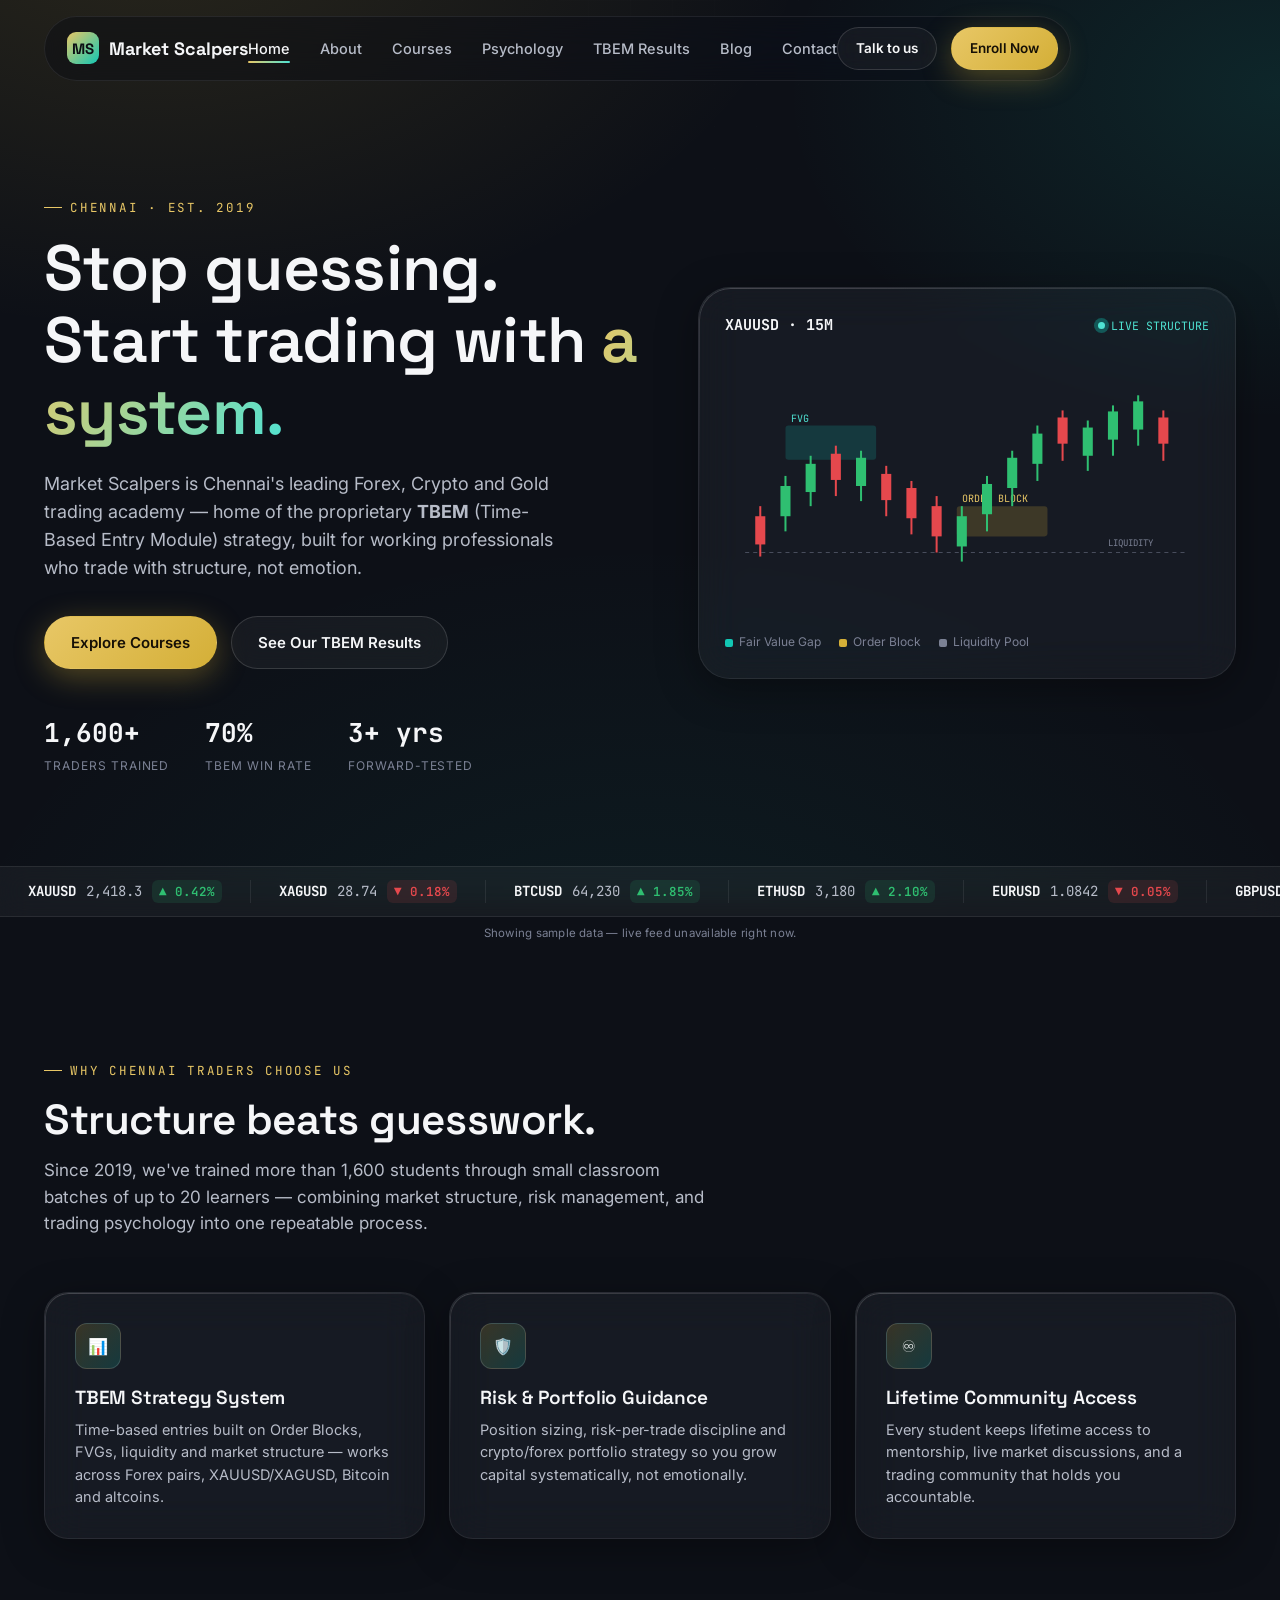
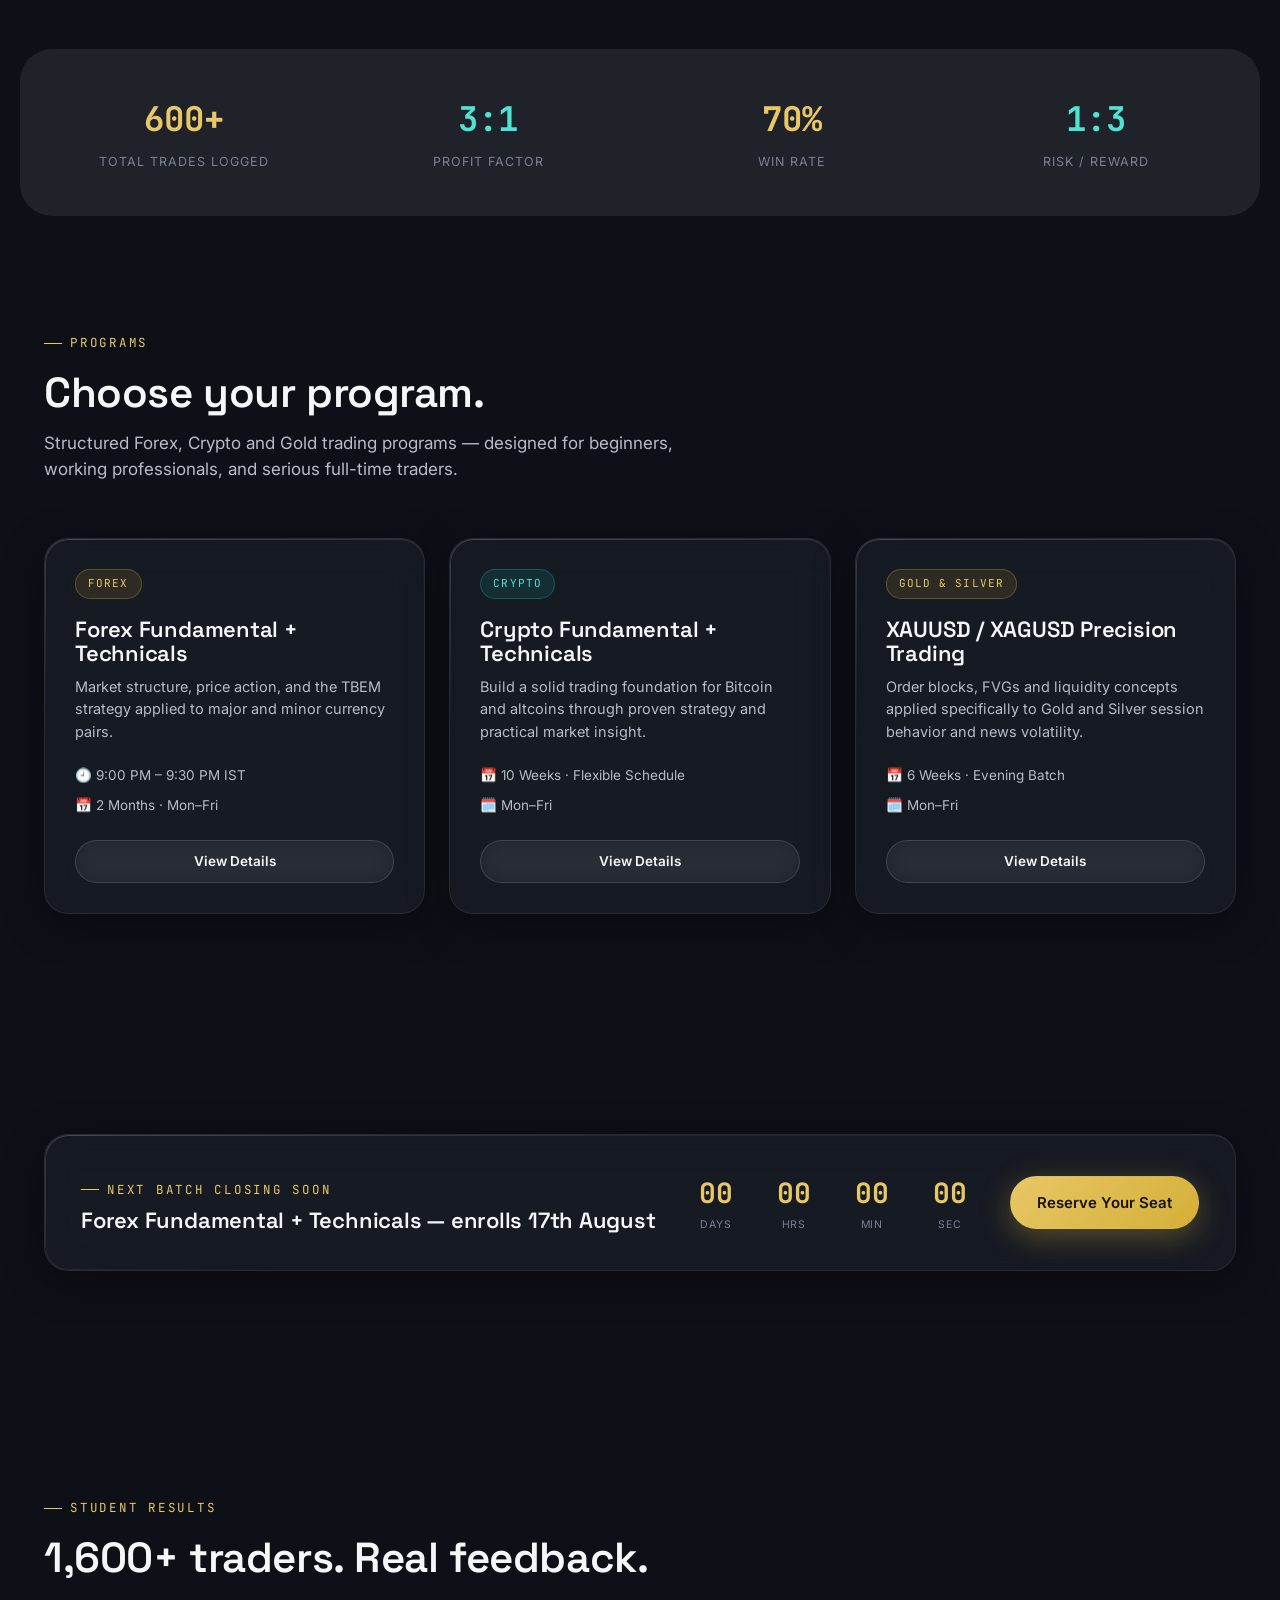
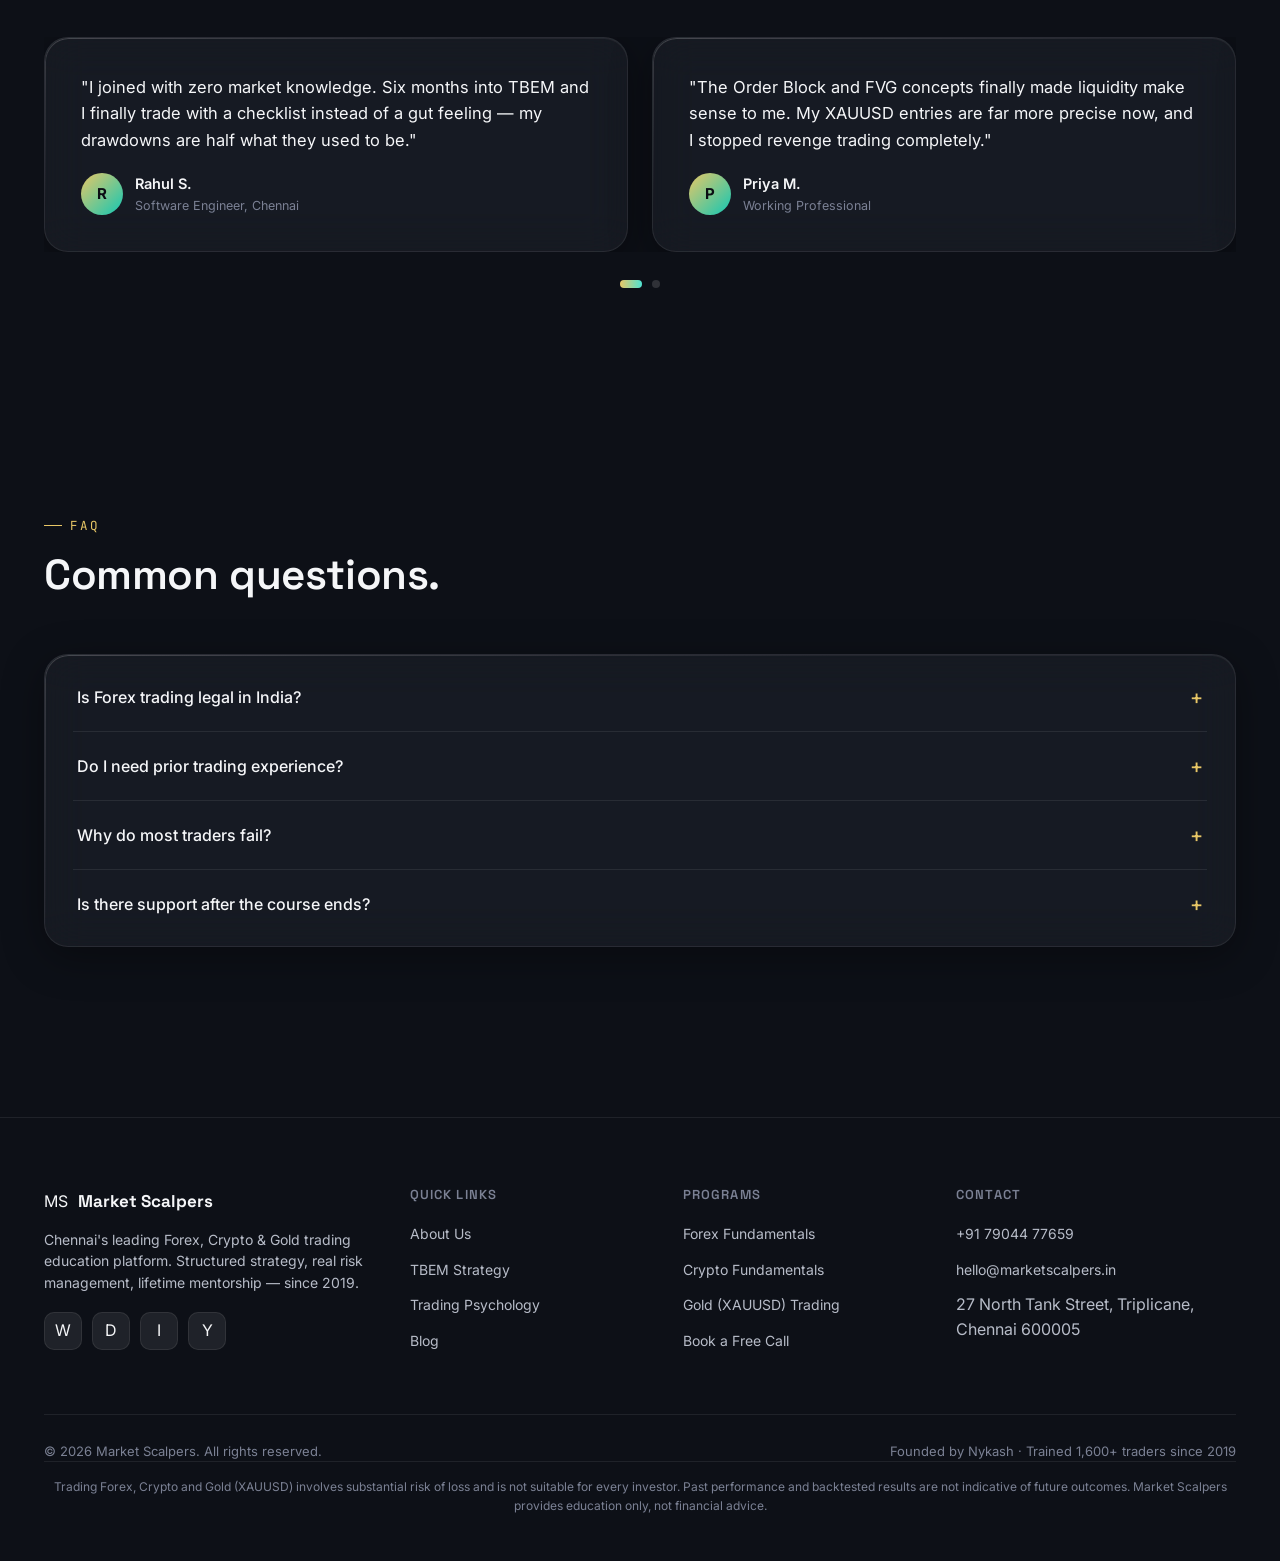
==== index.html @ cc059a49 "MS-WebApp-V1" ====
<!DOCTYPE html>
<html lang="en">
<head>
<meta charset="UTF-8">
<meta name="viewport" content="width=device-width, initial-scale=1.0">
<title>Market Scalpers — Learn Forex, Crypto &amp; Gold Trading | Chennai's #1 Trading Institute</title>
<meta name="description" content="Chennai's leading Forex, Crypto and Gold (XAUUSD) trading academy. Learn the proprietary TBEM strategy — 70% win rate across 600+ backtested trades. Structured courses for working professionals.">
<link rel="preconnect" href="https://fonts.googleapis.com">
<link rel="stylesheet" href="css/style.css">
</head>
<body data-page="home">

<div id="nav-mount"></div>

<!-- ============ HERO ============ -->
<header class="hero">
  <div class="container hero-grid">
    <div class="reveal in">
      <div class="eyebrow">Chennai · Est. 2019</div>
      <h1>Stop guessing.<br>Start trading with <span class="accent">a system.</span></h1>
      <p class="lead">Market Scalpers is Chennai's leading Forex, Crypto and Gold trading academy — home of the proprietary <strong>TBEM</strong> (Time-Based Entry Module) strategy, built for working professionals who trade with structure, not emotion.</p>
      <div class="hero-cta">
        <a href="courses.html" class="btn btn-primary">Explore Courses</a>
        <a href="results.html" class="btn btn-ghost">See Our TBEM Results</a>
      </div>
      <div class="hero-stats">
        <div><div class="stat-num">1,600+</div><div class="stat-label">Traders Trained</div></div>
        <div><div class="stat-num">70%</div><div class="stat-label">TBEM Win Rate</div></div>
        <div><div class="stat-num">3+ yrs</div><div class="stat-label">Forward-Tested</div></div>
      </div>
    </div>

    <!-- Signature element: annotated Order Block / FVG / Liquidity chart card -->
    <div class="chart-card glass reveal in" style="transition-delay:.1s">
      <div class="chart-head">
        <span class="pair">XAUUSD · 15M</span>
        <span class="live-dot">LIVE STRUCTURE</span>
      </div>
      <svg viewBox="0 0 480 260" xmlns="http://www.w3.org/2000/svg">
        <!-- FVG zone -->
        <rect x="60" y="70" width="90" height="34" fill="var(--teal-500)" opacity="0.18" rx="3"/>
        <text x="65" y="66" fill="var(--teal-400)" font-size="10" font-family="JetBrains Mono, monospace">FVG</text>
        <!-- Order block zone -->
        <rect x="230" y="150" width="90" height="30" fill="var(--gold-500)" opacity="0.20" rx="3"/>
        <text x="235" y="146" fill="var(--gold-400)" font-size="10" font-family="JetBrains Mono, monospace">ORDER BLOCK</text>
        <!-- liquidity line -->
        <line x1="20" y1="196" x2="460" y2="196" stroke="var(--ink-2)" stroke-width="1" stroke-dasharray="4 4" opacity="0.5"/>
        <text x="380" y="190" fill="var(--ink-2)" font-size="9" font-family="JetBrains Mono, monospace">LIQUIDITY</text>
        <!-- candles -->
        <g stroke-width="2">
          <g><line x1="35" y1="150" x2="35" y2="200" stroke="#E5484D"/><rect x="30" y="160" width="10" height="28" fill="#E5484D"/></g>
          <g><line x1="60" y1="120" x2="60" y2="175" stroke="#2FBF71"/><rect x="55" y="130" width="10" height="30" fill="#2FBF71"/></g>
          <g><line x1="85" y1="100" x2="85" y2="150" stroke="#2FBF71"/><rect x="80" y="108" width="10" height="28" fill="#2FBF71"/></g>
          <g><line x1="110" y1="90" x2="110" y2="140" stroke="#E5484D"/><rect x="105" y="98" width="10" height="26" fill="#E5484D"/></g>
          <g><line x1="135" y1="95" x2="135" y2="145" stroke="#2FBF71"/><rect x="130" y="102" width="10" height="28" fill="#2FBF71"/></g>
          <g><line x1="160" y1="110" x2="160" y2="160" stroke="#E5484D"/><rect x="155" y="118" width="10" height="26" fill="#E5484D"/></g>
          <g><line x1="185" y1="125" x2="185" y2="178" stroke="#E5484D"/><rect x="180" y="132" width="10" height="30" fill="#E5484D"/></g>
          <g><line x1="210" y1="140" x2="210" y2="196" stroke="#E5484D"/><rect x="205" y="150" width="10" height="30" fill="#E5484D"/></g>
          <g><line x1="235" y1="150" x2="235" y2="205" stroke="#2FBF71"/><rect x="230" y="160" width="10" height="30" fill="#2FBF71"/></g>
          <g><line x1="260" y1="120" x2="260" y2="175" stroke="#2FBF71"/><rect x="255" y="128" width="10" height="30" fill="#2FBF71"/></g>
          <g><line x1="285" y1="95" x2="285" y2="150" stroke="#2FBF71"/><rect x="280" y="102" width="10" height="30" fill="#2FBF71"/></g>
          <g><line x1="310" y1="70" x2="310" y2="125" stroke="#2FBF71"/><rect x="305" y="78" width="10" height="30" fill="#2FBF71"/></g>
          <g><line x1="335" y1="55" x2="335" y2="105" stroke="#E5484D"/><rect x="330" y="62" width="10" height="26" fill="#E5484D"/></g>
          <g><line x1="360" y1="65" x2="360" y2="115" stroke="#2FBF71"/><rect x="355" y="72" width="10" height="28" fill="#2FBF71"/></g>
          <g><line x1="385" y1="50" x2="385" y2="100" stroke="#2FBF71"/><rect x="380" y="56" width="10" height="28" fill="#2FBF71"/></g>
          <g><line x1="410" y1="40" x2="410" y2="90" stroke="#2FBF71"/><rect x="405" y="46" width="10" height="28" fill="#2FBF71"/></g>
          <g><line x1="435" y1="55" x2="435" y2="105" stroke="#E5484D"/><rect x="430" y="62" width="10" height="26" fill="#E5484D"/></g>
        </g>
      </svg>
      <div class="chart-legend">
        <span><i class="dot" style="background:var(--teal-500);"></i> Fair Value Gap</span>
        <span><i class="dot" style="background:var(--gold-500);"></i> Order Block</span>
        <span><i class="dot" style="background:var(--ink-2);"></i> Liquidity Pool</span>
      </div>
    </div>
  </div>
</header>

<!-- ============ TICKER ============ -->
<div class="ticker-bar">
  <div class="ticker-track" id="tickerTrack">
    <div class="ticker-item"><span class="sym">Loading market data…</span></div>
  </div>
</div>
<p class="ticker-note" id="tickerNote">Prices refresh every 60 seconds · for educational reference only, not execution-grade data.</p>

<!-- ============ WHY US ============ -->
<section>
  <div class="container">
    <div class="section-head reveal">
      <div class="eyebrow">Why Chennai Traders Choose Us</div>
      <h2>Structure beats guesswork.</h2>
      <p>Since 2019, we've trained more than 1,600 students through small classroom batches of up to 20 learners — combining market structure, risk management, and trading psychology into one repeatable process.</p>
    </div>
    <div class="grid grid-3">
      <div class="feature-card glass reveal">
        <div class="icon">📊</div>
        <h3>TBEM Strategy System</h3>
        <p>Time-based entries built on Order Blocks, FVGs, liquidity and market structure — works across Forex pairs, XAUUSD/XAGUSD, Bitcoin and altcoins.</p>
      </div>
      <div class="feature-card glass reveal" style="transition-delay:.08s">
        <div class="icon">🛡️</div>
        <h3>Risk &amp; Portfolio Guidance</h3>
        <p>Position sizing, risk-per-trade discipline and crypto/forex portfolio strategy so you grow capital systematically, not emotionally.</p>
      </div>
      <div class="feature-card glass reveal" style="transition-delay:.16s">
        <div class="icon">♾️</div>
        <h3>Lifetime Community Access</h3>
        <p>Every student keeps lifetime access to mentorship, live market discussions, and a trading community that holds you accountable.</p>
      </div>
    </div>
  </div>
</section>

<!-- ============ STATS ============ -->
<section class="stats-strip glass-strong" style="margin:0 24px; border-radius:32px; max-width:1240px; margin-inline:auto;">
  <div class="container">
    <div class="grid grid-4">
      <div class="reveal"><div class="stat-num gold">600+</div><div class="stat-label">Total Trades Logged</div></div>
      <div class="reveal" style="transition-delay:.05s"><div class="stat-num teal">3:1</div><div class="stat-label">Profit Factor</div></div>
      <div class="reveal" style="transition-delay:.1s"><div class="stat-num gold">70%</div><div class="stat-label">Win Rate</div></div>
      <div class="reveal" style="transition-delay:.15s"><div class="stat-num teal">1:3</div><div class="stat-label">Risk / Reward</div></div>
    </div>
  </div>
</section>

<!-- ============ COURSES PREVIEW ============ -->
<section>
  <div class="container">
    <div class="section-head reveal">
      <div class="eyebrow">Programs</div>
      <h2>Choose your program.</h2>
      <p>Structured Forex, Crypto and Gold trading programs — designed for beginners, working professionals, and serious full-time traders.</p>
    </div>
    <div class="grid grid-3">
      <div class="course-card glass reveal">
        <span class="tag gold-tag">Forex</span>
        <h3>Forex Fundamental + Technicals</h3>
        <p class="desc">Market structure, price action, and the TBEM strategy applied to major and minor currency pairs.</p>
        <div class="course-meta">
          <div class="row">🕘 9:00 PM – 9:30 PM IST</div>
          <div class="row">📅 2 Months · Mon–Fri</div>
        </div>
        <a href="courses.html" class="btn btn-ghost btn-sm">View Details</a>
      </div>
      <div class="course-card glass reveal" style="transition-delay:.08s">
        <span class="tag teal-tag">Crypto</span>
        <h3>Crypto Fundamental + Technicals</h3>
        <p class="desc">Build a solid trading foundation for Bitcoin and altcoins through proven strategy and practical market insight.</p>
        <div class="course-meta">
          <div class="row">📅 10 Weeks · Flexible Schedule</div>
          <div class="row">🗓️ Mon–Fri</div>
        </div>
        <a href="courses.html" class="btn btn-ghost btn-sm">View Details</a>
      </div>
      <div class="course-card glass reveal" style="transition-delay:.16s">
        <span class="tag gold-tag">Gold &amp; Silver</span>
        <h3>XAUUSD / XAGUSD Precision Trading</h3>
        <p class="desc">Order blocks, FVGs and liquidity concepts applied specifically to Gold and Silver session behavior and news volatility.</p>
        <div class="course-meta">
          <div class="row">📅 6 Weeks · Evening Batch</div>
          <div class="row">🗓️ Mon–Fri</div>
        </div>
        <a href="courses.html" class="btn btn-ghost btn-sm">View Details</a>
      </div>
    </div>
  </div>
</section>

<!-- ============ ENROLLMENT COUNTDOWN ============ -->
<section>
  <div class="container">
    <div class="countdown-card glass reveal">
      <div>
        <div class="eyebrow" style="margin-bottom:8px;">Next Batch Closing Soon</div>
        <h3 style="font-size:22px;">Forex Fundamental + Technicals — enrolls 17th August</h3>
      </div>
      <div class="countdown-units" id="countdown" data-target="2026-08-17T21:00:00">
        <div class="unit"><div class="n" data-u="d">00</div><div class="l">Days</div></div>
        <div class="unit"><div class="n" data-u="h">00</div><div class="l">Hrs</div></div>
        <div class="unit"><div class="n" data-u="m">00</div><div class="l">Min</div></div>
        <div class="unit"><div class="n" data-u="s">00</div><div class="l">Sec</div></div>
      </div>
      <a href="contact.html" class="btn btn-primary">Reserve Your Seat</a>
    </div>
  </div>
</section>

<!-- ============ TESTIMONIALS ============ -->
<section>
  <div class="container">
    <div class="section-head reveal">
      <div class="eyebrow">Student Results</div>
      <h2>1,600+ traders. Real feedback.</h2>
    </div>
    <div class="testi-wrap">
      <div class="testi-track">
        <div class="testi-card glass">
          <p class="quote">"I joined with zero market knowledge. Six months into TBEM and I finally trade with a checklist instead of a gut feeling — my drawdowns are half what they used to be."</p>
          <div class="testi-who"><div class="avatar">R</div><div><div class="name">Rahul S.</div><div class="role">Software Engineer, Chennai</div></div></div>
        </div>
        <div class="testi-card glass">
          <p class="quote">"The Order Block and FVG concepts finally made liquidity make sense to me. My XAUUSD entries are far more precise now, and I stopped revenge trading completely."</p>
          <div class="testi-who"><div class="avatar">P</div><div><div class="name">Priya M.</div><div class="role">Working Professional</div></div></div>
        </div>
        <div class="testi-card glass">
          <p class="quote">"Small batch size meant Nykash actually reviewed my trades personally. That mentorship, more than the strategy itself, is what changed my consistency."</p>
          <div class="testi-who"><div class="avatar">A</div><div><div class="name">Arun K.</div><div class="role">Crypto Trader</div></div></div>
        </div>
        <div class="testi-card glass">
          <p class="quote">"I was overleveraging on every trade out of greed. The risk management module alone was worth the entire course fee."</p>
          <div class="testi-who"><div class="avatar">S</div><div><div class="name">Sanjay V.</div><div class="role">Full-time Trader</div></div></div>
        </div>
      </div>
    </div>
    <div class="testi-nav"></div>
  </div>
</section>

<!-- ============ FAQ ============ -->
<section>
  <div class="container">
    <div class="section-head reveal">
      <div class="eyebrow">FAQ</div>
      <h2>Common questions.</h2>
    </div>
    <div class="faq-list glass reveal" style="padding:8px 28px;">
      <div class="faq-item">
        <button class="faq-q">Is Forex trading legal in India? <span class="plus">+</span></button>
        <div class="faq-a"><p>Yes. Indian residents can legally trade currency pairs involving the Indian Rupee — such as USD/INR, EUR/INR, and GBP/INR — on regulated exchanges like NSE and BSE under SEBI and RBI guidelines. We teach both legal Indian forex instruments and international strategy concepts with guidance on regulatory compliance.</p></div>
      </div>
      <div class="faq-item">
        <button class="faq-q">Do I need prior trading experience? <span class="plus">+</span></button>
        <div class="faq-a"><p>No. Both the Forex and Crypto programs start from the basics — market fundamentals, chart reading, platform setup, price action, and the TBEM strategy — in a structured step-by-step sequence.</p></div>
      </div>
      <div class="faq-item">
        <button class="faq-q">Why do most traders fail? <span class="plus">+</span></button>
        <div class="faq-a"><p>Mostly FOMO-driven impulsive entries, revenge trading after a loss, and overleveraging from greed. Our psychology module and rules-based TBEM strategy are built specifically to remove emotional decision-making from execution.</p></div>
      </div>
      <div class="faq-item">
        <button class="faq-q">Is there support after the course ends? <span class="plus">+</span></button>
        <div class="faq-a"><p>Yes — lifetime access to our community, market discussions, and mentorship to help you keep practicing and improving.</p></div>
      </div>
    </div>
  </div>
</section>

<div id="footer-mount"></div>

<script src="js/main.js"></script>
<script src="js/ticker.js"></script>
</body>
</html>
---- css/style.css ----
/* ==========================================================================
   MARKET SCALPERS — Design System
   Palette: charcoal-navy base, warm gold (XAU) + electric teal (digital) accent
   Type: Space Grotesk (display) / Inter (body) / JetBrains Mono (data)
   ========================================================================== */

@import url('https://fonts.googleapis.com/css2?family=Space+Grotesk:wght@500;600;700&family=Inter:wght@400;500;600;700&family=JetBrains+Mono:wght@400;500;700&display=swap');

:root{
  /* Core palette */
  --bg-0:#080A10;          /* deepest background */
  --bg-1:#0D1017;          /* base background */
  --bg-2:#12151E;          /* raised background */
  --ink-0:#F5F6F8;         /* primary text */
  --ink-1:#B7BCC8;         /* secondary text */
  --ink-2:#7B8194;         /* muted text */

  --gold-500:#D4AF37;
  --gold-400:#E8C766;
  --gold-glow: rgba(212,175,55,.35);

  --teal-500:#12C7B4;
  --teal-400:#4FE3D3;
  --teal-glow: rgba(18,199,180,.35);

  --red-500:#E5484D;
  --green-500:#2FBF71;

  --line-0: rgba(255,255,255,.08);
  --line-1: rgba(255,255,255,.14);
  --glass-fill: rgba(255,255,255,.045);
  --glass-fill-strong: rgba(255,255,255,.08);

  --radius-s: 10px;
  --radius-m: 16px;
  --radius-l: 24px;
  --radius-xl: 32px;

  --shadow-soft: 0 10px 40px rgba(0,0,0,.35);
  --shadow-deep: 0 25px 70px rgba(0,0,0,.5);

  --ease: cubic-bezier(.16,.8,.28,1);
}

*{box-sizing:border-box; margin:0; padding:0;}
html{scroll-behavior:smooth;}
html,body{height:100%;}

body{
  background: var(--bg-1);
  color: var(--ink-0);
  font-family:'Inter', system-ui, sans-serif;
  font-size:16px;
  line-height:1.55;
  -webkit-font-smoothing:antialiased;
  overflow-x:hidden;
  position:relative;
}

/* Ambient background: layered radial glows + faint grid, gives glass panels something to refract */
body::before{
  content:"";
  position:fixed; inset:0; z-index:-2;
  background:
    radial-gradient(1100px 700px at 12% -10%, rgba(212,175,55,.14), transparent 60%),
    radial-gradient(900px 600px at 100% 10%, rgba(18,199,180,.12), transparent 55%),
    radial-gradient(1200px 900px at 50% 120%, rgba(18,199,180,.08), transparent 60%),
    var(--bg-1);
}
body::after{
  content:"";
  position:fixed; inset:0; z-index:-1; opacity:.35; pointer-events:none;
  background-image:
    linear-gradient(rgba(255,255,255,.025) 1px, transparent 1px),
    linear-gradient(90deg, rgba(255,255,255,.025) 1px, transparent 1px);
  background-size: 42px 42px;
  mask-image: radial-gradient(ellipse 100% 80% at 50% 0%, black, transparent 75%);
}

h1,h2,h3,h4{
  font-family:'Space Grotesk', sans-serif;
  font-weight:600;
  letter-spacing:-.01em;
  line-height:1.12;
  color:var(--ink-0);
}
.mono, .price, .ticker, .stat-num, code{ font-family:'JetBrains Mono', monospace; }

a{ color:inherit; text-decoration:none; }
ul{ list-style:none; }
img{ max-width:100%; display:block; }
button{ font-family:inherit; cursor:pointer; }

.container{
  width:100%;
  max-width:1240px;
  margin:0 auto;
  padding:0 24px;
}
section{ position:relative; padding:110px 0; }
@media (max-width:900px){ section{ padding:76px 0; } }
@media (max-width:560px){ section{ padding:56px 0; } .container{ padding:0 18px; } }

.eyebrow{
  display:inline-flex; align-items:center; gap:8px;
  font-family:'JetBrains Mono', monospace;
  font-size:12.5px; letter-spacing:.14em; text-transform:uppercase;
  color:var(--gold-400);
  margin-bottom:16px;
}
.eyebrow::before{ content:""; width:18px; height:1px; background:var(--gold-400); display:inline-block; }

.section-head{ max-width:680px; margin-bottom:56px; }
.section-head h2{ font-size:clamp(28px,4vw,42px); margin-bottom:14px; }
.section-head p{ color:var(--ink-1); font-size:17px; }

/* ---------- Glassmorphism core ---------- */
.glass{
  background: var(--glass-fill);
  border:1px solid var(--line-0);
  border-radius: var(--radius-l);
  backdrop-filter: blur(20px) saturate(140%);
  -webkit-backdrop-filter: blur(20px) saturate(140%);
  box-shadow: var(--shadow-soft), inset 0 1px 0 rgba(255,255,255,.06);
  position:relative;
}
.glass::before{
  content:"";
  position:absolute; inset:0; border-radius:inherit;
  padding:1px;
  background:linear-gradient(160deg, rgba(255,255,255,.16), rgba(255,255,255,0) 40%);
  -webkit-mask: linear-gradient(#000 0 0) content-box, linear-gradient(#000 0 0);
  -webkit-mask-composite: xor; mask-composite: exclude;
  pointer-events:none;
}
.glass-strong{ background:var(--glass-fill-strong); }

/* ---------- Buttons ---------- */
.btn{
  display:inline-flex; align-items:center; justify-content:center; gap:8px;
  padding:14px 26px; border-radius:999px;
  font-weight:600; font-size:15px;
  border:1px solid transparent;
  transition:transform .25s var(--ease), box-shadow .25s var(--ease), background .25s var(--ease), border-color .25s var(--ease);
  white-space:nowrap;
}
.btn-primary{
  background:linear-gradient(135deg, var(--gold-400), var(--gold-500));
  color:#161006;
  box-shadow:0 8px 30px var(--gold-glow);
}
.btn-primary:hover{ transform:translateY(-2px); box-shadow:0 12px 36px var(--gold-glow); }
.btn-ghost{
  background:var(--glass-fill);
  border-color:var(--line-1);
  color:var(--ink-0);
  backdrop-filter:blur(12px);
}
.btn-ghost:hover{ border-color:var(--teal-500); color:var(--teal-400); transform:translateY(-2px); }
.btn-sm{ padding:10px 18px; font-size:13.5px; }

/* ---------- Nav ---------- */
.site-nav{
  position:fixed; top:0; left:0; right:0; z-index:100;
  padding:16px 0;
}
.nav-inner{
  max-width:1240px; margin:0 auto; padding:0 24px;
  display:flex; align-items:center; justify-content:space-between;
}
.nav-glass{
  background:rgba(13,16,23,.55);
  border:1px solid var(--line-0);
  backdrop-filter:blur(18px) saturate(160%);
  -webkit-backdrop-filter:blur(18px) saturate(160%);
  border-radius:999px;
  padding:10px 12px 10px 22px;
  display:flex; align-items:center; justify-content:space-between;
  transition:background .3s var(--ease), box-shadow .3s var(--ease);
}
.site-nav.scrolled .nav-glass{ box-shadow:var(--shadow-soft); background:rgba(13,16,23,.78); }
.brand{ display:flex; align-items:center; gap:10px; font-family:'Space Grotesk',sans-serif; font-weight:700; font-size:18px; }
.brand .mark{
  width:32px; height:32px; border-radius:9px;
  background:linear-gradient(135deg, var(--gold-400), var(--teal-500));
  display:flex; align-items:center; justify-content:center;
  color:#0B0E14; font-size:15px; font-weight:800;
}
.nav-links{ display:flex; align-items:center; gap:30px; }
.nav-links a{ font-size:14.5px; font-weight:500; color:var(--ink-1); transition:color .2s; position:relative; }
.nav-links a:hover, .nav-links a.active{ color:var(--ink-0); }
.nav-links a.active::after{
  content:""; position:absolute; left:0; right:0; bottom:-6px; height:2px;
  background:linear-gradient(90deg, var(--gold-400), var(--teal-400)); border-radius:2px;
}
.nav-cta{ display:flex; align-items:center; gap:14px; }
.nav-toggle{ display:none; background:none; border:none; color:var(--ink-0); font-size:22px; }

@media (max-width:900px){
  .nav-links{
    position:fixed; top:78px; left:20px; right:20px;
    flex-direction:column; align-items:flex-start; gap:0;
    background:rgba(13,16,23,.92); backdrop-filter:blur(20px);
    border:1px solid var(--line-0); border-radius:20px; padding:10px;
    transform:translateY(-12px) scale(.98); opacity:0; pointer-events:none;
    transition:all .3s var(--ease);
  }
  .nav-links.open{ transform:translateY(0) scale(1); opacity:1; pointer-events:auto; }
  .nav-links a{ width:100%; padding:13px 14px; border-radius:12px; }
  .nav-links a:hover{ background:var(--glass-fill); }
  .nav-toggle{ display:block; }
  .nav-cta .btn-ghost{ display:none; }
}

/* ---------- Ticker strip ---------- */
.ticker-bar{
  position:relative;
  border-top:1px solid var(--line-0); border-bottom:1px solid var(--line-0);
  background:var(--glass-fill);
  backdrop-filter:blur(14px);
  overflow:hidden;
  padding:13px 0;
}
.ticker-track{
  display:flex; gap:0; width:max-content;
  animation:ticker-scroll 38s linear infinite;
}
.ticker-bar:hover .ticker-track{ animation-play-state:paused; }
@keyframes ticker-scroll{ from{ transform:translateX(0);} to{ transform:translateX(-50%);} }
.ticker-item{
  display:flex; align-items:center; gap:10px;
  padding:0 28px; border-right:1px solid var(--line-0);
  font-size:14px; white-space:nowrap;
}
.ticker-item .sym{ font-weight:700; color:var(--ink-0); font-family:'JetBrains Mono',monospace; }
.ticker-item .px{ font-family:'JetBrains Mono',monospace; color:var(--ink-1); }
.ticker-item .chg{ font-family:'JetBrains Mono',monospace; font-weight:600; padding:2px 7px; border-radius:6px; font-size:12.5px; }
.chg.up{ color:var(--green-500); background:rgba(47,191,113,.12); }
.chg.down{ color:var(--red-500); background:rgba(229,72,77,.12); }
.ticker-note{ text-align:center; font-size:11.5px; color:var(--ink-2); padding-top:8px; letter-spacing:.02em; }

/* ---------- Hero ---------- */
.hero{ padding:190px 0 90px; position:relative; }
.hero-grid{ display:grid; grid-template-columns:1.05fr .95fr; gap:60px; align-items:center; }
@media (max-width:980px){ .hero-grid{ grid-template-columns:1fr; } .hero{ padding:150px 0 60px; } }

.hero h1{
  font-size:clamp(38px,5.4vw,64px);
  margin-bottom:22px;
}
.hero h1 .accent{
  background:linear-gradient(120deg, var(--gold-400), var(--teal-400));
  -webkit-background-clip:text; background-clip:text; color:transparent;
}
.hero p.lead{ font-size:18px; color:var(--ink-1); max-width:520px; margin-bottom:34px; }
.hero-cta{ display:flex; gap:14px; flex-wrap:wrap; margin-bottom:44px; }
.hero-stats{ display:flex; gap:36px; flex-wrap:wrap; }
.hero-stats .stat-num{ font-size:26px; font-weight:700; color:var(--ink-0); }
.hero-stats .stat-label{ font-size:12px; color:var(--ink-2); text-transform:uppercase; letter-spacing:.08em; margin-top:4px; }

/* Signature element: annotated chart card */
.chart-card{
  padding:26px; border-radius:var(--radius-xl);
}
.chart-card .chart-head{ display:flex; justify-content:space-between; align-items:center; margin-bottom:18px; }
.chart-card .chart-head .pair{ font-family:'JetBrains Mono',monospace; font-weight:700; font-size:15px; }
.chart-card .chart-head .live-dot{ display:inline-flex; align-items:center; gap:6px; font-size:11.5px; color:var(--teal-400); font-family:'JetBrains Mono',monospace; }
.chart-card .chart-head .live-dot::before{ content:""; width:7px; height:7px; border-radius:50%; background:var(--teal-400); box-shadow:0 0 0 4px var(--teal-glow); animation:pulse 1.8s infinite; }
@keyframes pulse{ 50%{ opacity:.4; } }
.chart-card svg{ width:100%; height:auto; display:block; }
.chart-legend{ display:flex; gap:18px; margin-top:16px; flex-wrap:wrap; }
.chart-legend span{ font-size:12px; color:var(--ink-2); display:flex; align-items:center; gap:6px; }
.chart-legend .dot{ width:8px; height:8px; border-radius:2px; display:inline-block; }

/* ---------- Cards / grids ---------- */
.grid{ display:grid; gap:24px; }
.grid-3{ grid-template-columns:repeat(3,1fr); }
.grid-2{ grid-template-columns:repeat(2,1fr); }
.grid-4{ grid-template-columns:repeat(4,1fr); }
@media (max-width:980px){ .grid-3,.grid-4{ grid-template-columns:repeat(2,1fr);} }
@media (max-width:640px){ .grid-3,.grid-4,.grid-2{ grid-template-columns:1fr;} }

.feature-card{ padding:30px; transition:transform .3s var(--ease), border-color .3s; }
.feature-card:hover{ transform:translateY(-6px); border-color:var(--line-1); }
.feature-card .icon{
  width:46px; height:46px; border-radius:12px; margin-bottom:18px;
  display:flex; align-items:center; justify-content:center;
  background:linear-gradient(135deg, rgba(212,175,55,.18), rgba(18,199,180,.18));
  border:1px solid var(--line-1);
}
.feature-card h3{ font-size:19px; margin-bottom:10px; }
.feature-card p{ color:var(--ink-1); font-size:14.5px; }

/* Stats strip */
.stats-strip{ padding:44px 0; }
.stats-strip .grid{ text-align:center; }
.stats-strip .stat-num{ font-size:34px; font-weight:700; }
.stats-strip .stat-num.gold{ color:var(--gold-400); }
.stats-strip .stat-num.teal{ color:var(--teal-400); }
.stats-strip .stat-label{ color:var(--ink-2); font-size:12.5px; text-transform:uppercase; letter-spacing:.08em; margin-top:6px; }

/* Course cards */
.course-card{ padding:30px; display:flex; flex-direction:column; height:100%; }
.course-card .tag{ align-self:flex-start; font-family:'JetBrains Mono',monospace; font-size:11px; letter-spacing:.1em; text-transform:uppercase; padding:5px 12px; border-radius:999px; margin-bottom:18px; }
.tag.gold-tag{ color:var(--gold-400); background:rgba(212,175,55,.12); border:1px solid rgba(212,175,55,.3); }
.tag.teal-tag{ color:var(--teal-400); background:rgba(18,199,180,.12); border:1px solid rgba(18,199,180,.3); }
.course-card h3{ font-size:22px; margin-bottom:10px; }
.course-card p.desc{ color:var(--ink-1); font-size:14.5px; margin-bottom:22px; flex-grow:1; }
.course-meta{ display:flex; flex-direction:column; gap:9px; margin-bottom:24px; font-size:13.5px; color:var(--ink-1); }
.course-meta .row{ display:flex; align-items:center; gap:9px; }
.course-meta .row svg{ width:15px; height:15px; color:var(--gold-400); flex-shrink:0; }

/* Countdown */
.countdown-card{ padding:36px; display:flex; align-items:center; justify-content:space-between; gap:24px; flex-wrap:wrap; }
.countdown-units{ display:flex; gap:14px; }
.countdown-units .unit{ text-align:center; min-width:64px; }
.countdown-units .unit .n{ font-family:'JetBrains Mono',monospace; font-size:28px; font-weight:700; color:var(--gold-400); }
.countdown-units .unit .l{ font-size:10.5px; color:var(--ink-2); text-transform:uppercase; letter-spacing:.08em; margin-top:3px; }

/* Testimonials carousel */
.testi-wrap{ position:relative; overflow:hidden; }
.testi-track{ display:flex; gap:24px; transition:transform .5s var(--ease); }
.testi-card{ min-width:100%; padding:36px; }
@media (min-width:760px){ .testi-card{ min-width:calc(50% - 12px); } }
.testi-card p.quote{ font-size:16.5px; color:var(--ink-0); margin-bottom:20px; line-height:1.6; }
.testi-who{ display:flex; align-items:center; gap:12px; }
.testi-who .avatar{ width:42px; height:42px; border-radius:50%; background:linear-gradient(135deg,var(--gold-400),var(--teal-500)); display:flex; align-items:center; justify-content:center; font-weight:700; color:#0B0E14; font-size:15px; }
.testi-who .name{ font-weight:600; font-size:14.5px; }
.testi-who .role{ font-size:12.5px; color:var(--ink-2); }
.testi-nav{ display:flex; gap:10px; justify-content:center; margin-top:28px; }
.testi-dot{ width:8px; height:8px; border-radius:50%; background:var(--line-1); border:none; transition:all .25s; }
.testi-dot.active{ width:22px; border-radius:5px; background:linear-gradient(90deg,var(--gold-400),var(--teal-400)); }

/* Blog */
.blog-card{ overflow:hidden; padding:0; display:flex; flex-direction:column; }
.blog-card .thumb{ height:170px; background:linear-gradient(135deg, rgba(212,175,55,.18), rgba(18,199,180,.15)); position:relative; }
.blog-card .thumb .cat{ position:absolute; bottom:12px; left:16px; font-size:11px; font-family:'JetBrains Mono',monospace; text-transform:uppercase; letter-spacing:.08em; color:var(--gold-400); }
.blog-card .body{ padding:24px; }
.blog-card h3{ font-size:18px; margin-bottom:10px; }
.blog-card p{ color:var(--ink-1); font-size:14px; margin-bottom:14px; }
.blog-card .meta{ font-size:12px; color:var(--ink-2); }

/* FAQ accordion */
.faq-item{ border-bottom:1px solid var(--line-0); }
.faq-item:last-child{ border-bottom:none; }
.faq-q{ width:100%; display:flex; justify-content:space-between; align-items:center; padding:22px 4px; background:none; border:none; color:var(--ink-0); font-size:16px; font-weight:500; text-align:left; }
.faq-q .plus{ transition:transform .3s var(--ease); color:var(--gold-400); font-size:20px; flex-shrink:0; margin-left:16px; }
.faq-item.open .faq-q .plus{ transform:rotate(45deg); }
.faq-a{ max-height:0; overflow:hidden; transition:max-height .35s var(--ease); }
.faq-a p{ padding:0 4px 22px; color:var(--ink-1); font-size:14.5px; }

/* Forms */
.form-glass{ padding:36px; }
.field{ margin-bottom:18px; }
.field label{ display:block; font-size:13px; color:var(--ink-1); margin-bottom:8px; }
.field input, .field select, .field textarea{
  width:100%; padding:13px 16px; border-radius:12px;
  background:rgba(255,255,255,.04); border:1px solid var(--line-0);
  color:var(--ink-0); font-family:inherit; font-size:14.5px;
  transition:border-color .25s;
}
.field input:focus, .field select:focus, .field textarea:focus{
  outline:none; border-color:var(--teal-500);
}
.field textarea{ resize:vertical; min-height:110px; }
.form-note{ font-size:12.5px; color:var(--ink-2); margin-top:16px; }

/* Contact page layout */
.contact-grid{ display:grid; grid-template-columns:1fr 1fr; gap:32px; }
@media (max-width:860px){ .contact-grid{ grid-template-columns:1fr; } }
.contact-info-card{ padding:32px; display:flex; flex-direction:column; gap:22px; }
.contact-info-card .row{ display:flex; gap:14px; align-items:flex-start; }
.contact-info-card .row .ic{ width:38px; height:38px; border-radius:10px; background:var(--glass-fill-strong); display:flex; align-items:center; justify-content:center; flex-shrink:0; color:var(--gold-400); }
.contact-info-card .row h4{ font-size:14.5px; margin-bottom:3px; }
.contact-info-card .row p, .contact-info-card .row a{ font-size:14px; color:var(--ink-1); }
.social-row{ display:flex; gap:10px; margin-top:6px; }
.social-row a{ width:38px; height:38px; border-radius:10px; background:var(--glass-fill-strong); display:flex; align-items:center; justify-content:center; border:1px solid var(--line-0); transition:all .25s; }
.social-row a:hover{ border-color:var(--teal-500); color:var(--teal-400); transform:translateY(-2px); }

/* Page hero (inner pages) */
.page-hero{ padding:170px 0 60px; text-align:center; }
.page-hero .eyebrow{ justify-content:center; }
.page-hero h1{ font-size:clamp(32px,5vw,52px); }
.page-hero p{ color:var(--ink-1); max-width:600px; margin:16px auto 0; font-size:16.5px; }

/* Footer */
.site-footer{ border-top:1px solid var(--line-0); padding:70px 0 30px; margin-top:60px; }
.footer-grid{ display:grid; grid-template-columns:1.4fr 1fr 1fr 1.2fr; gap:40px; margin-bottom:50px; }
@media (max-width:860px){ .footer-grid{ grid-template-columns:1fr 1fr; } }
@media (max-width:560px){ .footer-grid{ grid-template-columns:1fr; } }
.footer-grid h4{ font-size:13px; text-transform:uppercase; letter-spacing:.08em; color:var(--ink-2); margin-bottom:18px; }
.footer-grid p{ color:var(--ink-1); font-size:14px; }
.footer-grid ul li{ margin-bottom:11px; }
.footer-grid ul a{ color:var(--ink-1); font-size:14px; transition:color .2s; }
.footer-grid ul a:hover{ color:var(--gold-400); }
.footer-bottom{ display:flex; justify-content:space-between; align-items:center; flex-wrap:wrap; gap:14px; padding-top:26px; border-top:1px solid var(--line-0); font-size:13px; color:var(--ink-2); }
.footer-brand{ display:flex; align-items:center; gap:10px; margin-bottom:14px; }

/* Reveal on scroll */
.reveal{ opacity:0; transform:translateY(24px); transition:opacity .7s var(--ease), transform .7s var(--ease); }
.reveal.in{ opacity:1; transform:translateY(0); }

/* Risk disclosure banner */
.disclosure{ font-size:12px; color:var(--ink-2); text-align:center; padding:16px 0; border-top:1px solid var(--line-0); }

@media (prefers-reduced-motion: reduce){
  *{ animation-duration:0.001ms !important; animation-iteration-count:1 !important; transition-duration:0.001ms !important; scroll-behavior:auto !important; }
}

:focus-visible{ outline:2px solid var(--teal-400); outline-offset:3px; }
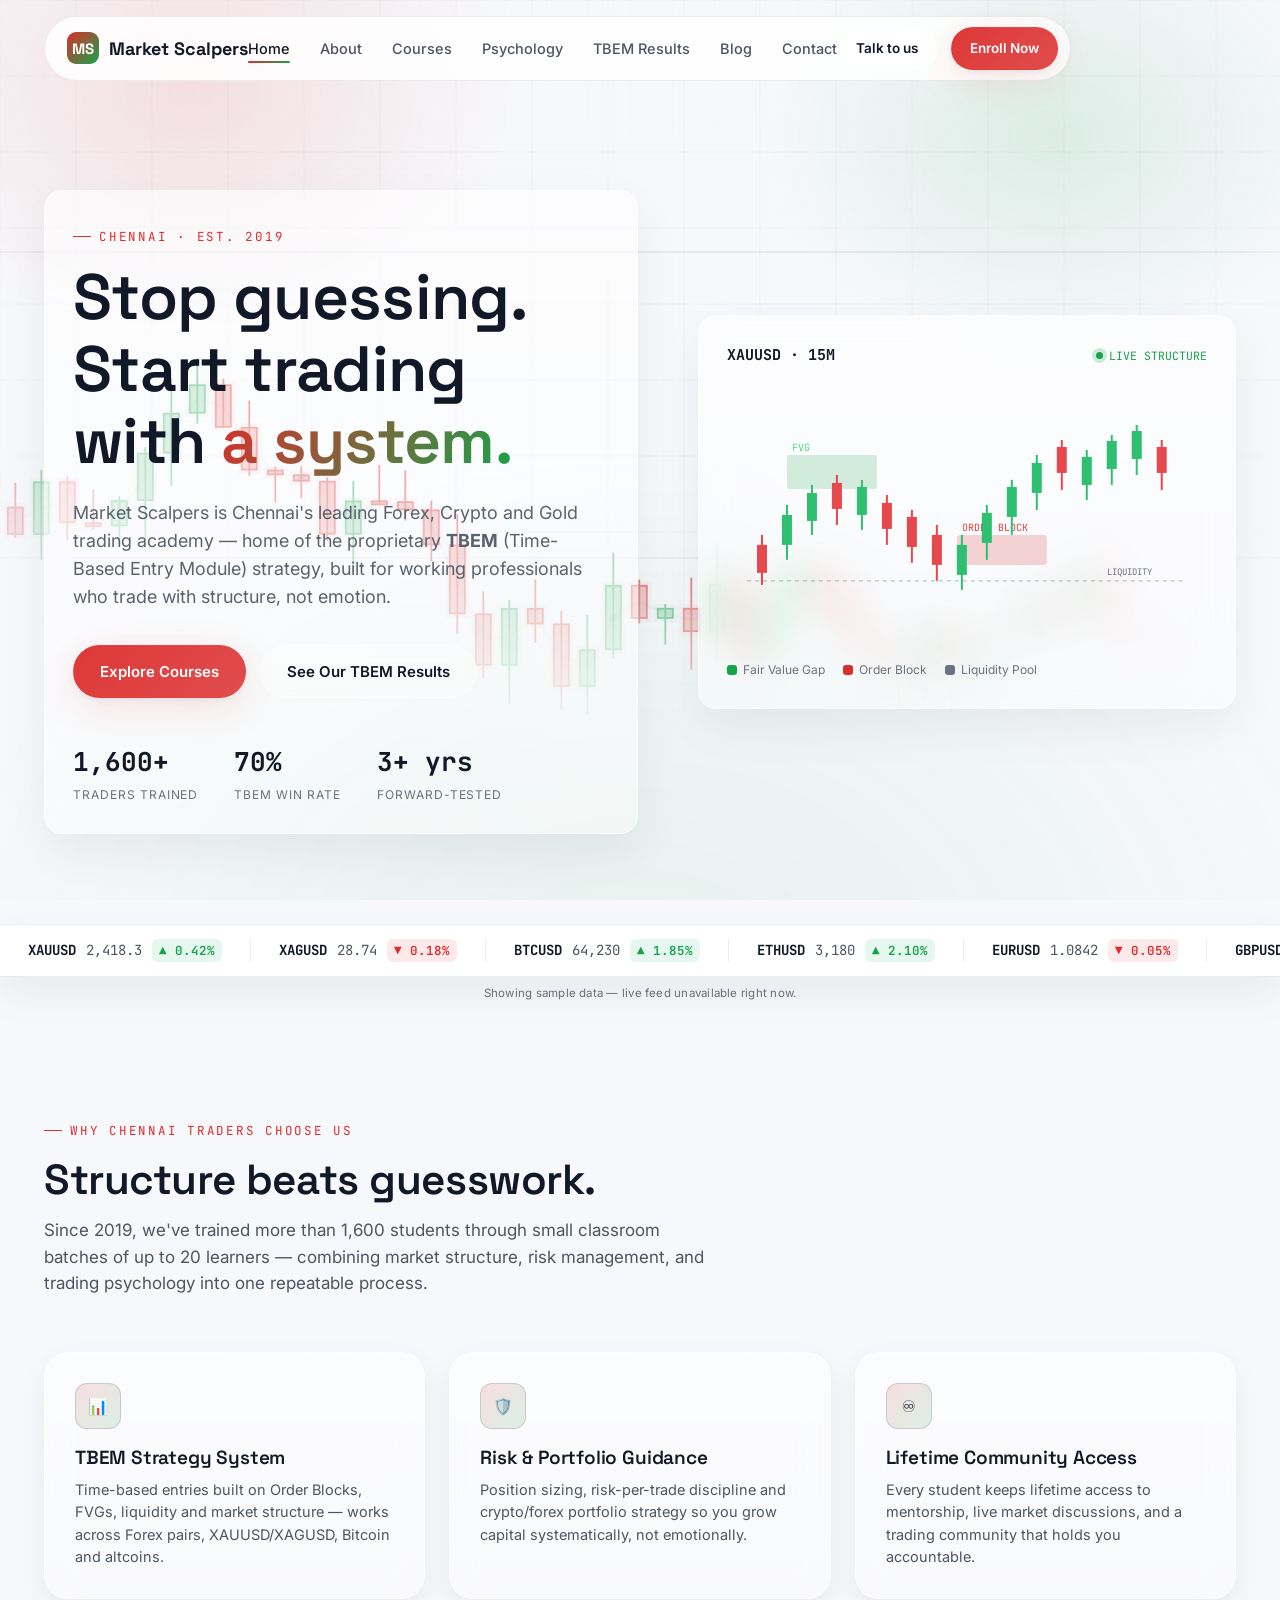
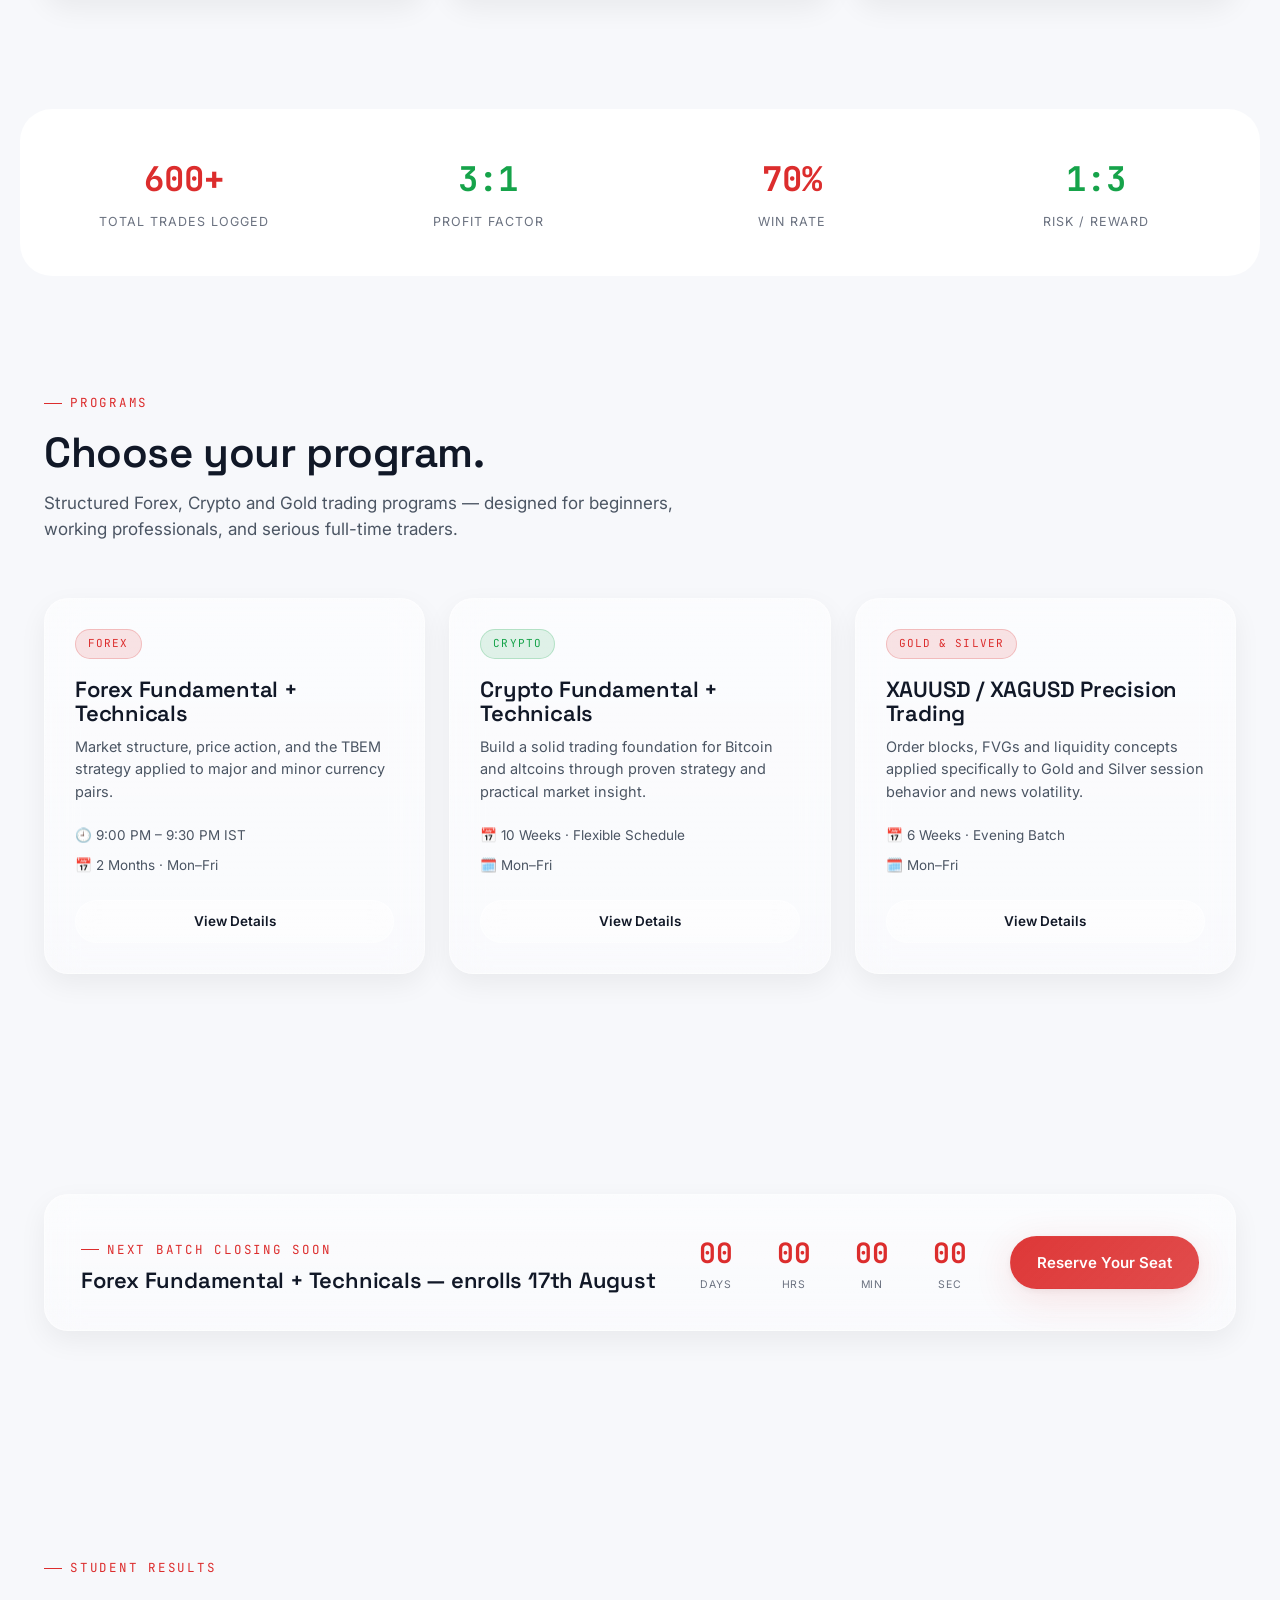
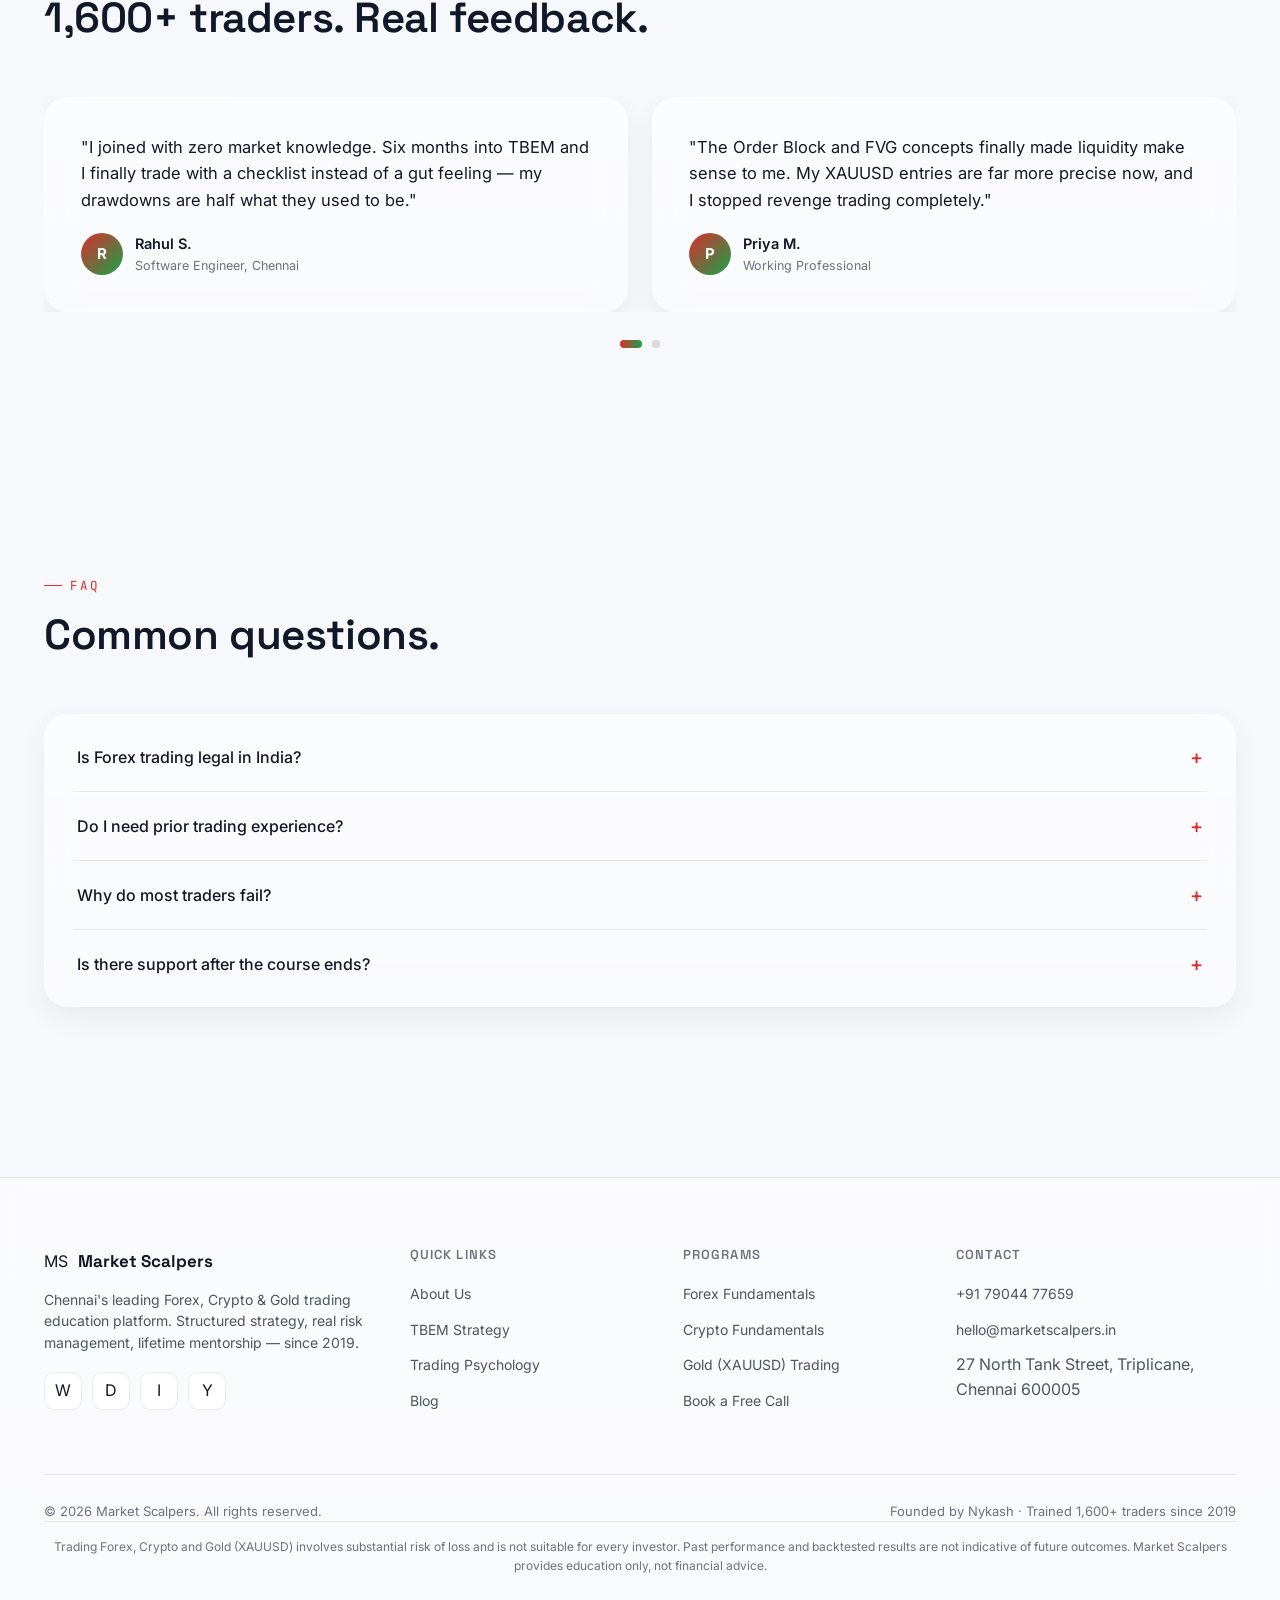
==== commit 56169195: "Turned into white" ====
--- a/index.html
+++ b/index.html
@@ -1,253 +1,401 @@
 <!DOCTYPE html>
 <html lang="en">
+
 <head>
-<meta charset="UTF-8">
-<meta name="viewport" content="width=device-width, initial-scale=1.0">
-<title>Market Scalpers — Learn Forex, Crypto &amp; Gold Trading | Chennai's #1 Trading Institute</title>
-<meta name="description" content="Chennai's leading Forex, Crypto and Gold (XAUUSD) trading academy. Learn the proprietary TBEM strategy — 70% win rate across 600+ backtested trades. Structured courses for working professionals.">
-<link rel="preconnect" href="https://fonts.googleapis.com">
-<link rel="stylesheet" href="css/style.css">
+  <meta charset="UTF-8">
+  <meta name="viewport" content="width=device-width, initial-scale=1.0">
+  <title>Market Scalpers — Learn Forex, Crypto &amp; Gold Trading | Chennai's #1 Trading Institute</title>
+  <meta name="description"
+    content="Chennai's leading Forex, Crypto and Gold (XAUUSD) trading academy. Learn the proprietary TBEM strategy — 70% win rate across 600+ backtested trades. Structured courses for working professionals.">
+  <link rel="preconnect" href="https://fonts.googleapis.com">
+  <link rel="stylesheet" href="css/style.css">
 </head>
+
 <body data-page="home">
-
-<div id="nav-mount"></div>
-
-<!-- ============ HERO ============ -->
-<header class="hero">
-  <div class="container hero-grid">
-    <div class="reveal in">
-      <div class="eyebrow">Chennai · Est. 2019</div>
-      <h1>Stop guessing.<br>Start trading with <span class="accent">a system.</span></h1>
-      <p class="lead">Market Scalpers is Chennai's leading Forex, Crypto and Gold trading academy — home of the proprietary <strong>TBEM</strong> (Time-Based Entry Module) strategy, built for working professionals who trade with structure, not emotion.</p>
-      <div class="hero-cta">
-        <a href="courses.html" class="btn btn-primary">Explore Courses</a>
-        <a href="results.html" class="btn btn-ghost">See Our TBEM Results</a>
-      </div>
-      <div class="hero-stats">
-        <div><div class="stat-num">1,600+</div><div class="stat-label">Traders Trained</div></div>
-        <div><div class="stat-num">70%</div><div class="stat-label">TBEM Win Rate</div></div>
-        <div><div class="stat-num">3+ yrs</div><div class="stat-label">Forward-Tested</div></div>
-      </div>
-    </div>
-
-    <!-- Signature element: annotated Order Block / FVG / Liquidity chart card -->
-    <div class="chart-card glass reveal in" style="transition-delay:.1s">
-      <div class="chart-head">
-        <span class="pair">XAUUSD · 15M</span>
-        <span class="live-dot">LIVE STRUCTURE</span>
-      </div>
-      <svg viewBox="0 0 480 260" xmlns="http://www.w3.org/2000/svg">
-        <!-- FVG zone -->
-        <rect x="60" y="70" width="90" height="34" fill="var(--teal-500)" opacity="0.18" rx="3"/>
-        <text x="65" y="66" fill="var(--teal-400)" font-size="10" font-family="JetBrains Mono, monospace">FVG</text>
-        <!-- Order block zone -->
-        <rect x="230" y="150" width="90" height="30" fill="var(--gold-500)" opacity="0.20" rx="3"/>
-        <text x="235" y="146" fill="var(--gold-400)" font-size="10" font-family="JetBrains Mono, monospace">ORDER BLOCK</text>
-        <!-- liquidity line -->
-        <line x1="20" y1="196" x2="460" y2="196" stroke="var(--ink-2)" stroke-width="1" stroke-dasharray="4 4" opacity="0.5"/>
-        <text x="380" y="190" fill="var(--ink-2)" font-size="9" font-family="JetBrains Mono, monospace">LIQUIDITY</text>
-        <!-- candles -->
-        <g stroke-width="2">
-          <g><line x1="35" y1="150" x2="35" y2="200" stroke="#E5484D"/><rect x="30" y="160" width="10" height="28" fill="#E5484D"/></g>
-          <g><line x1="60" y1="120" x2="60" y2="175" stroke="#2FBF71"/><rect x="55" y="130" width="10" height="30" fill="#2FBF71"/></g>
-          <g><line x1="85" y1="100" x2="85" y2="150" stroke="#2FBF71"/><rect x="80" y="108" width="10" height="28" fill="#2FBF71"/></g>
-          <g><line x1="110" y1="90" x2="110" y2="140" stroke="#E5484D"/><rect x="105" y="98" width="10" height="26" fill="#E5484D"/></g>
-          <g><line x1="135" y1="95" x2="135" y2="145" stroke="#2FBF71"/><rect x="130" y="102" width="10" height="28" fill="#2FBF71"/></g>
-          <g><line x1="160" y1="110" x2="160" y2="160" stroke="#E5484D"/><rect x="155" y="118" width="10" height="26" fill="#E5484D"/></g>
-          <g><line x1="185" y1="125" x2="185" y2="178" stroke="#E5484D"/><rect x="180" y="132" width="10" height="30" fill="#E5484D"/></g>
-          <g><line x1="210" y1="140" x2="210" y2="196" stroke="#E5484D"/><rect x="205" y="150" width="10" height="30" fill="#E5484D"/></g>
-          <g><line x1="235" y1="150" x2="235" y2="205" stroke="#2FBF71"/><rect x="230" y="160" width="10" height="30" fill="#2FBF71"/></g>
-          <g><line x1="260" y1="120" x2="260" y2="175" stroke="#2FBF71"/><rect x="255" y="128" width="10" height="30" fill="#2FBF71"/></g>
-          <g><line x1="285" y1="95" x2="285" y2="150" stroke="#2FBF71"/><rect x="280" y="102" width="10" height="30" fill="#2FBF71"/></g>
-          <g><line x1="310" y1="70" x2="310" y2="125" stroke="#2FBF71"/><rect x="305" y="78" width="10" height="30" fill="#2FBF71"/></g>
-          <g><line x1="335" y1="55" x2="335" y2="105" stroke="#E5484D"/><rect x="330" y="62" width="10" height="26" fill="#E5484D"/></g>
-          <g><line x1="360" y1="65" x2="360" y2="115" stroke="#2FBF71"/><rect x="355" y="72" width="10" height="28" fill="#2FBF71"/></g>
-          <g><line x1="385" y1="50" x2="385" y2="100" stroke="#2FBF71"/><rect x="380" y="56" width="10" height="28" fill="#2FBF71"/></g>
-          <g><line x1="410" y1="40" x2="410" y2="90" stroke="#2FBF71"/><rect x="405" y="46" width="10" height="28" fill="#2FBF71"/></g>
-          <g><line x1="435" y1="55" x2="435" y2="105" stroke="#E5484D"/><rect x="430" y="62" width="10" height="26" fill="#E5484D"/></g>
-        </g>
-      </svg>
-      <div class="chart-legend">
-        <span><i class="dot" style="background:var(--teal-500);"></i> Fair Value Gap</span>
-        <span><i class="dot" style="background:var(--gold-500);"></i> Order Block</span>
-        <span><i class="dot" style="background:var(--ink-2);"></i> Liquidity Pool</span>
-      </div>
+  <canvas id="candlesBg"></canvas>
+
+  <div id="nav-mount"></div>
+
+  <!-- ============ HERO ============ -->
+  <header class="hero">
+    <div class="container hero-grid">
+      <div class="reveal in">
+        <div class="eyebrow">Chennai · Est. 2019</div>
+        <h1>Stop guessing.<br>Start trading with <span class="accent">a system.</span></h1>
+        <p class="lead">Market Scalpers is Chennai's leading Forex, Crypto and Gold trading academy — home of the
+          proprietary <strong>TBEM</strong> (Time-Based Entry Module) strategy, built for working professionals who
+          trade with structure, not emotion.</p>
+        <div class="hero-cta">
+          <a href="courses.html" class="btn btn-primary">Explore Courses</a>
+          <a href="results.html" class="btn btn-ghost">See Our TBEM Results</a>
+        </div>
+        <div class="hero-stats">
+          <div>
+            <div class="stat-num">1,600+</div>
+            <div class="stat-label">Traders Trained</div>
+          </div>
+          <div>
+            <div class="stat-num">70%</div>
+            <div class="stat-label">TBEM Win Rate</div>
+          </div>
+          <div>
+            <div class="stat-num">3+ yrs</div>
+            <div class="stat-label">Forward-Tested</div>
+          </div>
+        </div>
+      </div>
+
+      <!-- Signature element: annotated Order Block / FVG / Liquidity chart card -->
+      <div class="chart-card glass reveal in" style="transition-delay:.1s">
+        <div class="chart-head">
+          <span class="pair">XAUUSD · 15M</span>
+          <span class="live-dot">LIVE STRUCTURE</span>
+        </div>
+        <svg viewBox="0 0 480 260" xmlns="http://www.w3.org/2000/svg">
+          <!-- FVG zone -->
+          <rect x="60" y="70" width="90" height="34" fill="var(--green-500)" opacity="0.18" rx="3" />
+          <text x="65" y="66" fill="var(--green-400)" font-size="10" font-family="JetBrains Mono, monospace">FVG</text>
+          <!-- Order block zone -->
+          <rect x="230" y="150" width="90" height="30" fill="var(--red-500)" opacity="0.20" rx="3" />
+          <text x="235" y="146" fill="var(--red-400)" font-size="10" font-family="JetBrains Mono, monospace">ORDER
+            BLOCK</text>
+          <!-- liquidity line -->
+          <line x1="20" y1="196" x2="460" y2="196" stroke="var(--ink-2)" stroke-width="1" stroke-dasharray="4 4"
+            opacity="0.5" />
+          <text x="380" y="190" fill="var(--ink-2)" font-size="9"
+            font-family="JetBrains Mono, monospace">LIQUIDITY</text>
+          <!-- candles -->
+          <g stroke-width="2">
+            <g>
+              <line x1="35" y1="150" x2="35" y2="200" stroke="#E5484D" />
+              <rect x="30" y="160" width="10" height="28" fill="#E5484D" />
+            </g>
+            <g>
+              <line x1="60" y1="120" x2="60" y2="175" stroke="#2FBF71" />
+              <rect x="55" y="130" width="10" height="30" fill="#2FBF71" />
+            </g>
+            <g>
+              <line x1="85" y1="100" x2="85" y2="150" stroke="#2FBF71" />
+              <rect x="80" y="108" width="10" height="28" fill="#2FBF71" />
+            </g>
+            <g>
+              <line x1="110" y1="90" x2="110" y2="140" stroke="#E5484D" />
+              <rect x="105" y="98" width="10" height="26" fill="#E5484D" />
+            </g>
+            <g>
+              <line x1="135" y1="95" x2="135" y2="145" stroke="#2FBF71" />
+              <rect x="130" y="102" width="10" height="28" fill="#2FBF71" />
+            </g>
+            <g>
+              <line x1="160" y1="110" x2="160" y2="160" stroke="#E5484D" />
+              <rect x="155" y="118" width="10" height="26" fill="#E5484D" />
+            </g>
+            <g>
+              <line x1="185" y1="125" x2="185" y2="178" stroke="#E5484D" />
+              <rect x="180" y="132" width="10" height="30" fill="#E5484D" />
+            </g>
+            <g>
+              <line x1="210" y1="140" x2="210" y2="196" stroke="#E5484D" />
+              <rect x="205" y="150" width="10" height="30" fill="#E5484D" />
+            </g>
+            <g>
+              <line x1="235" y1="150" x2="235" y2="205" stroke="#2FBF71" />
+              <rect x="230" y="160" width="10" height="30" fill="#2FBF71" />
+            </g>
+            <g>
+              <line x1="260" y1="120" x2="260" y2="175" stroke="#2FBF71" />
+              <rect x="255" y="128" width="10" height="30" fill="#2FBF71" />
+            </g>
+            <g>
+              <line x1="285" y1="95" x2="285" y2="150" stroke="#2FBF71" />
+              <rect x="280" y="102" width="10" height="30" fill="#2FBF71" />
+            </g>
+            <g>
+              <line x1="310" y1="70" x2="310" y2="125" stroke="#2FBF71" />
+              <rect x="305" y="78" width="10" height="30" fill="#2FBF71" />
+            </g>
+            <g>
+              <line x1="335" y1="55" x2="335" y2="105" stroke="#E5484D" />
+              <rect x="330" y="62" width="10" height="26" fill="#E5484D" />
+            </g>
+            <g>
+              <line x1="360" y1="65" x2="360" y2="115" stroke="#2FBF71" />
+              <rect x="355" y="72" width="10" height="28" fill="#2FBF71" />
+            </g>
+            <g>
+              <line x1="385" y1="50" x2="385" y2="100" stroke="#2FBF71" />
+              <rect x="380" y="56" width="10" height="28" fill="#2FBF71" />
+            </g>
+            <g>
+              <line x1="410" y1="40" x2="410" y2="90" stroke="#2FBF71" />
+              <rect x="405" y="46" width="10" height="28" fill="#2FBF71" />
+            </g>
+            <g>
+              <line x1="435" y1="55" x2="435" y2="105" stroke="#E5484D" />
+              <rect x="430" y="62" width="10" height="26" fill="#E5484D" />
+            </g>
+          </g>
+        </svg>
+        <div class="chart-legend">
+          <span><i class="dot" style="background:var(--green-500);"></i> Fair Value Gap</span>
+          <span><i class="dot" style="background:var(--red-500);"></i> Order Block</span>
+          <span><i class="dot" style="background:var(--ink-2);"></i> Liquidity Pool</span>
+        </div>
+      </div>
+    </div>
+  </header>
+
+  <!-- ============ TICKER ============ -->
+  <div class="ticker-bar">
+    <div class="ticker-track" id="tickerTrack">
+      <div class="ticker-item"><span class="sym">Loading market data…</span></div>
     </div>
   </div>
-</header>
-
-<!-- ============ TICKER ============ -->
-<div class="ticker-bar">
-  <div class="ticker-track" id="tickerTrack">
-    <div class="ticker-item"><span class="sym">Loading market data…</span></div>
-  </div>
-</div>
-<p class="ticker-note" id="tickerNote">Prices refresh every 60 seconds · for educational reference only, not execution-grade data.</p>
-
-<!-- ============ WHY US ============ -->
-<section>
-  <div class="container">
-    <div class="section-head reveal">
-      <div class="eyebrow">Why Chennai Traders Choose Us</div>
-      <h2>Structure beats guesswork.</h2>
-      <p>Since 2019, we've trained more than 1,600 students through small classroom batches of up to 20 learners — combining market structure, risk management, and trading psychology into one repeatable process.</p>
-    </div>
-    <div class="grid grid-3">
-      <div class="feature-card glass reveal">
-        <div class="icon">📊</div>
-        <h3>TBEM Strategy System</h3>
-        <p>Time-based entries built on Order Blocks, FVGs, liquidity and market structure — works across Forex pairs, XAUUSD/XAGUSD, Bitcoin and altcoins.</p>
-      </div>
-      <div class="feature-card glass reveal" style="transition-delay:.08s">
-        <div class="icon">🛡️</div>
-        <h3>Risk &amp; Portfolio Guidance</h3>
-        <p>Position sizing, risk-per-trade discipline and crypto/forex portfolio strategy so you grow capital systematically, not emotionally.</p>
-      </div>
-      <div class="feature-card glass reveal" style="transition-delay:.16s">
-        <div class="icon">♾️</div>
-        <h3>Lifetime Community Access</h3>
-        <p>Every student keeps lifetime access to mentorship, live market discussions, and a trading community that holds you accountable.</p>
-      </div>
-    </div>
-  </div>
-</section>
-
-<!-- ============ STATS ============ -->
-<section class="stats-strip glass-strong" style="margin:0 24px; border-radius:32px; max-width:1240px; margin-inline:auto;">
-  <div class="container">
-    <div class="grid grid-4">
-      <div class="reveal"><div class="stat-num gold">600+</div><div class="stat-label">Total Trades Logged</div></div>
-      <div class="reveal" style="transition-delay:.05s"><div class="stat-num teal">3:1</div><div class="stat-label">Profit Factor</div></div>
-      <div class="reveal" style="transition-delay:.1s"><div class="stat-num gold">70%</div><div class="stat-label">Win Rate</div></div>
-      <div class="reveal" style="transition-delay:.15s"><div class="stat-num teal">1:3</div><div class="stat-label">Risk / Reward</div></div>
-    </div>
-  </div>
-</section>
-
-<!-- ============ COURSES PREVIEW ============ -->
-<section>
-  <div class="container">
-    <div class="section-head reveal">
-      <div class="eyebrow">Programs</div>
-      <h2>Choose your program.</h2>
-      <p>Structured Forex, Crypto and Gold trading programs — designed for beginners, working professionals, and serious full-time traders.</p>
-    </div>
-    <div class="grid grid-3">
-      <div class="course-card glass reveal">
-        <span class="tag gold-tag">Forex</span>
-        <h3>Forex Fundamental + Technicals</h3>
-        <p class="desc">Market structure, price action, and the TBEM strategy applied to major and minor currency pairs.</p>
-        <div class="course-meta">
-          <div class="row">🕘 9:00 PM – 9:30 PM IST</div>
-          <div class="row">📅 2 Months · Mon–Fri</div>
-        </div>
-        <a href="courses.html" class="btn btn-ghost btn-sm">View Details</a>
-      </div>
-      <div class="course-card glass reveal" style="transition-delay:.08s">
-        <span class="tag teal-tag">Crypto</span>
-        <h3>Crypto Fundamental + Technicals</h3>
-        <p class="desc">Build a solid trading foundation for Bitcoin and altcoins through proven strategy and practical market insight.</p>
-        <div class="course-meta">
-          <div class="row">📅 10 Weeks · Flexible Schedule</div>
-          <div class="row">🗓️ Mon–Fri</div>
-        </div>
-        <a href="courses.html" class="btn btn-ghost btn-sm">View Details</a>
-      </div>
-      <div class="course-card glass reveal" style="transition-delay:.16s">
-        <span class="tag gold-tag">Gold &amp; Silver</span>
-        <h3>XAUUSD / XAGUSD Precision Trading</h3>
-        <p class="desc">Order blocks, FVGs and liquidity concepts applied specifically to Gold and Silver session behavior and news volatility.</p>
-        <div class="course-meta">
-          <div class="row">📅 6 Weeks · Evening Batch</div>
-          <div class="row">🗓️ Mon–Fri</div>
-        </div>
-        <a href="courses.html" class="btn btn-ghost btn-sm">View Details</a>
-      </div>
-    </div>
-  </div>
-</section>
-
-<!-- ============ ENROLLMENT COUNTDOWN ============ -->
-<section>
-  <div class="container">
-    <div class="countdown-card glass reveal">
-      <div>
-        <div class="eyebrow" style="margin-bottom:8px;">Next Batch Closing Soon</div>
-        <h3 style="font-size:22px;">Forex Fundamental + Technicals — enrolls 17th August</h3>
-      </div>
-      <div class="countdown-units" id="countdown" data-target="2026-08-17T21:00:00">
-        <div class="unit"><div class="n" data-u="d">00</div><div class="l">Days</div></div>
-        <div class="unit"><div class="n" data-u="h">00</div><div class="l">Hrs</div></div>
-        <div class="unit"><div class="n" data-u="m">00</div><div class="l">Min</div></div>
-        <div class="unit"><div class="n" data-u="s">00</div><div class="l">Sec</div></div>
-      </div>
-      <a href="contact.html" class="btn btn-primary">Reserve Your Seat</a>
-    </div>
-  </div>
-</section>
-
-<!-- ============ TESTIMONIALS ============ -->
-<section>
-  <div class="container">
-    <div class="section-head reveal">
-      <div class="eyebrow">Student Results</div>
-      <h2>1,600+ traders. Real feedback.</h2>
-    </div>
-    <div class="testi-wrap">
-      <div class="testi-track">
-        <div class="testi-card glass">
-          <p class="quote">"I joined with zero market knowledge. Six months into TBEM and I finally trade with a checklist instead of a gut feeling — my drawdowns are half what they used to be."</p>
-          <div class="testi-who"><div class="avatar">R</div><div><div class="name">Rahul S.</div><div class="role">Software Engineer, Chennai</div></div></div>
-        </div>
-        <div class="testi-card glass">
-          <p class="quote">"The Order Block and FVG concepts finally made liquidity make sense to me. My XAUUSD entries are far more precise now, and I stopped revenge trading completely."</p>
-          <div class="testi-who"><div class="avatar">P</div><div><div class="name">Priya M.</div><div class="role">Working Professional</div></div></div>
-        </div>
-        <div class="testi-card glass">
-          <p class="quote">"Small batch size meant Nykash actually reviewed my trades personally. That mentorship, more than the strategy itself, is what changed my consistency."</p>
-          <div class="testi-who"><div class="avatar">A</div><div><div class="name">Arun K.</div><div class="role">Crypto Trader</div></div></div>
-        </div>
-        <div class="testi-card glass">
-          <p class="quote">"I was overleveraging on every trade out of greed. The risk management module alone was worth the entire course fee."</p>
-          <div class="testi-who"><div class="avatar">S</div><div><div class="name">Sanjay V.</div><div class="role">Full-time Trader</div></div></div>
-        </div>
-      </div>
-    </div>
-    <div class="testi-nav"></div>
-  </div>
-</section>
-
-<!-- ============ FAQ ============ -->
-<section>
-  <div class="container">
-    <div class="section-head reveal">
-      <div class="eyebrow">FAQ</div>
-      <h2>Common questions.</h2>
-    </div>
-    <div class="faq-list glass reveal" style="padding:8px 28px;">
-      <div class="faq-item">
-        <button class="faq-q">Is Forex trading legal in India? <span class="plus">+</span></button>
-        <div class="faq-a"><p>Yes. Indian residents can legally trade currency pairs involving the Indian Rupee — such as USD/INR, EUR/INR, and GBP/INR — on regulated exchanges like NSE and BSE under SEBI and RBI guidelines. We teach both legal Indian forex instruments and international strategy concepts with guidance on regulatory compliance.</p></div>
-      </div>
-      <div class="faq-item">
-        <button class="faq-q">Do I need prior trading experience? <span class="plus">+</span></button>
-        <div class="faq-a"><p>No. Both the Forex and Crypto programs start from the basics — market fundamentals, chart reading, platform setup, price action, and the TBEM strategy — in a structured step-by-step sequence.</p></div>
-      </div>
-      <div class="faq-item">
-        <button class="faq-q">Why do most traders fail? <span class="plus">+</span></button>
-        <div class="faq-a"><p>Mostly FOMO-driven impulsive entries, revenge trading after a loss, and overleveraging from greed. Our psychology module and rules-based TBEM strategy are built specifically to remove emotional decision-making from execution.</p></div>
-      </div>
-      <div class="faq-item">
-        <button class="faq-q">Is there support after the course ends? <span class="plus">+</span></button>
-        <div class="faq-a"><p>Yes — lifetime access to our community, market discussions, and mentorship to help you keep practicing and improving.</p></div>
-      </div>
-    </div>
-  </div>
-</section>
-
-<div id="footer-mount"></div>
-
-<script src="js/main.js"></script>
-<script src="js/ticker.js"></script>
+  <p class="ticker-note" id="tickerNote">Prices refresh every 60 seconds · for educational reference only, not
+    execution-grade data.</p>
+
+  <!-- ============ WHY US ============ -->
+  <section>
+    <div class="container">
+      <div class="section-head reveal">
+        <div class="eyebrow">Why Chennai Traders Choose Us</div>
+        <h2>Structure beats guesswork.</h2>
+        <p>Since 2019, we've trained more than 1,600 students through small classroom batches of up to 20 learners —
+          combining market structure, risk management, and trading psychology into one repeatable process.</p>
+      </div>
+      <div class="grid grid-3">
+        <div class="feature-card glass reveal">
+          <div class="icon">📊</div>
+          <h3>TBEM Strategy System</h3>
+          <p>Time-based entries built on Order Blocks, FVGs, liquidity and market structure — works across Forex pairs,
+            XAUUSD/XAGUSD, Bitcoin and altcoins.</p>
+        </div>
+        <div class="feature-card glass reveal" style="transition-delay:.08s">
+          <div class="icon">🛡️</div>
+          <h3>Risk &amp; Portfolio Guidance</h3>
+          <p>Position sizing, risk-per-trade discipline and crypto/forex portfolio strategy so you grow capital
+            systematically, not emotionally.</p>
+        </div>
+        <div class="feature-card glass reveal" style="transition-delay:.16s">
+          <div class="icon">♾️</div>
+          <h3>Lifetime Community Access</h3>
+          <p>Every student keeps lifetime access to mentorship, live market discussions, and a trading community that
+            holds you accountable.</p>
+        </div>
+      </div>
+    </div>
+  </section>
+
+  <!-- ============ STATS ============ -->
+  <section class="stats-strip glass-strong"
+    style="margin:0 24px; border-radius:32px; max-width:1240px; margin-inline:auto;">
+    <div class="container">
+      <div class="grid grid-4">
+        <div class="reveal">
+          <div class="stat-num red">600+</div>
+          <div class="stat-label">Total Trades Logged</div>
+        </div>
+        <div class="reveal" style="transition-delay:.05s">
+          <div class="stat-num green">3:1</div>
+          <div class="stat-label">Profit Factor</div>
+        </div>
+        <div class="reveal" style="transition-delay:.1s">
+          <div class="stat-num red">70%</div>
+          <div class="stat-label">Win Rate</div>
+        </div>
+        <div class="reveal" style="transition-delay:.15s">
+          <div class="stat-num green">1:3</div>
+          <div class="stat-label">Risk / Reward</div>
+        </div>
+      </div>
+    </div>
+  </section>
+
+  <!-- ============ COURSES PREVIEW ============ -->
+  <section>
+    <div class="container">
+      <div class="section-head reveal">
+        <div class="eyebrow">Programs</div>
+        <h2>Choose your program.</h2>
+        <p>Structured Forex, Crypto and Gold trading programs — designed for beginners, working professionals, and
+          serious full-time traders.</p>
+      </div>
+      <div class="grid grid-3">
+        <div class="course-card glass reveal">
+          <span class="tag red-tag">Forex</span>
+          <h3>Forex Fundamental + Technicals</h3>
+          <p class="desc">Market structure, price action, and the TBEM strategy applied to major and minor currency
+            pairs.</p>
+          <div class="course-meta">
+            <div class="row">🕘 9:00 PM – 9:30 PM IST</div>
+            <div class="row">📅 2 Months · Mon–Fri</div>
+          </div>
+          <a href="courses.html" class="btn btn-ghost btn-sm">View Details</a>
+        </div>
+        <div class="course-card glass reveal" style="transition-delay:.08s">
+          <span class="tag green-tag">Crypto</span>
+          <h3>Crypto Fundamental + Technicals</h3>
+          <p class="desc">Build a solid trading foundation for Bitcoin and altcoins through proven strategy and
+            practical market insight.</p>
+          <div class="course-meta">
+            <div class="row">📅 10 Weeks · Flexible Schedule</div>
+            <div class="row">🗓️ Mon–Fri</div>
+          </div>
+          <a href="courses.html" class="btn btn-ghost btn-sm">View Details</a>
+        </div>
+        <div class="course-card glass reveal" style="transition-delay:.16s">
+          <span class="tag red-tag">Gold &amp; Silver</span>
+          <h3>XAUUSD / XAGUSD Precision Trading</h3>
+          <p class="desc">Order blocks, FVGs and liquidity concepts applied specifically to Gold and Silver session
+            behavior and news volatility.</p>
+          <div class="course-meta">
+            <div class="row">📅 6 Weeks · Evening Batch</div>
+            <div class="row">🗓️ Mon–Fri</div>
+          </div>
+          <a href="courses.html" class="btn btn-ghost btn-sm">View Details</a>
+        </div>
+      </div>
+    </div>
+  </section>
+
+  <!-- ============ ENROLLMENT COUNTDOWN ============ -->
+  <section>
+    <div class="container">
+      <div class="countdown-card glass reveal">
+        <div>
+          <div class="eyebrow" style="margin-bottom:8px;">Next Batch Closing Soon</div>
+          <h3 style="font-size:22px;">Forex Fundamental + Technicals — enrolls 17th August</h3>
+        </div>
+        <div class="countdown-units" id="countdown" data-target="2026-08-17T21:00:00">
+          <div class="unit">
+            <div class="n" data-u="d">00</div>
+            <div class="l">Days</div>
+          </div>
+          <div class="unit">
+            <div class="n" data-u="h">00</div>
+            <div class="l">Hrs</div>
+          </div>
+          <div class="unit">
+            <div class="n" data-u="m">00</div>
+            <div class="l">Min</div>
+          </div>
+          <div class="unit">
+            <div class="n" data-u="s">00</div>
+            <div class="l">Sec</div>
+          </div>
+        </div>
+        <a href="contact.html" class="btn btn-primary">Reserve Your Seat</a>
+      </div>
+    </div>
+  </section>
+
+  <!-- ============ TESTIMONIALS ============ -->
+  <section>
+    <div class="container">
+      <div class="section-head reveal">
+        <div class="eyebrow">Student Results</div>
+        <h2>1,600+ traders. Real feedback.</h2>
+      </div>
+      <div class="testi-wrap">
+        <div class="testi-track">
+          <div class="testi-card glass">
+            <p class="quote">"I joined with zero market knowledge. Six months into TBEM and I finally trade with a
+              checklist instead of a gut feeling — my drawdowns are half what they used to be."</p>
+            <div class="testi-who">
+              <div class="avatar">R</div>
+              <div>
+                <div class="name">Rahul S.</div>
+                <div class="role">Software Engineer, Chennai</div>
+              </div>
+            </div>
+          </div>
+          <div class="testi-card glass">
+            <p class="quote">"The Order Block and FVG concepts finally made liquidity make sense to me. My XAUUSD
+              entries are far more precise now, and I stopped revenge trading completely."</p>
+            <div class="testi-who">
+              <div class="avatar">P</div>
+              <div>
+                <div class="name">Priya M.</div>
+                <div class="role">Working Professional</div>
+              </div>
+            </div>
+          </div>
+          <div class="testi-card glass">
+            <p class="quote">"Small batch size meant Nykash actually reviewed my trades personally. That mentorship,
+              more than the strategy itself, is what changed my consistency."</p>
+            <div class="testi-who">
+              <div class="avatar">A</div>
+              <div>
+                <div class="name">Arun K.</div>
+                <div class="role">Crypto Trader</div>
+              </div>
+            </div>
+          </div>
+          <div class="testi-card glass">
+            <p class="quote">"I was overleveraging on every trade out of greed. The risk management module alone was
+              worth the entire course fee."</p>
+            <div class="testi-who">
+              <div class="avatar">S</div>
+              <div>
+                <div class="name">Sanjay V.</div>
+                <div class="role">Full-time Trader</div>
+              </div>
+            </div>
+          </div>
+        </div>
+      </div>
+      <div class="testi-nav"></div>
+    </div>
+  </section>
+
+  <!-- ============ FAQ ============ -->
+  <section>
+    <div class="container">
+      <div class="section-head reveal">
+        <div class="eyebrow">FAQ</div>
+        <h2>Common questions.</h2>
+      </div>
+      <div class="faq-list glass reveal" style="padding:8px 28px;">
+        <div class="faq-item">
+          <button class="faq-q">Is Forex trading legal in India? <span class="plus">+</span></button>
+          <div class="faq-a">
+            <p>Yes. Indian residents can legally trade currency pairs involving the Indian Rupee — such as USD/INR,
+              EUR/INR, and GBP/INR — on regulated exchanges like NSE and BSE under SEBI and RBI guidelines. We teach
+              both legal Indian forex instruments and international strategy concepts with guidance on regulatory
+              compliance.</p>
+          </div>
+        </div>
+        <div class="faq-item">
+          <button class="faq-q">Do I need prior trading experience? <span class="plus">+</span></button>
+          <div class="faq-a">
+            <p>No. Both the Forex and Crypto programs start from the basics — market fundamentals, chart reading,
+              platform setup, price action, and the TBEM strategy — in a structured step-by-step sequence.</p>
+          </div>
+        </div>
+        <div class="faq-item">
+          <button class="faq-q">Why do most traders fail? <span class="plus">+</span></button>
+          <div class="faq-a">
+            <p>Mostly FOMO-driven impulsive entries, revenge trading after a loss, and overleveraging from greed. Our
+              psychology module and rules-based TBEM strategy are built specifically to remove emotional decision-making
+              from execution.</p>
+          </div>
+        </div>
+        <div class="faq-item">
+          <button class="faq-q">Is there support after the course ends? <span class="plus">+</span></button>
+          <div class="faq-a">
+            <p>Yes — lifetime access to our community, market discussions, and mentorship to help you keep practicing
+              and improving.</p>
+          </div>
+        </div>
+      </div>
+    </div>
+  </section>
+
+  <div id="footer-mount"></div>
+
+  <script src="js/main.js"></script>
+  <script src="js/ticker.js"></script>
+  <script src="js/candles-bg.js"></script>
 </body>
-</html>
+
+</html>
--- a/css/style.css
+++ b/css/style.css
@@ -1,410 +1,1391 @@
 /* ==========================================================================
    MARKET SCALPERS — Design System
-   Palette: charcoal-navy base, warm gold (XAU) + electric teal (digital) accent
+   Palette: white base with bold red/green market accents
    Type: Space Grotesk (display) / Inter (body) / JetBrains Mono (data)
    ========================================================================== */
 
 @import url('https://fonts.googleapis.com/css2?family=Space+Grotesk:wght@500;600;700&family=Inter:wght@400;500;600;700&family=JetBrains+Mono:wght@400;500;700&display=swap');
 
-:root{
+:root {
   /* Core palette */
-  --bg-0:#080A10;          /* deepest background */
-  --bg-1:#0D1017;          /* base background */
-  --bg-2:#12151E;          /* raised background */
-  --ink-0:#F5F6F8;         /* primary text */
-  --ink-1:#B7BCC8;         /* secondary text */
-  --ink-2:#7B8194;         /* muted text */
-
-  --gold-500:#D4AF37;
-  --gold-400:#E8C766;
-  --gold-glow: rgba(212,175,55,.35);
-
-  --teal-500:#12C7B4;
-  --teal-400:#4FE3D3;
-  --teal-glow: rgba(18,199,180,.35);
-
-  --red-500:#E5484D;
-  --green-500:#2FBF71;
-
-  --line-0: rgba(255,255,255,.08);
-  --line-1: rgba(255,255,255,.14);
-  --glass-fill: rgba(255,255,255,.045);
-  --glass-fill-strong: rgba(255,255,255,.08);
+  --bg-0: #FFFFFF;
+  /* deepest background */
+  --bg-1: #F7F8FB;
+  /* base background */
+  --bg-2: #E7EBF0;
+  /* raised background */
+  --ink-0: #111827;
+  /* primary text */
+  --ink-1: #4B5563;
+  /* secondary text */
+  --ink-2: #6B7280;
+  /* muted text */
+
+  --red-500: #DC2D2D;
+  --red-400: #E53E3E;
+  --red-glow: rgba(220, 45, 45, .22);
+  --gold-500: var(--red-500);
+  --gold-400: var(--red-400);
+  --gold-glow: var(--red-glow);
+
+  --green-500: #16A34A;
+  --green-400: #4ADE80;
+  --green-glow: rgba(22, 163, 74, .2);
+  --teal-500: var(--green-500);
+  --teal-400: var(--green-400);
+  --teal-glow: var(--green-glow);
+
+  /* Glassmorphism helpers */
+  --glass-fill: rgba(255,255,255,0.62);
+  --glass-fill-strong: rgba(255,255,255,0.86);
+  --glass-border: rgba(255,255,255,0.45);
+  --glass-edge: rgba(255,255,255,0.06);
+
+  --line-0: rgba(17, 24, 39, .08);
+  --line-1: rgba(17, 24, 39, .14);
+  --glass-fill: rgba(255, 255, 255, .78);
+  --glass-fill-strong: rgba(255, 255, 255, .92);
 
   --radius-s: 10px;
   --radius-m: 16px;
   --radius-l: 24px;
   --radius-xl: 32px;
 
-  --shadow-soft: 0 10px 40px rgba(0,0,0,.35);
-  --shadow-deep: 0 25px 70px rgba(0,0,0,.5);
-
-  --ease: cubic-bezier(.16,.8,.28,1);
-}
-
-*{box-sizing:border-box; margin:0; padding:0;}
-html{scroll-behavior:smooth;}
-html,body{height:100%;}
-
-body{
+  --shadow-soft: 0 10px 30px rgba(17, 24, 39, .08);
+  --shadow-deep: 0 25px 60px rgba(17, 24, 39, .12);
+
+  --ease: cubic-bezier(.16, .8, .28, 1);
+}
+
+#candlesBg {
+  position: fixed;
+  inset: 0;
+  z-index: -3;
+  width: 100%;
+  height: 100%;
+  pointer-events: none;
+  mask-image: radial-gradient(ellipse 90% 75% at 50% 20%, black 40%, transparent 85%);
+  -webkit-mask-image: radial-gradient(ellipse 90% 75% at 50% 20%, black 40%, transparent 85%);
+}
+
+* {
+  box-sizing: border-box;
+  margin: 0;
+  padding: 0;
+}
+
+html {
+  scroll-behavior: smooth;
+}
+
+html,
+body {
+  height: 100%;
+}
+
+body {
   background: var(--bg-1);
   color: var(--ink-0);
-  font-family:'Inter', system-ui, sans-serif;
-  font-size:16px;
-  line-height:1.55;
-  -webkit-font-smoothing:antialiased;
-  overflow-x:hidden;
-  position:relative;
-}
-
-/* Ambient background: layered radial glows + faint grid, gives glass panels something to refract */
-body::before{
-  content:"";
-  position:fixed; inset:0; z-index:-2;
+  font-family: 'Inter', system-ui, sans-serif;
+  font-size: 16px;
+  line-height: 1.55;
+  -webkit-font-smoothing: antialiased;
+  overflow-x: hidden;
+  position: relative;
+}
+
+/* Ambient background: soft market glow with red/green highlights */
+body::before {
+  content: "";
+  position: fixed;
+  inset: 0;
+  z-index: -2;
   background:
-    radial-gradient(1100px 700px at 12% -10%, rgba(212,175,55,.14), transparent 60%),
-    radial-gradient(900px 600px at 100% 10%, rgba(18,199,180,.12), transparent 55%),
-    radial-gradient(1200px 900px at 50% 120%, rgba(18,199,180,.08), transparent 60%),
-    var(--bg-1);
-}
-body::after{
-  content:"";
-  position:fixed; inset:0; z-index:-1; opacity:.35; pointer-events:none;
+    radial-gradient(700px 540px at 15% 10%, rgba(220, 45, 45, .12), transparent 46%),
+    radial-gradient(700px 520px at 82% 15%, rgba(22, 163, 74, .12), transparent 42%),
+    radial-gradient(1200px 900px at 50% 110%, rgba(22, 163, 74, .08), transparent 60%);
+}
+
+body::after {
+  content: "";
+  position: fixed;
+  inset: 0;
+  z-index: -1;
+  opacity: .28;
+  pointer-events: none;
   background-image:
-    linear-gradient(rgba(255,255,255,.025) 1px, transparent 1px),
-    linear-gradient(90deg, rgba(255,255,255,.025) 1px, transparent 1px);
+    linear-gradient(rgba(17, 24, 39, .04) 1px, transparent 1px),
+    linear-gradient(90deg, rgba(17, 24, 39, .04) 1px, transparent 1px);
   background-size: 42px 42px;
   mask-image: radial-gradient(ellipse 100% 80% at 50% 0%, black, transparent 75%);
 }
 
-h1,h2,h3,h4{
-  font-family:'Space Grotesk', sans-serif;
-  font-weight:600;
-  letter-spacing:-.01em;
-  line-height:1.12;
-  color:var(--ink-0);
-}
-.mono, .price, .ticker, .stat-num, code{ font-family:'JetBrains Mono', monospace; }
-
-a{ color:inherit; text-decoration:none; }
-ul{ list-style:none; }
-img{ max-width:100%; display:block; }
-button{ font-family:inherit; cursor:pointer; }
-
-.container{
-  width:100%;
-  max-width:1240px;
-  margin:0 auto;
-  padding:0 24px;
-}
-section{ position:relative; padding:110px 0; }
-@media (max-width:900px){ section{ padding:76px 0; } }
-@media (max-width:560px){ section{ padding:56px 0; } .container{ padding:0 18px; } }
-
-.eyebrow{
-  display:inline-flex; align-items:center; gap:8px;
-  font-family:'JetBrains Mono', monospace;
-  font-size:12.5px; letter-spacing:.14em; text-transform:uppercase;
-  color:var(--gold-400);
-  margin-bottom:16px;
-}
-.eyebrow::before{ content:""; width:18px; height:1px; background:var(--gold-400); display:inline-block; }
-
-.section-head{ max-width:680px; margin-bottom:56px; }
-.section-head h2{ font-size:clamp(28px,4vw,42px); margin-bottom:14px; }
-.section-head p{ color:var(--ink-1); font-size:17px; }
+h1,
+h2,
+h3,
+h4 {
+  font-family: 'Space Grotesk', sans-serif;
+  font-weight: 600;
+  letter-spacing: -.01em;
+  line-height: 1.12;
+  color: var(--ink-0);
+}
+
+.mono,
+.price,
+.ticker,
+.stat-num,
+code {
+  font-family: 'JetBrains Mono', monospace;
+}
+
+a {
+  color: inherit;
+  text-decoration: none;
+}
+
+ul {
+  list-style: none;
+}
+
+img {
+  max-width: 100%;
+  display: block;
+}
+
+button {
+  font-family: inherit;
+  cursor: pointer;
+}
+
+.container {
+  width: 100%;
+  max-width: 1240px;
+  margin: 0 auto;
+  padding: 0 24px;
+}
+
+section {
+  position: relative;
+  padding: 110px 0;
+}
+
+@media (max-width:900px) {
+  section {
+    padding: 76px 0;
+  }
+}
+
+@media (max-width:560px) {
+  section {
+    padding: 56px 0;
+  }
+
+  .container {
+    padding: 0 18px;
+  }
+}
+
+.eyebrow {
+  display: inline-flex;
+  align-items: center;
+  gap: 8px;
+  font-family: 'JetBrains Mono', monospace;
+  font-size: 12.5px;
+  letter-spacing: .14em;
+  text-transform: uppercase;
+  color: var(--red-500);
+  margin-bottom: 16px;
+}
+
+.eyebrow::before {
+  content: "";
+  width: 18px;
+  height: 1px;
+  background: var(--red-500);
+  display: inline-block;
+}
+
+.section-head {
+  max-width: 680px;
+  margin-bottom: 56px;
+}
+
+.section-head h2 {
+  font-size: clamp(28px, 4vw, 42px);
+  margin-bottom: 14px;
+}
+
+.section-head p {
+  color: var(--ink-1);
+  font-size: 17px;
+}
 
 /* ---------- Glassmorphism core ---------- */
-.glass{
-  background: var(--glass-fill);
-  border:1px solid var(--line-0);
+.glass {
+  background: linear-gradient(180deg, rgba(255,255,255,0.56), rgba(255,255,255,0.34));
+  border: 1px solid var(--glass-border);
   border-radius: var(--radius-l);
-  backdrop-filter: blur(20px) saturate(140%);
-  -webkit-backdrop-filter: blur(20px) saturate(140%);
-  box-shadow: var(--shadow-soft), inset 0 1px 0 rgba(255,255,255,.06);
-  position:relative;
-}
-.glass::before{
-  content:"";
-  position:absolute; inset:0; border-radius:inherit;
-  padding:1px;
-  background:linear-gradient(160deg, rgba(255,255,255,.16), rgba(255,255,255,0) 40%);
+  backdrop-filter: blur(18px) saturate(130%);
+  -webkit-backdrop-filter: blur(18px) saturate(130%);
+  box-shadow: 0 10px 28px rgba(2,6,23,0.06), inset 0 1px 0 var(--glass-edge);
+  position: relative;
+}
+
+.glass::before {
+  content: "";
+  position: absolute;
+  inset: 0;
+  border-radius: inherit;
+  padding: 1px;
+  background: linear-gradient(160deg, rgba(255, 255, 255, .16), rgba(255, 255, 255, 0) 40%);
   -webkit-mask: linear-gradient(#000 0 0) content-box, linear-gradient(#000 0 0);
-  -webkit-mask-composite: xor; mask-composite: exclude;
-  pointer-events:none;
-}
-.glass-strong{ background:var(--glass-fill-strong); }
+  -webkit-mask-composite: xor;
+  mask-composite: exclude;
+  pointer-events: none;
+}
+
+.glass-strong {
+  background: var(--glass-fill-strong);
+}
+
+/* ---------- Component-level glass refinements ---------- */
+.nav-glass {
+  display:flex;
+  align-items:center;
+  justify-content:space-between;
+  padding:10px 18px;
+  background: linear-gradient(180deg, rgba(255,255,255,0.38), rgba(255,255,255,0.18));
+  border: 1px solid rgba(255,255,255,0.32);
+  backdrop-filter: blur(12px) saturate(110%);
+  -webkit-backdrop-filter: blur(12px) saturate(110%);
+}
+
+.hero {
+  padding:56px 0 84px;
+}
+.hero .container .reveal {
+  background: linear-gradient(180deg, rgba(255,255,255,0.62), rgba(255,255,255,0.38));
+  border-radius: 18px;
+  padding: 28px;
+  border: 1px solid var(--glass-border);
+  box-shadow: 0 18px 48px rgba(2,6,23,0.06);
+}
+
+.site-footer {
+  background: linear-gradient(180deg, rgba(255,255,255,0.48), rgba(255,255,255,0.28));
+  border-top: 1px solid rgba(255,255,255,0.06);
+  backdrop-filter: blur(8px) saturate(105%);
+  padding:36px 0 28px;
+}
+
+.ticker-bar {
+  background: linear-gradient(90deg, rgba(255,255,255,0.06), rgba(255,255,255,0.02));
+  border-bottom: 1px solid rgba(255,255,255,0.04);
+}
+
+.chart-card {
+  background: linear-gradient(180deg, rgba(255,255,255,0.62), rgba(255,255,255,0.38));
+  border: 1px solid var(--glass-border);
+  box-shadow: 0 28px 80px rgba(2,6,23,0.06);
+}
 
 /* ---------- Buttons ---------- */
-.btn{
-  display:inline-flex; align-items:center; justify-content:center; gap:8px;
-  padding:14px 26px; border-radius:999px;
-  font-weight:600; font-size:15px;
-  border:1px solid transparent;
-  transition:transform .25s var(--ease), box-shadow .25s var(--ease), background .25s var(--ease), border-color .25s var(--ease);
-  white-space:nowrap;
-}
-.btn-primary{
-  background:linear-gradient(135deg, var(--gold-400), var(--gold-500));
-  color:#161006;
-  box-shadow:0 8px 30px var(--gold-glow);
-}
-.btn-primary:hover{ transform:translateY(-2px); box-shadow:0 12px 36px var(--gold-glow); }
-.btn-ghost{
-  background:var(--glass-fill);
-  border-color:var(--line-1);
-  color:var(--ink-0);
-  backdrop-filter:blur(12px);
-}
-.btn-ghost:hover{ border-color:var(--teal-500); color:var(--teal-400); transform:translateY(-2px); }
-.btn-sm{ padding:10px 18px; font-size:13.5px; }
+.btn {
+  display: inline-flex;
+  align-items: center;
+  justify-content: center;
+  gap: 8px;
+  padding: 14px 26px;
+  border-radius: 999px;
+  font-weight: 600;
+  font-size: 15px;
+  border: 1px solid transparent;
+  transition: transform .25s var(--ease), box-shadow .25s var(--ease), background .25s var(--ease), border-color .25s var(--ease);
+  white-space: nowrap;
+}
+
+.btn-primary {
+  background: linear-gradient(135deg, rgba(220,45,45,0.95), rgba(220,45,45,0.85));
+  color: #FFFFFF;
+  box-shadow: 0 10px 40px rgba(220,45,45,0.12), 0 2px 6px rgba(0,0,0,0.06);
+}
+
+.btn-primary:hover {
+  transform: translateY(-2px);
+  box-shadow: 0 12px 36px var(--red-glow);
+}
+
+.btn-ghost {
+  background: linear-gradient(180deg, rgba(255,255,255,0.42), rgba(255,255,255,0.28));
+  border: 1px solid var(--glass-border);
+  color: var(--ink-0);
+  backdrop-filter: blur(10px) saturate(120%);
+}
+
+.btn-ghost:hover {
+  border-color: rgba(22,163,74,0.9);
+  color: var(--green-500);
+  transform: translateY(-2px) scale(1.01);
+}
+
+.btn-sm {
+  padding: 10px 18px;
+  font-size: 13.5px;
+}
 
 /* ---------- Nav ---------- */
-.site-nav{
-  position:fixed; top:0; left:0; right:0; z-index:100;
-  padding:16px 0;
-}
-.nav-inner{
-  max-width:1240px; margin:0 auto; padding:0 24px;
-  display:flex; align-items:center; justify-content:space-between;
-}
-.nav-glass{
-  background:rgba(13,16,23,.55);
-  border:1px solid var(--line-0);
-  backdrop-filter:blur(18px) saturate(160%);
-  -webkit-backdrop-filter:blur(18px) saturate(160%);
-  border-radius:999px;
-  padding:10px 12px 10px 22px;
-  display:flex; align-items:center; justify-content:space-between;
-  transition:background .3s var(--ease), box-shadow .3s var(--ease);
-}
-.site-nav.scrolled .nav-glass{ box-shadow:var(--shadow-soft); background:rgba(13,16,23,.78); }
-.brand{ display:flex; align-items:center; gap:10px; font-family:'Space Grotesk',sans-serif; font-weight:700; font-size:18px; }
-.brand .mark{
-  width:32px; height:32px; border-radius:9px;
-  background:linear-gradient(135deg, var(--gold-400), var(--teal-500));
-  display:flex; align-items:center; justify-content:center;
-  color:#0B0E14; font-size:15px; font-weight:800;
-}
-.nav-links{ display:flex; align-items:center; gap:30px; }
-.nav-links a{ font-size:14.5px; font-weight:500; color:var(--ink-1); transition:color .2s; position:relative; }
-.nav-links a:hover, .nav-links a.active{ color:var(--ink-0); }
-.nav-links a.active::after{
-  content:""; position:absolute; left:0; right:0; bottom:-6px; height:2px;
-  background:linear-gradient(90deg, var(--gold-400), var(--teal-400)); border-radius:2px;
-}
-.nav-cta{ display:flex; align-items:center; gap:14px; }
-.nav-toggle{ display:none; background:none; border:none; color:var(--ink-0); font-size:22px; }
-
-@media (max-width:900px){
-  .nav-links{
-    position:fixed; top:78px; left:20px; right:20px;
-    flex-direction:column; align-items:flex-start; gap:0;
-    background:rgba(13,16,23,.92); backdrop-filter:blur(20px);
-    border:1px solid var(--line-0); border-radius:20px; padding:10px;
-    transform:translateY(-12px) scale(.98); opacity:0; pointer-events:none;
-    transition:all .3s var(--ease);
-  }
-  .nav-links.open{ transform:translateY(0) scale(1); opacity:1; pointer-events:auto; }
-  .nav-links a{ width:100%; padding:13px 14px; border-radius:12px; }
-  .nav-links a:hover{ background:var(--glass-fill); }
-  .nav-toggle{ display:block; }
-  .nav-cta .btn-ghost{ display:none; }
+.site-nav {
+  position: fixed;
+  top: 0;
+  left: 0;
+  right: 0;
+  z-index: 100;
+  padding: 16px 0;
+}
+
+.nav-inner {
+  max-width: 1240px;
+  margin: 0 auto;
+  padding: 0 24px;
+  display: flex;
+  align-items: center;
+  justify-content: space-between;
+}
+
+.nav-glass {
+  background: rgba(255, 255, 255, .86);
+  border: 1px solid var(--line-0);
+  backdrop-filter: blur(18px) saturate(160%);
+  -webkit-backdrop-filter: blur(18px) saturate(160%);
+  border-radius: 999px;
+  padding: 10px 12px 10px 22px;
+  display: flex;
+  align-items: center;
+  justify-content: space-between;
+  transition: background .3s var(--ease), box-shadow .3s var(--ease);
+}
+
+.site-nav.scrolled .nav-glass {
+  box-shadow: var(--shadow-soft);
+  background: rgba(255, 255, 255, .98);
+}
+
+.brand {
+  display: flex;
+  align-items: center;
+  gap: 10px;
+  font-family: 'Space Grotesk', sans-serif;
+  font-weight: 700;
+  font-size: 18px;
+}
+
+.brand .mark {
+  width: 32px;
+  height: 32px;
+  border-radius: 9px;
+  background: linear-gradient(135deg, var(--red-500), var(--green-500));
+  display: flex;
+  align-items: center;
+  justify-content: center;
+  color: #FFFFFF;
+  font-size: 15px;
+  font-weight: 800;
+}
+
+.nav-links {
+  display: flex;
+  align-items: center;
+  gap: 30px;
+}
+
+.nav-links a {
+  font-size: 14.5px;
+  font-weight: 500;
+  color: var(--ink-1);
+  transition: color .2s;
+  position: relative;
+}
+
+.nav-links a:hover {
+  color: var(--red-500);
+}
+
+.nav-links a:hover,
+.nav-links a.active {
+  color: var(--ink-0);
+}
+
+.nav-links a.active::after {
+  content: "";
+  position: absolute;
+  left: 0;
+  right: 0;
+  bottom: -6px;
+  height: 2px;
+  background: linear-gradient(90deg, var(--red-500), var(--green-500));
+  border-radius: 2px;
+}
+
+.nav-cta {
+  display: flex;
+  align-items: center;
+  gap: 14px;
+}
+
+.nav-toggle {
+  display: none;
+  background: none;
+  border: none;
+  color: var(--ink-0);
+  font-size: 22px;
+}
+
+@media (max-width:900px) {
+  .nav-links {
+    position: fixed;
+    top: 78px;
+    left: 20px;
+    right: 20px;
+    flex-direction: column;
+    align-items: flex-start;
+    gap: 0;
+    background: rgba(13, 16, 23, .92);
+    backdrop-filter: blur(20px);
+    border: 1px solid var(--line-0);
+    border-radius: 20px;
+    padding: 10px;
+    transform: translateY(-12px) scale(.98);
+    opacity: 0;
+    pointer-events: none;
+    transition: all .3s var(--ease);
+  }
+
+  .nav-links.open {
+    transform: translateY(0) scale(1);
+    opacity: 1;
+    pointer-events: auto;
+  }
+
+  .nav-links a {
+    width: 100%;
+    padding: 13px 14px;
+    border-radius: 12px;
+  }
+
+  .nav-links a:hover {
+    background: var(--glass-fill);
+  }
+
+  .nav-toggle {
+    display: block;
+  }
+
+  .nav-cta .btn-ghost {
+    display: none;
+  }
 }
 
 /* ---------- Ticker strip ---------- */
-.ticker-bar{
-  position:relative;
-  border-top:1px solid var(--line-0); border-bottom:1px solid var(--line-0);
-  background:var(--glass-fill);
-  backdrop-filter:blur(14px);
-  overflow:hidden;
-  padding:13px 0;
-}
-.ticker-track{
-  display:flex; gap:0; width:max-content;
-  animation:ticker-scroll 38s linear infinite;
-}
-.ticker-bar:hover .ticker-track{ animation-play-state:paused; }
-@keyframes ticker-scroll{ from{ transform:translateX(0);} to{ transform:translateX(-50%);} }
-.ticker-item{
-  display:flex; align-items:center; gap:10px;
-  padding:0 28px; border-right:1px solid var(--line-0);
-  font-size:14px; white-space:nowrap;
-}
-.ticker-item .sym{ font-weight:700; color:var(--ink-0); font-family:'JetBrains Mono',monospace; }
-.ticker-item .px{ font-family:'JetBrains Mono',monospace; color:var(--ink-1); }
-.ticker-item .chg{ font-family:'JetBrains Mono',monospace; font-weight:600; padding:2px 7px; border-radius:6px; font-size:12.5px; }
-.chg.up{ color:var(--green-500); background:rgba(47,191,113,.12); }
-.chg.down{ color:var(--red-500); background:rgba(229,72,77,.12); }
-.ticker-note{ text-align:center; font-size:11.5px; color:var(--ink-2); padding-top:8px; letter-spacing:.02em; }
+.ticker-bar {
+  position: relative;
+  border-top: 1px solid rgba(17, 24, 39, .08);
+  border-bottom: 1px solid rgba(17, 24, 39, .08);
+  background: rgba(255, 255, 255, .9);
+  backdrop-filter: blur(16px);
+  overflow: hidden;
+  padding: 14px 0;
+  box-shadow: 0 18px 40px rgba(17, 24, 39, .06);
+}
+
+.ticker-track {
+  display: flex;
+  gap: 0;
+  width: max-content;
+  animation: ticker-scroll 34s linear infinite;
+}
+
+.ticker-bar:hover .ticker-track {
+  animation-play-state: paused;
+}
+
+@keyframes ticker-scroll {
+  from {
+    transform: translateX(0);
+  }
+
+  to {
+    transform: translateX(-50%);
+  }
+}
+
+.ticker-item {
+  display: flex;
+  align-items: center;
+  gap: 10px;
+  padding: 0 28px;
+  border-right: 1px solid rgba(17, 24, 39, .08);
+  font-size: 14px;
+  white-space: nowrap;
+  transition: transform .2s ease, background .2s ease;
+}
+
+.ticker-item:hover {
+  background: rgba(255, 255, 255, .65);
+  transform: translateY(-1px);
+}
+
+.ticker-item .sym {
+  font-weight: 700;
+  color: var(--ink-0);
+  font-family: 'JetBrains Mono', monospace;
+}
+
+.ticker-item .px {
+  font-family: 'JetBrains Mono', monospace;
+  color: var(--ink-1);
+}
+
+.ticker-item .chg {
+  font-family: 'JetBrains Mono', monospace;
+  font-weight: 600;
+  padding: 2px 7px;
+  border-radius: 6px;
+  font-size: 12.5px;
+}
+
+.chg.up {
+  color: var(--green-500);
+  background: rgba(47, 191, 113, .12);
+}
+
+.chg.down {
+  color: var(--red-500);
+  background: rgba(229, 72, 77, .12);
+}
+
+.ticker-note {
+  text-align: center;
+  font-size: 11.5px;
+  color: var(--ink-2);
+  padding-top: 8px;
+  letter-spacing: .02em;
+}
 
 /* ---------- Hero ---------- */
-.hero{ padding:190px 0 90px; position:relative; }
-.hero-grid{ display:grid; grid-template-columns:1.05fr .95fr; gap:60px; align-items:center; }
-@media (max-width:980px){ .hero-grid{ grid-template-columns:1fr; } .hero{ padding:150px 0 60px; } }
-
-.hero h1{
-  font-size:clamp(38px,5.4vw,64px);
-  margin-bottom:22px;
-}
-.hero h1 .accent{
-  background:linear-gradient(120deg, var(--gold-400), var(--teal-400));
-  -webkit-background-clip:text; background-clip:text; color:transparent;
-}
-.hero p.lead{ font-size:18px; color:var(--ink-1); max-width:520px; margin-bottom:34px; }
-.hero-cta{ display:flex; gap:14px; flex-wrap:wrap; margin-bottom:44px; }
-.hero-stats{ display:flex; gap:36px; flex-wrap:wrap; }
-.hero-stats .stat-num{ font-size:26px; font-weight:700; color:var(--ink-0); }
-.hero-stats .stat-label{ font-size:12px; color:var(--ink-2); text-transform:uppercase; letter-spacing:.08em; margin-top:4px; }
+.hero {
+  padding: 190px 0 90px;
+  position: relative;
+}
+
+.hero-grid {
+  display: grid;
+  grid-template-columns: 1.05fr .95fr;
+  gap: 60px;
+  align-items: center;
+}
+
+@media (max-width:980px) {
+  .hero-grid {
+    grid-template-columns: 1fr;
+  }
+
+  .hero {
+    padding: 150px 0 60px;
+  }
+}
+
+.hero h1 {
+  font-size: clamp(38px, 5.4vw, 64px);
+  margin-bottom: 22px;
+}
+
+.hero h1 .accent {
+  background: linear-gradient(120deg, var(--red-500), var(--green-500));
+  -webkit-background-clip: text;
+  background-clip: text;
+  color: transparent;
+}
+
+.hero p.lead {
+  font-size: 18px;
+  color: var(--ink-1);
+  max-width: 520px;
+  margin-bottom: 34px;
+  opacity: .92;
+}
+
+.hero-cta {
+  display: flex;
+  gap: 14px;
+  flex-wrap: wrap;
+  margin-bottom: 44px;
+}
+
+.hero-cta .btn {
+  min-width: 170px;
+}
+
+.hero-stats {
+  display: flex;
+  gap: 36px;
+  flex-wrap: wrap;
+}
+
+.hero-stats .stat-num {
+  font-size: 26px;
+  font-weight: 700;
+  color: var(--ink-0);
+}
+
+.hero-stats .stat-label {
+  font-size: 12px;
+  color: var(--ink-2);
+  text-transform: uppercase;
+  letter-spacing: .08em;
+  margin-top: 4px;
+}
 
 /* Signature element: annotated chart card */
-.chart-card{
-  padding:26px; border-radius:var(--radius-xl);
-}
-.chart-card .chart-head{ display:flex; justify-content:space-between; align-items:center; margin-bottom:18px; }
-.chart-card .chart-head .pair{ font-family:'JetBrains Mono',monospace; font-weight:700; font-size:15px; }
-.chart-card .chart-head .live-dot{ display:inline-flex; align-items:center; gap:6px; font-size:11.5px; color:var(--teal-400); font-family:'JetBrains Mono',monospace; }
-.chart-card .chart-head .live-dot::before{ content:""; width:7px; height:7px; border-radius:50%; background:var(--teal-400); box-shadow:0 0 0 4px var(--teal-glow); animation:pulse 1.8s infinite; }
-@keyframes pulse{ 50%{ opacity:.4; } }
-.chart-card svg{ width:100%; height:auto; display:block; }
-.chart-legend{ display:flex; gap:18px; margin-top:16px; flex-wrap:wrap; }
-.chart-legend span{ font-size:12px; color:var(--ink-2); display:flex; align-items:center; gap:6px; }
-.chart-legend .dot{ width:8px; height:8px; border-radius:2px; display:inline-block; }
+.chart-card {
+  padding: 26px;
+  border-radius: var(--radius-xl);
+  background: rgba(255, 255, 255, .92);
+  border: 1px solid rgba(17, 24, 39, .08);
+  box-shadow: 0 28px 80px rgba(17, 24, 39, .08);
+}
+
+.chart-card .chart-head {
+  display: flex;
+  justify-content: space-between;
+  align-items: center;
+  margin-bottom: 18px;
+}
+
+.chart-card .chart-head .pair {
+  font-family: 'JetBrains Mono', monospace;
+  font-weight: 700;
+  font-size: 15px;
+}
+
+.chart-card .chart-head .live-dot {
+  display: inline-flex;
+  align-items: center;
+  gap: 6px;
+  font-size: 11.5px;
+  color: var(--green-500);
+  font-family: 'JetBrains Mono', monospace;
+}
+
+.chart-card .chart-head .live-dot::before {
+  content: "";
+  width: 7px;
+  height: 7px;
+  border-radius: 50%;
+  background: var(--green-500);
+  box-shadow: 0 0 0 4px var(--green-glow);
+  animation: pulse 1.8s infinite;
+}
+
+@keyframes pulse {
+  50% {
+    opacity: .4;
+  }
+}
+
+.chart-card svg {
+  width: 100%;
+  height: auto;
+  display: block;
+}
+
+.chart-legend {
+  display: flex;
+  gap: 18px;
+  margin-top: 16px;
+  flex-wrap: wrap;
+}
+
+.chart-legend span {
+  font-size: 12px;
+  color: var(--ink-2);
+  display: flex;
+  align-items: center;
+  gap: 6px;
+}
+
+.chart-legend .dot {
+  width: 10px;
+  height: 10px;
+  border-radius: 3px;
+  display: inline-block;
+  box-shadow: 0 0 0 6px rgba(255, 255, 255, .05);
+}
 
 /* ---------- Cards / grids ---------- */
-.grid{ display:grid; gap:24px; }
-.grid-3{ grid-template-columns:repeat(3,1fr); }
-.grid-2{ grid-template-columns:repeat(2,1fr); }
-.grid-4{ grid-template-columns:repeat(4,1fr); }
-@media (max-width:980px){ .grid-3,.grid-4{ grid-template-columns:repeat(2,1fr);} }
-@media (max-width:640px){ .grid-3,.grid-4,.grid-2{ grid-template-columns:1fr;} }
-
-.feature-card{ padding:30px; transition:transform .3s var(--ease), border-color .3s; }
-.feature-card:hover{ transform:translateY(-6px); border-color:var(--line-1); }
-.feature-card .icon{
-  width:46px; height:46px; border-radius:12px; margin-bottom:18px;
-  display:flex; align-items:center; justify-content:center;
-  background:linear-gradient(135deg, rgba(212,175,55,.18), rgba(18,199,180,.18));
-  border:1px solid var(--line-1);
-}
-.feature-card h3{ font-size:19px; margin-bottom:10px; }
-.feature-card p{ color:var(--ink-1); font-size:14.5px; }
+.grid {
+  display: grid;
+  gap: 24px;
+}
+
+.grid-3 {
+  grid-template-columns: repeat(3, 1fr);
+}
+
+.grid-2 {
+  grid-template-columns: repeat(2, 1fr);
+}
+
+.grid-4 {
+  grid-template-columns: repeat(4, 1fr);
+}
+
+@media (max-width:980px) {
+
+  .grid-3,
+  .grid-4 {
+    grid-template-columns: repeat(2, 1fr);
+  }
+}
+
+@media (max-width:640px) {
+
+  .grid-3,
+  .grid-4,
+  .grid-2 {
+    grid-template-columns: 1fr;
+  }
+}
+
+.feature-card {
+  padding: 30px;
+  transition: transform .3s var(--ease), border-color .3s;
+}
+
+.feature-card:hover {
+  transform: translateY(-6px);
+  border-color: var(--line-1);
+}
+
+.feature-card .icon {
+  width: 46px;
+  height: 46px;
+  border-radius: 12px;
+  margin-bottom: 18px;
+  display: flex;
+  align-items: center;
+  justify-content: center;
+  background: linear-gradient(135deg, rgba(220, 45, 45, .14), rgba(22, 163, 74, .14));
+  border: 1px solid var(--line-1);
+}
+
+.feature-card h3 {
+  font-size: 19px;
+  margin-bottom: 10px;
+}
+
+.feature-card p {
+  color: var(--ink-1);
+  font-size: 14.5px;
+}
 
 /* Stats strip */
-.stats-strip{ padding:44px 0; }
-.stats-strip .grid{ text-align:center; }
-.stats-strip .stat-num{ font-size:34px; font-weight:700; }
-.stats-strip .stat-num.gold{ color:var(--gold-400); }
-.stats-strip .stat-num.teal{ color:var(--teal-400); }
-.stats-strip .stat-label{ color:var(--ink-2); font-size:12.5px; text-transform:uppercase; letter-spacing:.08em; margin-top:6px; }
+.stats-strip {
+  padding: 44px 0;
+}
+
+.stats-strip .grid {
+  text-align: center;
+}
+
+.stats-strip .stat-num {
+  font-size: 34px;
+  font-weight: 700;
+}
+
+.stats-strip .stat-num.red {
+  color: var(--red-500);
+}
+
+.stats-strip .stat-num.green {
+  color: var(--green-500);
+}
+
+.stats-strip .stat-label {
+  color: var(--ink-2);
+  font-size: 12.5px;
+  text-transform: uppercase;
+  letter-spacing: .08em;
+  margin-top: 6px;
+}
 
 /* Course cards */
-.course-card{ padding:30px; display:flex; flex-direction:column; height:100%; }
-.course-card .tag{ align-self:flex-start; font-family:'JetBrains Mono',monospace; font-size:11px; letter-spacing:.1em; text-transform:uppercase; padding:5px 12px; border-radius:999px; margin-bottom:18px; }
-.tag.gold-tag{ color:var(--gold-400); background:rgba(212,175,55,.12); border:1px solid rgba(212,175,55,.3); }
-.tag.teal-tag{ color:var(--teal-400); background:rgba(18,199,180,.12); border:1px solid rgba(18,199,180,.3); }
-.course-card h3{ font-size:22px; margin-bottom:10px; }
-.course-card p.desc{ color:var(--ink-1); font-size:14.5px; margin-bottom:22px; flex-grow:1; }
-.course-meta{ display:flex; flex-direction:column; gap:9px; margin-bottom:24px; font-size:13.5px; color:var(--ink-1); }
-.course-meta .row{ display:flex; align-items:center; gap:9px; }
-.course-meta .row svg{ width:15px; height:15px; color:var(--gold-400); flex-shrink:0; }
+.course-card {
+  padding: 30px;
+  display: flex;
+  flex-direction: column;
+  height: 100%;
+}
+
+.course-card .tag {
+  align-self: flex-start;
+  font-family: 'JetBrains Mono', monospace;
+  font-size: 11px;
+  letter-spacing: .1em;
+  text-transform: uppercase;
+  padding: 5px 12px;
+  border-radius: 999px;
+  margin-bottom: 18px;
+}
+
+.tag.red-tag {
+  color: var(--red-500);
+  background: rgba(220, 45, 45, .12);
+  border: 1px solid rgba(220, 45, 45, .22);
+}
+
+.tag.green-tag {
+  color: var(--green-500);
+  background: rgba(22, 163, 74, .12);
+  border: 1px solid rgba(22, 163, 74, .22);
+}
+
+.course-card h3 {
+  font-size: 22px;
+  margin-bottom: 10px;
+}
+
+.course-card p.desc {
+  color: var(--ink-1);
+  font-size: 14.5px;
+  margin-bottom: 22px;
+  flex-grow: 1;
+}
+
+.course-meta {
+  display: flex;
+  flex-direction: column;
+  gap: 9px;
+  margin-bottom: 24px;
+  font-size: 13.5px;
+  color: var(--ink-1);
+}
+
+.course-meta .row {
+  display: flex;
+  align-items: center;
+  gap: 9px;
+}
+
+.course-meta .row svg {
+  width: 15px;
+  height: 15px;
+  color: var(--red-500);
+  flex-shrink: 0;
+}
 
 /* Countdown */
-.countdown-card{ padding:36px; display:flex; align-items:center; justify-content:space-between; gap:24px; flex-wrap:wrap; }
-.countdown-units{ display:flex; gap:14px; }
-.countdown-units .unit{ text-align:center; min-width:64px; }
-.countdown-units .unit .n{ font-family:'JetBrains Mono',monospace; font-size:28px; font-weight:700; color:var(--gold-400); }
-.countdown-units .unit .l{ font-size:10.5px; color:var(--ink-2); text-transform:uppercase; letter-spacing:.08em; margin-top:3px; }
+.countdown-card {
+  padding: 36px;
+  display: flex;
+  align-items: center;
+  justify-content: space-between;
+  gap: 24px;
+  flex-wrap: wrap;
+}
+
+.countdown-units {
+  display: flex;
+  gap: 14px;
+}
+
+.countdown-units .unit {
+  text-align: center;
+  min-width: 64px;
+}
+
+.countdown-units .unit .n {
+  font-family: 'JetBrains Mono', monospace;
+  font-size: 28px;
+  font-weight: 700;
+  color: var(--red-500);
+}
+
+.countdown-units .unit .l {
+  font-size: 10.5px;
+  color: var(--ink-2);
+  text-transform: uppercase;
+  letter-spacing: .08em;
+  margin-top: 3px;
+}
 
 /* Testimonials carousel */
-.testi-wrap{ position:relative; overflow:hidden; }
-.testi-track{ display:flex; gap:24px; transition:transform .5s var(--ease); }
-.testi-card{ min-width:100%; padding:36px; }
-@media (min-width:760px){ .testi-card{ min-width:calc(50% - 12px); } }
-.testi-card p.quote{ font-size:16.5px; color:var(--ink-0); margin-bottom:20px; line-height:1.6; }
-.testi-who{ display:flex; align-items:center; gap:12px; }
-.testi-who .avatar{ width:42px; height:42px; border-radius:50%; background:linear-gradient(135deg,var(--gold-400),var(--teal-500)); display:flex; align-items:center; justify-content:center; font-weight:700; color:#0B0E14; font-size:15px; }
-.testi-who .name{ font-weight:600; font-size:14.5px; }
-.testi-who .role{ font-size:12.5px; color:var(--ink-2); }
-.testi-nav{ display:flex; gap:10px; justify-content:center; margin-top:28px; }
-.testi-dot{ width:8px; height:8px; border-radius:50%; background:var(--line-1); border:none; transition:all .25s; }
-.testi-dot.active{ width:22px; border-radius:5px; background:linear-gradient(90deg,var(--gold-400),var(--teal-400)); }
+.testi-wrap {
+  position: relative;
+  overflow: hidden;
+}
+
+.testi-track {
+  display: flex;
+  gap: 24px;
+  transition: transform .5s var(--ease);
+}
+
+.testi-card {
+  min-width: 100%;
+  padding: 36px;
+}
+
+@media (min-width:760px) {
+  .testi-card {
+    min-width: calc(50% - 12px);
+  }
+}
+
+.testi-card p.quote {
+  font-size: 16.5px;
+  color: var(--ink-0);
+  margin-bottom: 20px;
+  line-height: 1.6;
+}
+
+.testi-who {
+  display: flex;
+  align-items: center;
+  gap: 12px;
+}
+
+.testi-who .avatar {
+  width: 42px;
+  height: 42px;
+  border-radius: 50%;
+  background: linear-gradient(135deg, var(--red-500), var(--green-500));
+  display: flex;
+  align-items: center;
+  justify-content: center;
+  font-weight: 700;
+  color: #FFFFFF;
+  font-size: 15px;
+}
+
+.testi-who .name {
+  font-weight: 600;
+  font-size: 14.5px;
+}
+
+.testi-who .role {
+  font-size: 12.5px;
+  color: var(--ink-2);
+}
+
+.testi-nav {
+  display: flex;
+  gap: 10px;
+  justify-content: center;
+  margin-top: 28px;
+}
+
+.testi-dot {
+  width: 8px;
+  height: 8px;
+  border-radius: 50%;
+  background: var(--line-1);
+  border: none;
+  transition: all .25s;
+}
+
+.testi-dot.active {
+  width: 22px;
+  border-radius: 5px;
+  background: linear-gradient(90deg, var(--red-500), var(--green-500));
+}
 
 /* Blog */
-.blog-card{ overflow:hidden; padding:0; display:flex; flex-direction:column; }
-.blog-card .thumb{ height:170px; background:linear-gradient(135deg, rgba(212,175,55,.18), rgba(18,199,180,.15)); position:relative; }
-.blog-card .thumb .cat{ position:absolute; bottom:12px; left:16px; font-size:11px; font-family:'JetBrains Mono',monospace; text-transform:uppercase; letter-spacing:.08em; color:var(--gold-400); }
-.blog-card .body{ padding:24px; }
-.blog-card h3{ font-size:18px; margin-bottom:10px; }
-.blog-card p{ color:var(--ink-1); font-size:14px; margin-bottom:14px; }
-.blog-card .meta{ font-size:12px; color:var(--ink-2); }
+.blog-card {
+  overflow: hidden;
+  padding: 0;
+  display: flex;
+  flex-direction: column;
+}
+
+.blog-card .thumb {
+  height: 170px;
+  background: linear-gradient(135deg, rgba(220, 45, 45, .18), rgba(22, 163, 74, .15));
+  position: relative;
+}
+
+.blog-card .thumb .cat {
+  position: absolute;
+  bottom: 12px;
+  left: 16px;
+  font-size: 11px;
+  font-family: 'JetBrains Mono', monospace;
+  text-transform: uppercase;
+  letter-spacing: .08em;
+  color: var(--red-500);
+}
+
+.blog-card .body {
+  padding: 24px;
+}
+
+.blog-card h3 {
+  font-size: 18px;
+  margin-bottom: 10px;
+}
+
+.blog-card p {
+  color: var(--ink-1);
+  font-size: 14px;
+  margin-bottom: 14px;
+}
+
+.blog-card .meta {
+  font-size: 12px;
+  color: var(--ink-2);
+}
 
 /* FAQ accordion */
-.faq-item{ border-bottom:1px solid var(--line-0); }
-.faq-item:last-child{ border-bottom:none; }
-.faq-q{ width:100%; display:flex; justify-content:space-between; align-items:center; padding:22px 4px; background:none; border:none; color:var(--ink-0); font-size:16px; font-weight:500; text-align:left; }
-.faq-q .plus{ transition:transform .3s var(--ease); color:var(--gold-400); font-size:20px; flex-shrink:0; margin-left:16px; }
-.faq-item.open .faq-q .plus{ transform:rotate(45deg); }
-.faq-a{ max-height:0; overflow:hidden; transition:max-height .35s var(--ease); }
-.faq-a p{ padding:0 4px 22px; color:var(--ink-1); font-size:14.5px; }
+.faq-item {
+  border-bottom: 1px solid var(--line-0);
+}
+
+.faq-item:last-child {
+  border-bottom: none;
+}
+
+.faq-q {
+  width: 100%;
+  display: flex;
+  justify-content: space-between;
+  align-items: center;
+  padding: 22px 4px;
+  background: none;
+  border: none;
+  color: var(--ink-0);
+  font-size: 16px;
+  font-weight: 500;
+  text-align: left;
+}
+
+.faq-q .plus {
+  transition: transform .3s var(--ease);
+  color: var(--red-500);
+  font-size: 20px;
+  flex-shrink: 0;
+  margin-left: 16px;
+}
+
+.faq-item.open .faq-q .plus {
+  transform: rotate(45deg);
+}
+
+.faq-a {
+  max-height: 0;
+  overflow: hidden;
+  transition: max-height .35s var(--ease);
+}
+
+.faq-a p {
+  padding: 0 4px 22px;
+  color: var(--ink-1);
+  font-size: 14.5px;
+}
 
 /* Forms */
-.form-glass{ padding:36px; }
-.field{ margin-bottom:18px; }
-.field label{ display:block; font-size:13px; color:var(--ink-1); margin-bottom:8px; }
-.field input, .field select, .field textarea{
-  width:100%; padding:13px 16px; border-radius:12px;
-  background:rgba(255,255,255,.04); border:1px solid var(--line-0);
-  color:var(--ink-0); font-family:inherit; font-size:14.5px;
-  transition:border-color .25s;
-}
-.field input:focus, .field select:focus, .field textarea:focus{
-  outline:none; border-color:var(--teal-500);
-}
-.field textarea{ resize:vertical; min-height:110px; }
-.form-note{ font-size:12.5px; color:var(--ink-2); margin-top:16px; }
+.form-glass {
+  padding: 36px;
+}
+
+.field {
+  margin-bottom: 18px;
+}
+
+.field label {
+  display: block;
+  font-size: 13px;
+  color: var(--ink-1);
+  margin-bottom: 8px;
+}
+
+.field input,
+.field select,
+.field textarea {
+  width: 100%;
+  padding: 13px 16px;
+  border-radius: 12px;
+  background: rgba(255, 255, 255, .04);
+  border: 1px solid var(--line-0);
+  color: var(--ink-0);
+  font-family: inherit;
+  font-size: 14.5px;
+  transition: border-color .25s;
+}
+
+.field input:focus,
+.field select:focus,
+.field textarea:focus {
+  outline: none;
+  border-color: var(--green-500);
+}
+
+.field textarea {
+  resize: vertical;
+  min-height: 110px;
+}
+
+.form-note {
+  font-size: 12.5px;
+  color: var(--ink-2);
+  margin-top: 16px;
+}
 
 /* Contact page layout */
-.contact-grid{ display:grid; grid-template-columns:1fr 1fr; gap:32px; }
-@media (max-width:860px){ .contact-grid{ grid-template-columns:1fr; } }
-.contact-info-card{ padding:32px; display:flex; flex-direction:column; gap:22px; }
-.contact-info-card .row{ display:flex; gap:14px; align-items:flex-start; }
-.contact-info-card .row .ic{ width:38px; height:38px; border-radius:10px; background:var(--glass-fill-strong); display:flex; align-items:center; justify-content:center; flex-shrink:0; color:var(--gold-400); }
-.contact-info-card .row h4{ font-size:14.5px; margin-bottom:3px; }
-.contact-info-card .row p, .contact-info-card .row a{ font-size:14px; color:var(--ink-1); }
-.social-row{ display:flex; gap:10px; margin-top:6px; }
-.social-row a{ width:38px; height:38px; border-radius:10px; background:var(--glass-fill-strong); display:flex; align-items:center; justify-content:center; border:1px solid var(--line-0); transition:all .25s; }
-.social-row a:hover{ border-color:var(--teal-500); color:var(--teal-400); transform:translateY(-2px); }
+.contact-grid {
+  display: grid;
+  grid-template-columns: 1fr 1fr;
+  gap: 32px;
+}
+
+@media (max-width:860px) {
+  .contact-grid {
+    grid-template-columns: 1fr;
+  }
+}
+
+.contact-info-card {
+  padding: 32px;
+  display: flex;
+  flex-direction: column;
+  gap: 22px;
+}
+
+.contact-info-card .row {
+  display: flex;
+  gap: 14px;
+  align-items: flex-start;
+}
+
+.contact-info-card .row .ic {
+  width: 38px;
+  height: 38px;
+  border-radius: 10px;
+  background: var(--glass-fill-strong);
+  display: flex;
+  align-items: center;
+  justify-content: center;
+  flex-shrink: 0;
+  color: var(--red-500);
+}
+
+.contact-info-card .row h4 {
+  font-size: 14.5px;
+  margin-bottom: 3px;
+}
+
+.contact-info-card .row p,
+.contact-info-card .row a {
+  font-size: 14px;
+  color: var(--ink-1);
+}
+
+.social-row {
+  display: flex;
+  gap: 10px;
+  margin-top: 6px;
+}
+
+.social-row a {
+  width: 38px;
+  height: 38px;
+  border-radius: 10px;
+  background: var(--glass-fill-strong);
+  display: flex;
+  align-items: center;
+  justify-content: center;
+  border: 1px solid var(--line-0);
+  transition: all .25s;
+}
+
+.social-row a:hover {
+  border-color: var(--green-500);
+  color: var(--green-500);
+  transform: translateY(-2px);
+}
 
 /* Page hero (inner pages) */
-.page-hero{ padding:170px 0 60px; text-align:center; }
-.page-hero .eyebrow{ justify-content:center; }
-.page-hero h1{ font-size:clamp(32px,5vw,52px); }
-.page-hero p{ color:var(--ink-1); max-width:600px; margin:16px auto 0; font-size:16.5px; }
+.page-hero {
+  padding: 170px 0 60px;
+  text-align: center;
+}
+
+.page-hero .eyebrow {
+  justify-content: center;
+}
+
+.page-hero h1 {
+  font-size: clamp(32px, 5vw, 52px);
+}
+
+.page-hero p {
+  color: var(--ink-1);
+  max-width: 600px;
+  margin: 16px auto 0;
+  font-size: 16.5px;
+}
 
 /* Footer */
-.site-footer{ border-top:1px solid var(--line-0); padding:70px 0 30px; margin-top:60px; }
-.footer-grid{ display:grid; grid-template-columns:1.4fr 1fr 1fr 1.2fr; gap:40px; margin-bottom:50px; }
-@media (max-width:860px){ .footer-grid{ grid-template-columns:1fr 1fr; } }
-@media (max-width:560px){ .footer-grid{ grid-template-columns:1fr; } }
-.footer-grid h4{ font-size:13px; text-transform:uppercase; letter-spacing:.08em; color:var(--ink-2); margin-bottom:18px; }
-.footer-grid p{ color:var(--ink-1); font-size:14px; }
-.footer-grid ul li{ margin-bottom:11px; }
-.footer-grid ul a{ color:var(--ink-1); font-size:14px; transition:color .2s; }
-.footer-grid ul a:hover{ color:var(--gold-400); }
-.footer-bottom{ display:flex; justify-content:space-between; align-items:center; flex-wrap:wrap; gap:14px; padding-top:26px; border-top:1px solid var(--line-0); font-size:13px; color:var(--ink-2); }
-.footer-brand{ display:flex; align-items:center; gap:10px; margin-bottom:14px; }
+.site-footer {
+  border-top: 1px solid var(--line-0);
+  padding: 70px 0 30px;
+  margin-top: 60px;
+}
+
+.footer-grid {
+  display: grid;
+  grid-template-columns: 1.4fr 1fr 1fr 1.2fr;
+  gap: 40px;
+  margin-bottom: 50px;
+}
+
+@media (max-width:860px) {
+  .footer-grid {
+    grid-template-columns: 1fr 1fr;
+  }
+}
+
+@media (max-width:560px) {
+  .footer-grid {
+    grid-template-columns: 1fr;
+  }
+}
+
+.footer-grid h4 {
+  font-size: 13px;
+  text-transform: uppercase;
+  letter-spacing: .08em;
+  color: var(--ink-2);
+  margin-bottom: 18px;
+}
+
+.footer-grid p {
+  color: var(--ink-1);
+  font-size: 14px;
+}
+
+.footer-grid ul li {
+  margin-bottom: 11px;
+}
+
+.footer-grid ul a {
+  color: var(--ink-1);
+  font-size: 14px;
+  transition: color .2s;
+}
+
+.footer-grid ul a:hover {
+  color: var(--red-500);
+}
+
+.footer-bottom {
+  display: flex;
+  justify-content: space-between;
+  align-items: center;
+  flex-wrap: wrap;
+  gap: 14px;
+  padding-top: 26px;
+  border-top: 1px solid var(--line-0);
+  font-size: 13px;
+  color: var(--ink-2);
+}
+
+.footer-brand {
+  display: flex;
+  align-items: center;
+  gap: 10px;
+  margin-bottom: 14px;
+}
 
 /* Reveal on scroll */
-.reveal{ opacity:0; transform:translateY(24px); transition:opacity .7s var(--ease), transform .7s var(--ease); }
-.reveal.in{ opacity:1; transform:translateY(0); }
+.reveal {
+  opacity: 0;
+  transform: translateY(24px);
+  transition: opacity .7s var(--ease), transform .7s var(--ease);
+}
+
+.reveal.in {
+  opacity: 1;
+  transform: translateY(0);
+}
 
 /* Risk disclosure banner */
-.disclosure{ font-size:12px; color:var(--ink-2); text-align:center; padding:16px 0; border-top:1px solid var(--line-0); }
-
-@media (prefers-reduced-motion: reduce){
-  *{ animation-duration:0.001ms !important; animation-iteration-count:1 !important; transition-duration:0.001ms !important; scroll-behavior:auto !important; }
-}
-
-:focus-visible{ outline:2px solid var(--teal-400); outline-offset:3px; }
+.disclosure {
+  font-size: 12px;
+  color: var(--ink-2);
+  text-align: center;
+  padding: 16px 0;
+  border-top: 1px solid var(--line-0);
+}
+
+@media (prefers-reduced-motion: reduce) {
+  * {
+    animation-duration: 0.001ms !important;
+    animation-iteration-count: 1 !important;
+    transition-duration: 0.001ms !important;
+    scroll-behavior: auto !important;
+  }
+}
+
+/* ---------- Mobile refinements (phones) ---------- */
+@media (max-width:480px) {
+  html, body { font-size: 15px; }
+
+  .nav-inner { padding: 0 14px; }
+  .nav-glass { padding: 8px 12px; border-radius: 14px; }
+  .brand { font-size: 16px; }
+  .brand .mark { width: 28px; height: 28px; font-size:13px }
+
+  /* Ensure nav toggle and mobile menu are usable */
+  .nav-links { top: 70px; left: 12px; right: 12px; }
+  .nav-links a { padding: 12px; font-size:15px; }
+
+  /* Hero spacing and type scale */
+  .hero { padding: 100px 0 40px; }
+  .hero h1 { font-size: clamp(28px, 8vw, 40px); }
+  .hero p.lead { font-size: 15px; max-width: 100%; }
+  .hero .container .reveal { padding: 18px; }
+
+  /* Stack hero CTA buttons and reduce sizes */
+  .hero-cta { flex-direction: column; gap: 10px; }
+  .hero-cta .btn { min-width: auto; width: 100%; }
+
+  /* Chart-card: full width under hero */
+  .chart-card { margin-top: 20px; padding: 18px; border-radius: 16px; }
+  .chart-card svg { height: 180px; }
+
+  /* Ticker and small text adjustments */
+  .ticker-bar { padding: 10px 0; }
+  .ticker-note { font-size: 11px; padding-top:6px; }
+
+  /* Grid responsiveness already defined; tighten gaps */
+  .grid { gap: 16px; }
+
+  /* Course cards and feature card padding reduction */
+  .feature-card, .course-card { padding: 18px; }
+
+  /* Hide heavy canvas on small devices for performance */
+  #candlesBg { display: none; }
+}
+
+/* ---------- Small tablet tweaks ---------- */
+@media (min-width:481px) and (max-width:860px) {
+  .hero { padding: 140px 0 48px; }
+  .hero h1 { font-size: clamp(30px, 6.4vw, 48px); }
+  .nav-inner { padding: 0 18px; }
+  .chart-card svg { height: 220px; }
+}
+
+:focus-visible {
+  outline: 2px solid var(--green-500);
+  outline-offset: 3px;
+}
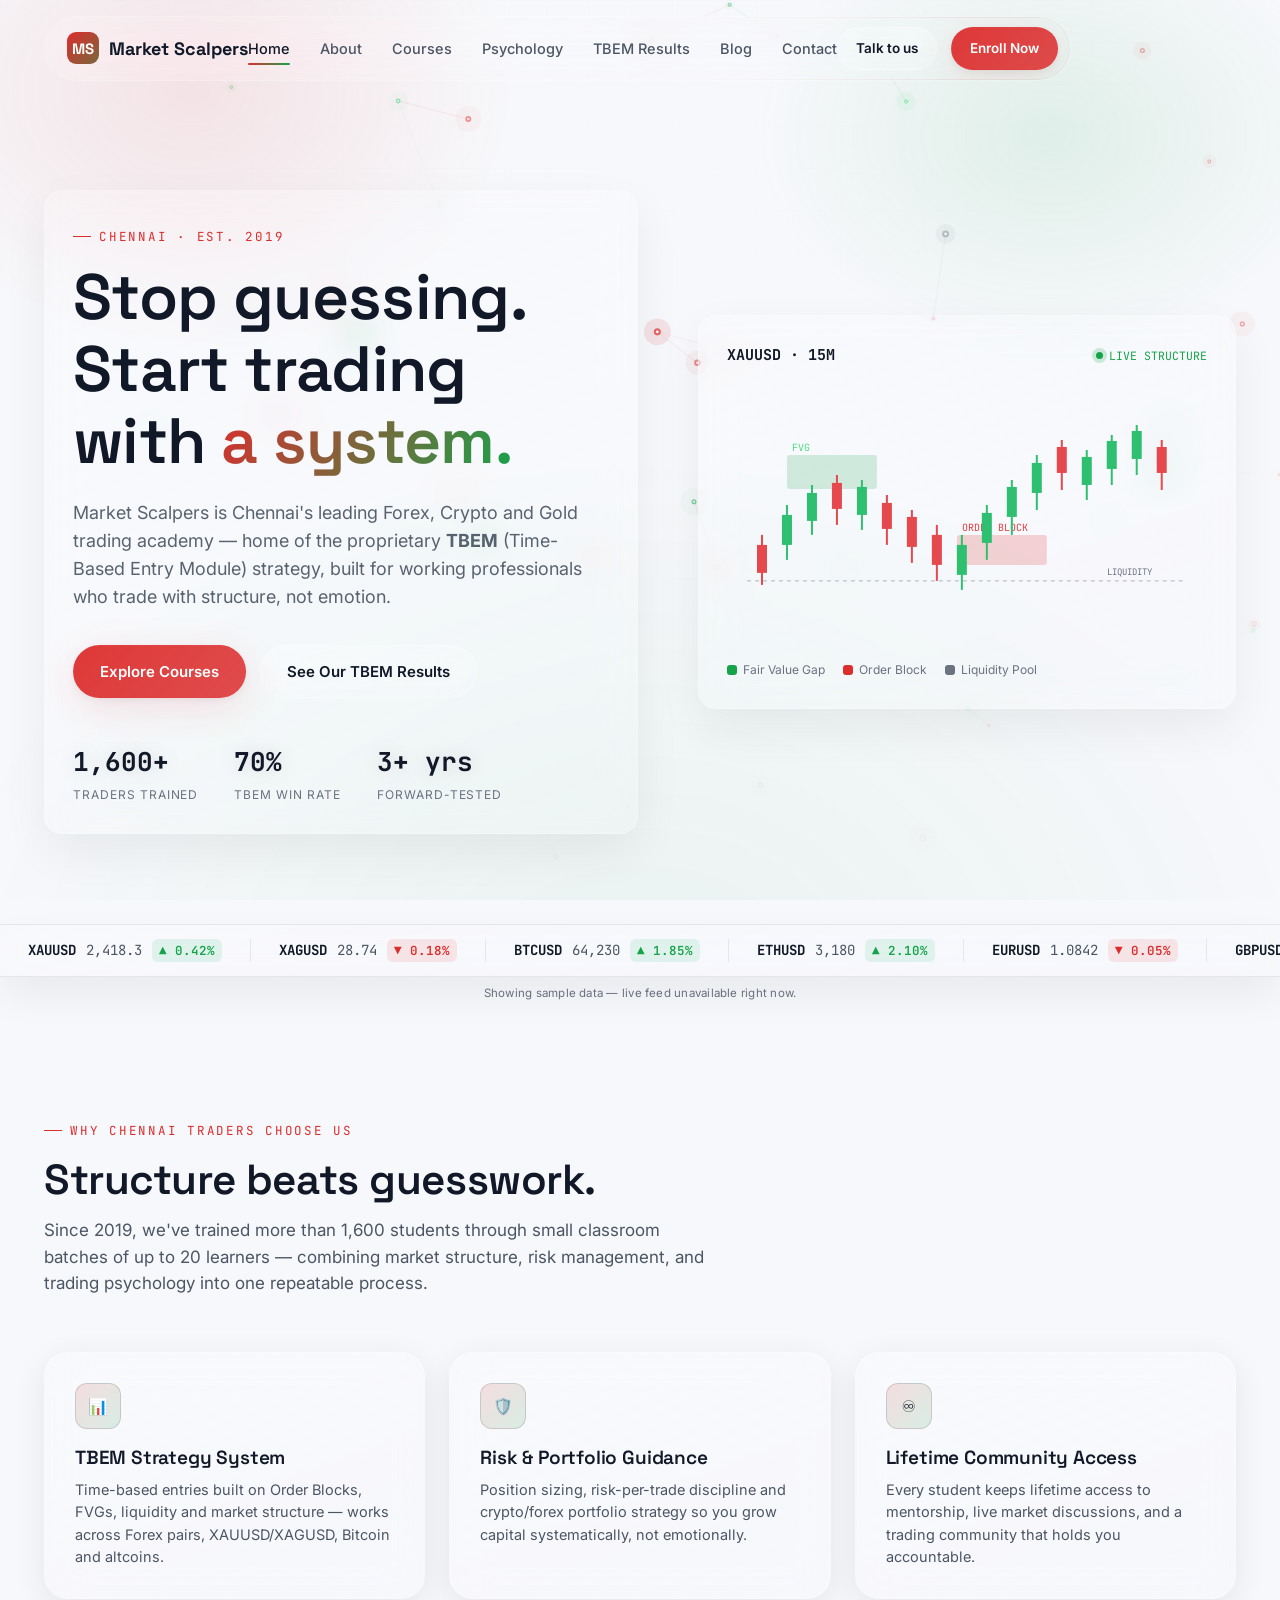
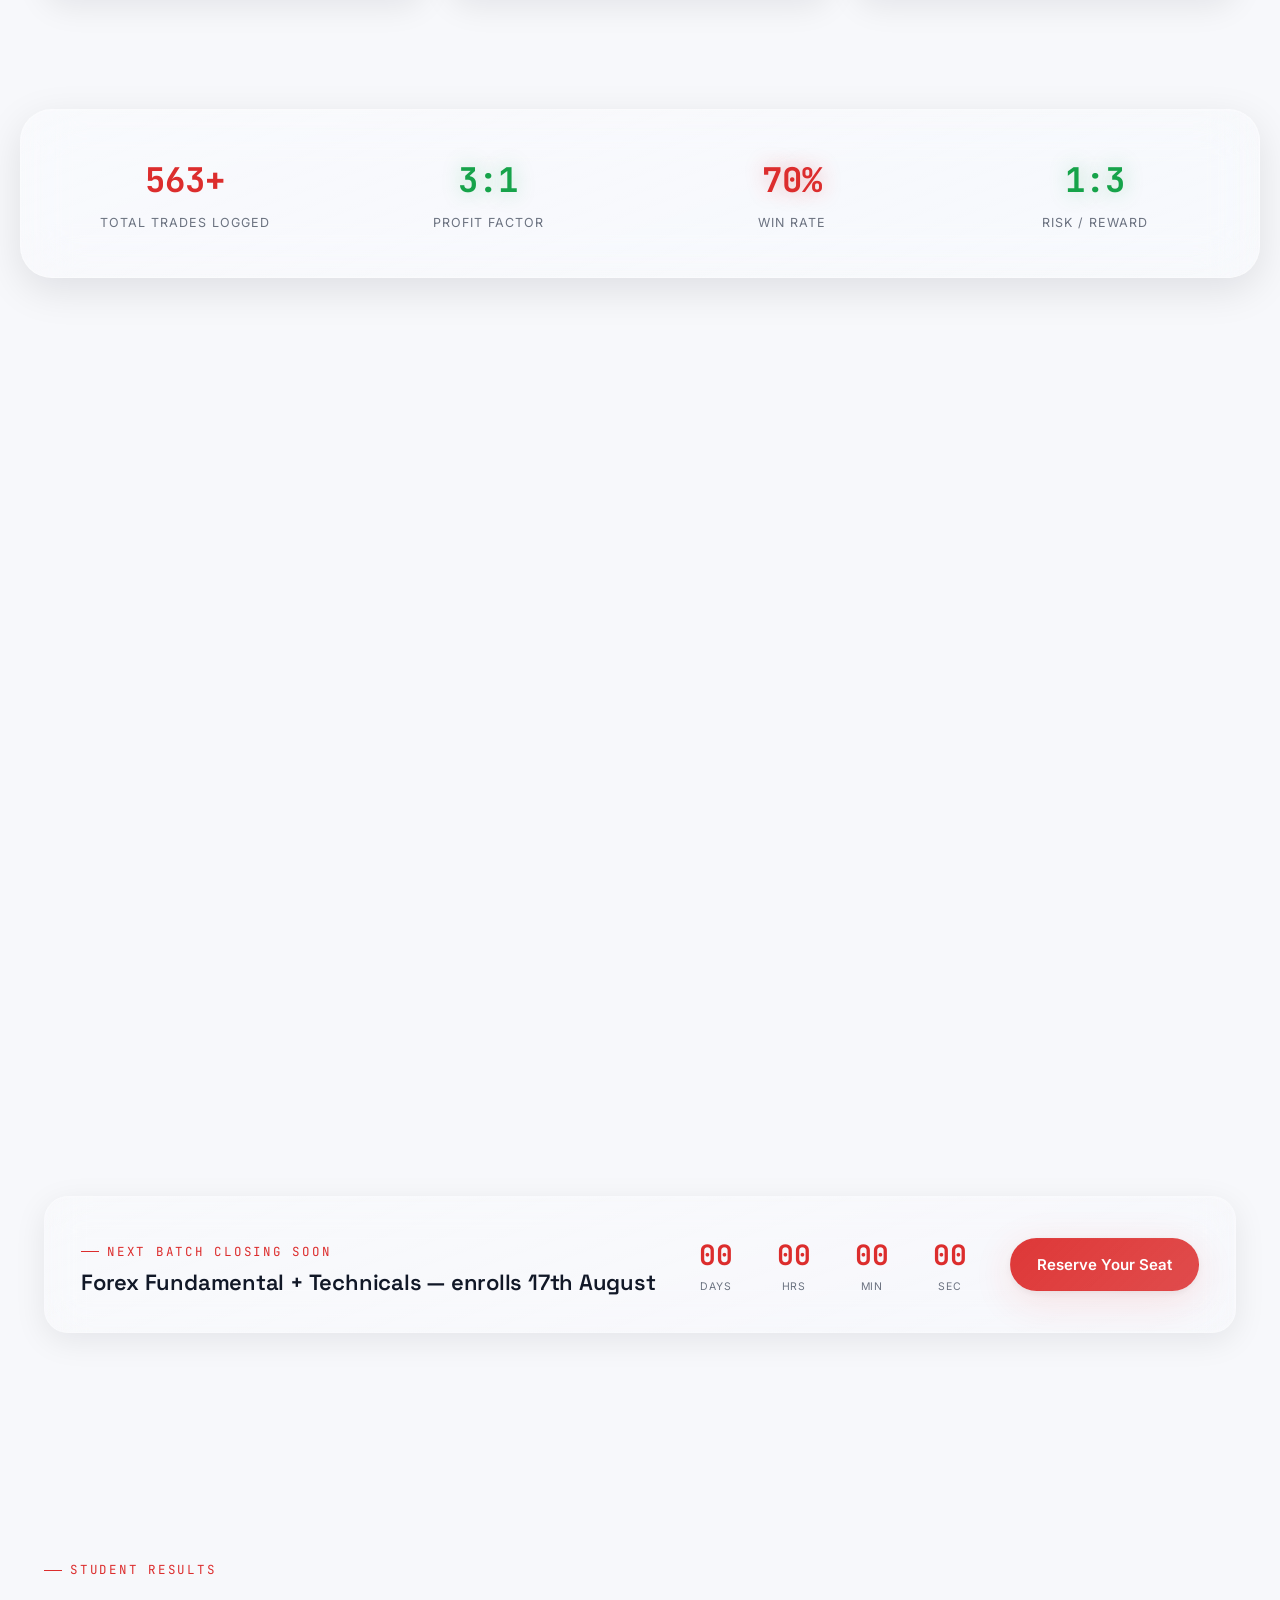
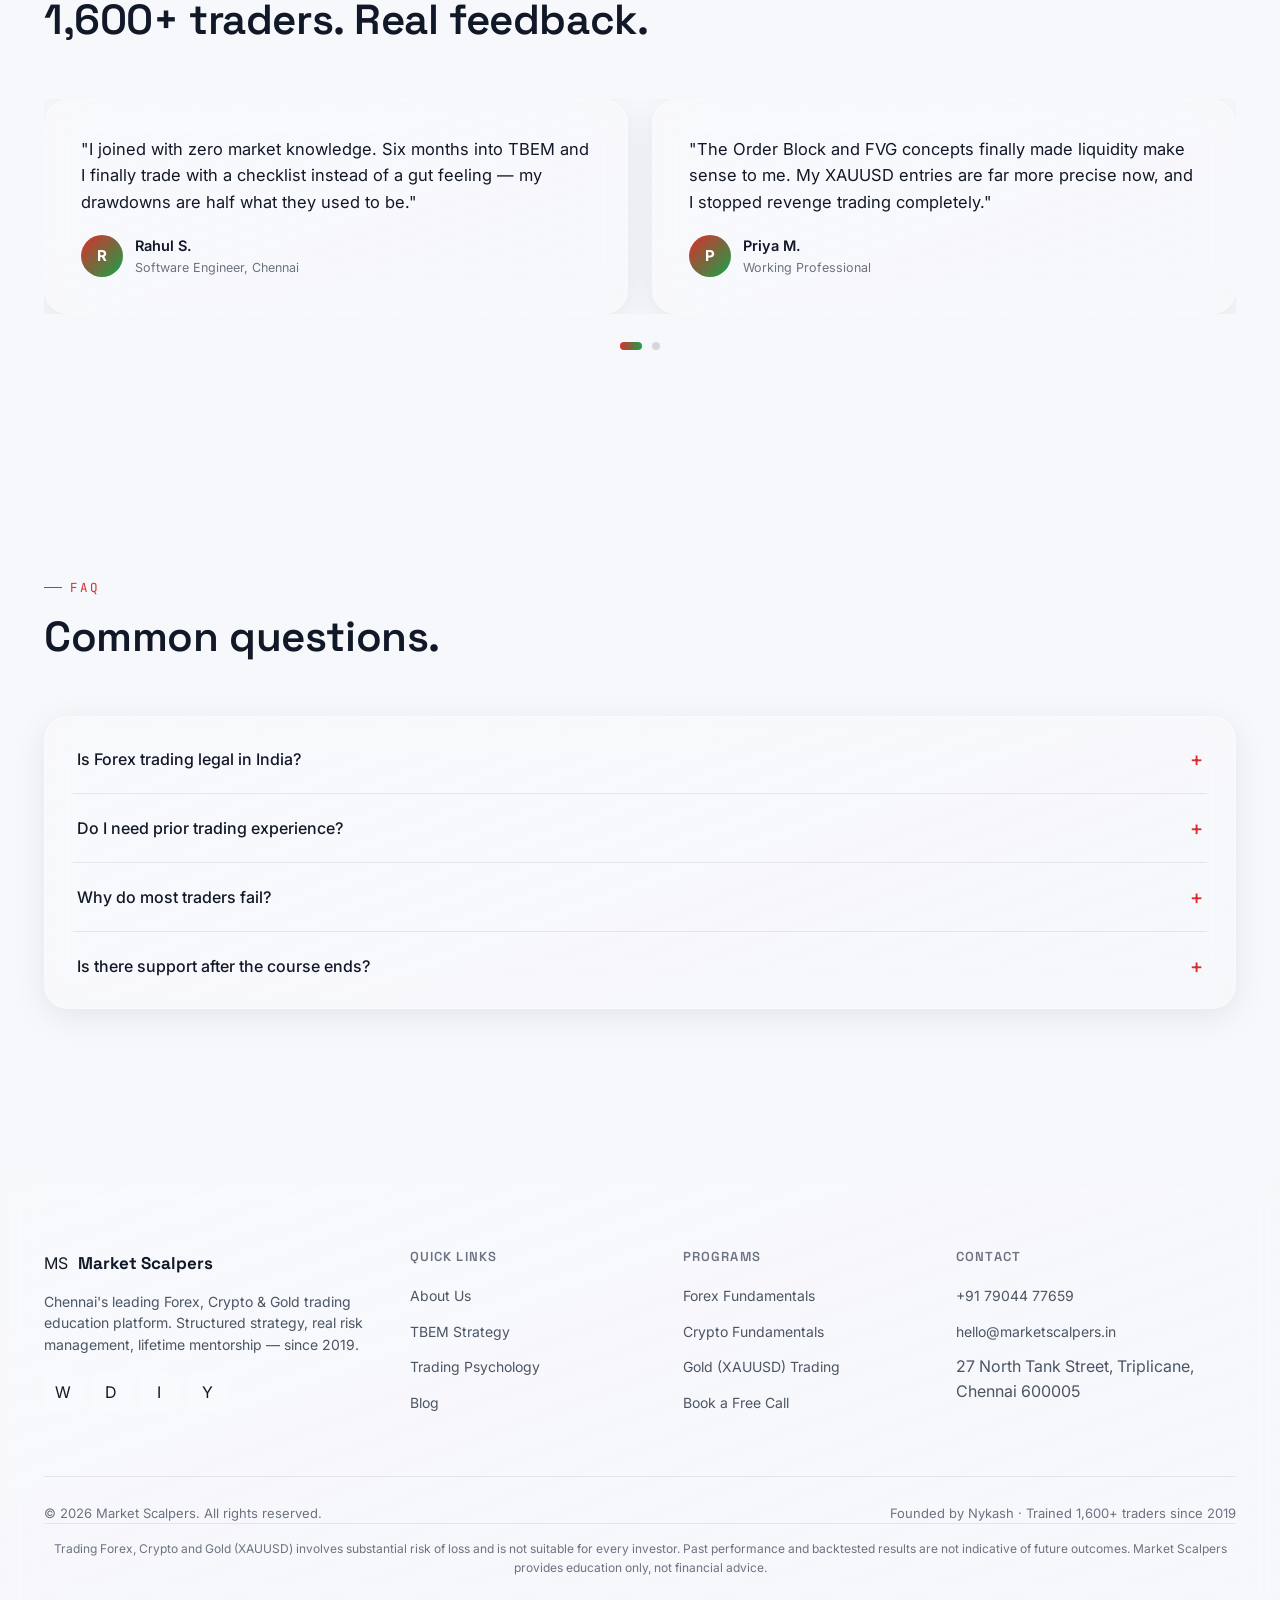
==== commit b45463ec: "MS-WebApp-V2" ====
--- a/index.html
+++ b/index.html
@@ -31,15 +31,15 @@
         </div>
         <div class="hero-stats">
           <div>
-            <div class="stat-num">1,600+</div>
+            <div class="stat-num" data-count-to="1600" data-count-suffix="+" data-count-type="large">1,600+</div>
             <div class="stat-label">Traders Trained</div>
           </div>
           <div>
-            <div class="stat-num">70%</div>
+            <div class="stat-num" data-count-to="70" data-count-suffix="%" data-count-type="percent">70%</div>
             <div class="stat-label">TBEM Win Rate</div>
           </div>
           <div>
-            <div class="stat-num">3+ yrs</div>
+            <div class="stat-num" data-count-to="3" data-count-suffix="+ yrs" data-count-type="year">3+ yrs</div>
             <div class="stat-label">Forward-Tested</div>
           </div>
         </div>
@@ -192,19 +192,19 @@
     <div class="container">
       <div class="grid grid-4">
         <div class="reveal">
-          <div class="stat-num red">600+</div>
+          <div class="stat-num red" data-count-to="600" data-count-suffix="+" data-count-type="large">600+</div>
           <div class="stat-label">Total Trades Logged</div>
         </div>
         <div class="reveal" style="transition-delay:.05s">
-          <div class="stat-num green">3:1</div>
+          <div class="stat-num green" data-count-to="3" data-count-ratio=":1" data-count-type="ratio">3:1</div>
           <div class="stat-label">Profit Factor</div>
         </div>
         <div class="reveal" style="transition-delay:.1s">
-          <div class="stat-num red">70%</div>
+          <div class="stat-num red" data-count-to="70" data-count-suffix="%" data-count-type="percent">70%</div>
           <div class="stat-label">Win Rate</div>
         </div>
         <div class="reveal" style="transition-delay:.15s">
-          <div class="stat-num green">1:3</div>
+          <div class="stat-num green" data-count-to="1" data-count-ratio=":3" data-count-type="ratio">1:3</div>
           <div class="stat-label">Risk / Reward</div>
         </div>
       </div>
--- a/css/style.css
+++ b/css/style.css
@@ -1,7 +1,8 @@
 /* ==========================================================================
-   MARKET SCALPERS — Design System
+   MARKET SCALPERS — Design System v2.0
    Palette: white base with bold red/green market accents
    Type: Space Grotesk (display) / Inter (body) / JetBrains Mono (data)
+   Theme: Frosted Luminance Glassmorphism
    ========================================================================== */
 
 @import url('https://fonts.googleapis.com/css2?family=Space+Grotesk:wght@500;600;700&family=Inter:wght@400;500;600;700&family=JetBrains+Mono:wght@400;500;700&display=swap');
@@ -9,17 +10,11 @@
 :root {
   /* Core palette */
   --bg-0: #FFFFFF;
-  /* deepest background */
   --bg-1: #F7F8FB;
-  /* base background */
   --bg-2: #E7EBF0;
-  /* raised background */
   --ink-0: #111827;
-  /* primary text */
   --ink-1: #4B5563;
-  /* secondary text */
   --ink-2: #6B7280;
-  /* muted text */
 
   --red-500: #DC2D2D;
   --red-400: #E53E3E;
@@ -35,16 +30,18 @@
   --teal-400: var(--green-400);
   --teal-glow: var(--green-glow);
 
-  /* Glassmorphism helpers */
-  --glass-fill: rgba(255,255,255,0.62);
-  --glass-fill-strong: rgba(255,255,255,0.86);
-  --glass-border: rgba(255,255,255,0.45);
-  --glass-edge: rgba(255,255,255,0.06);
+  /* Unified Glassmorphism tokens */
+  --glass-bg: rgba(255, 255, 255, 0.12);
+  --glass-bg-strong: rgba(255, 255, 255, 0.22);
+  --glass-bg-nav: rgba(255, 255, 255, 0.14);
+  --glass-border: rgba(255, 255, 255, 0.25);
+  --glass-border-hover: rgba(255, 255, 255, 0.45);
+  --glass-edge: rgba(255, 255, 255, 0.08);
+  --glass-blur: blur(20px) saturate(140%);
+  --glass-blur-strong: blur(28px) saturate(160%);
 
   --line-0: rgba(17, 24, 39, .08);
   --line-1: rgba(17, 24, 39, .14);
-  --glass-fill: rgba(255, 255, 255, .78);
-  --glass-fill-strong: rgba(255, 255, 255, .92);
 
   --radius-s: 10px;
   --radius-m: 16px;
@@ -53,10 +50,14 @@
 
   --shadow-soft: 0 10px 30px rgba(17, 24, 39, .08);
   --shadow-deep: 0 25px 60px rgba(17, 24, 39, .12);
+  --shadow-glow-red: 0 0 30px rgba(220, 45, 45, .12);
+  --shadow-glow-green: 0 0 30px rgba(22, 163, 74, .12);
 
   --ease: cubic-bezier(.16, .8, .28, 1);
-}
-
+  --ease-bounce: cubic-bezier(.34, 1.56, .64, 1);
+}
+
+/* ============ Canvas background ============ */
 #candlesBg {
   position: fixed;
   inset: 0;
@@ -64,10 +65,11 @@
   width: 100%;
   height: 100%;
   pointer-events: none;
-  mask-image: radial-gradient(ellipse 90% 75% at 50% 20%, black 40%, transparent 85%);
-  -webkit-mask-image: radial-gradient(ellipse 90% 75% at 50% 20%, black 40%, transparent 85%);
-}
-
+  mask-image: radial-gradient(ellipse 100% 85% at 50% 30%, black 30%, transparent 80%);
+  -webkit-mask-image: radial-gradient(ellipse 100% 85% at 50% 30%, black 30%, transparent 80%);
+}
+
+/* ============ Reset ============ */
 * {
   box-sizing: border-box;
   margin: 0;
@@ -101,9 +103,9 @@
   inset: 0;
   z-index: -2;
   background:
-    radial-gradient(700px 540px at 15% 10%, rgba(220, 45, 45, .12), transparent 46%),
-    radial-gradient(700px 520px at 82% 15%, rgba(22, 163, 74, .12), transparent 42%),
-    radial-gradient(1200px 900px at 50% 110%, rgba(22, 163, 74, .08), transparent 60%);
+    radial-gradient(700px 540px at 15% 10%, rgba(220, 45, 45, .10), transparent 46%),
+    radial-gradient(700px 520px at 82% 15%, rgba(22, 163, 74, .10), transparent 42%),
+    radial-gradient(1200px 900px at 50% 110%, rgba(22, 163, 74, .06), transparent 60%);
 }
 
 body::after {
@@ -111,7 +113,7 @@
   position: fixed;
   inset: 0;
   z-index: -1;
-  opacity: .28;
+  opacity: .22;
   pointer-events: none;
   background-image:
     linear-gradient(rgba(17, 24, 39, .04) 1px, transparent 1px),
@@ -120,6 +122,7 @@
   mask-image: radial-gradient(ellipse 100% 80% at 50% 0%, black, transparent 75%);
 }
 
+/* ============ Typography ============ */
 h1,
 h2,
 h3,
@@ -186,6 +189,7 @@
   }
 }
 
+/* ============ Eyebrow ============ */
 .eyebrow {
   display: inline-flex;
   align-items: center;
@@ -221,76 +225,124 @@
   font-size: 17px;
 }
 
-/* ---------- Glassmorphism core ---------- */
+/* ==========================================================================
+   GLASSMORPHISM SYSTEM — Frosted Luminance
+   ========================================================================== */
+
+/* --- Shimmer border keyframes --- */
+@keyframes shimmer {
+  0%   { background-position: -200% 0; }
+  100% { background-position: 200% 0; }
+}
+
+@keyframes shimmerBorder {
+  0%   { opacity: 0; transform: rotate(0deg); }
+  50%  { opacity: 1; }
+  100% { opacity: 0; transform: rotate(360deg); }
+}
+
+/* --- Base glass tier --- */
 .glass {
-  background: linear-gradient(180deg, rgba(255,255,255,0.56), rgba(255,255,255,0.34));
-  border: 1px solid var(--glass-border);
+  background: linear-gradient(
+    160deg,
+    rgba(255, 255, 255, 0.18),
+    rgba(255, 255, 255, 0.08)
+  );
+  border: 1px solid rgba(255, 255, 255, 0.22);
   border-radius: var(--radius-l);
-  backdrop-filter: blur(18px) saturate(130%);
-  -webkit-backdrop-filter: blur(18px) saturate(130%);
-  box-shadow: 0 10px 28px rgba(2,6,23,0.06), inset 0 1px 0 var(--glass-edge);
+  backdrop-filter: var(--glass-blur);
+  -webkit-backdrop-filter: var(--glass-blur);
+  box-shadow:
+    0 8px 32px rgba(2, 6, 23, 0.08),
+    inset 0 1px 0 rgba(255, 255, 255, 0.12);
   position: relative;
-}
-
+  overflow: hidden;
+  transition:
+    transform 0.4s var(--ease),
+    box-shadow 0.4s var(--ease),
+    border-color 0.4s var(--ease);
+}
+
+/* Animated shimmer border overlay */
 .glass::before {
   content: "";
   position: absolute;
   inset: 0;
   border-radius: inherit;
   padding: 1px;
-  background: linear-gradient(160deg, rgba(255, 255, 255, .16), rgba(255, 255, 255, 0) 40%);
+  background: linear-gradient(
+    90deg,
+    transparent 0%,
+    rgba(255, 255, 255, 0.04) 25%,
+    rgba(255, 255, 255, 0.16) 50%,
+    rgba(255, 255, 255, 0.04) 75%,
+    transparent 100%
+  );
+  background-size: 200% 100%;
   -webkit-mask: linear-gradient(#000 0 0) content-box, linear-gradient(#000 0 0);
   -webkit-mask-composite: xor;
   mask-composite: exclude;
   pointer-events: none;
-}
-
+  animation: shimmer 6s ease-in-out infinite;
+}
+
+/* Inner glow — follows mouse via CSS custom props (set by JS) */
+.glass::after {
+  content: "";
+  position: absolute;
+  width: 300px;
+  height: 300px;
+  border-radius: 50%;
+  background: radial-gradient(
+    circle,
+    rgba(255, 255, 255, 0.08) 0%,
+    transparent 70%
+  );
+  top: var(--glow-y, -150px);
+  left: var(--glow-x, -150px);
+  transform: translate(-50%, -50%);
+  pointer-events: none;
+  opacity: 0;
+  transition: opacity 0.4s var(--ease);
+}
+
+.glass:hover::after {
+  opacity: 1;
+}
+
+/* Glass hover state */
+.glass:hover {
+  border-color: rgba(255, 255, 255, 0.38);
+  box-shadow:
+    0 12px 40px rgba(2, 6, 23, 0.12),
+    0 0 20px rgba(255, 255, 255, 0.04),
+    inset 0 1px 0 rgba(255, 255, 255, 0.18);
+}
+
+/* --- Strong glass tier --- */
 .glass-strong {
-  background: var(--glass-fill-strong);
-}
-
-/* ---------- Component-level glass refinements ---------- */
-.nav-glass {
-  display:flex;
-  align-items:center;
-  justify-content:space-between;
-  padding:10px 18px;
-  background: linear-gradient(180deg, rgba(255,255,255,0.38), rgba(255,255,255,0.18));
-  border: 1px solid rgba(255,255,255,0.32);
-  backdrop-filter: blur(12px) saturate(110%);
-  -webkit-backdrop-filter: blur(12px) saturate(110%);
-}
-
-.hero {
-  padding:56px 0 84px;
-}
-.hero .container .reveal {
-  background: linear-gradient(180deg, rgba(255,255,255,0.62), rgba(255,255,255,0.38));
-  border-radius: 18px;
-  padding: 28px;
-  border: 1px solid var(--glass-border);
-  box-shadow: 0 18px 48px rgba(2,6,23,0.06);
-}
-
-.site-footer {
-  background: linear-gradient(180deg, rgba(255,255,255,0.48), rgba(255,255,255,0.28));
-  border-top: 1px solid rgba(255,255,255,0.06);
-  backdrop-filter: blur(8px) saturate(105%);
-  padding:36px 0 28px;
-}
-
-.ticker-bar {
-  background: linear-gradient(90deg, rgba(255,255,255,0.06), rgba(255,255,255,0.02));
-  border-bottom: 1px solid rgba(255,255,255,0.04);
-}
-
-.chart-card {
-  background: linear-gradient(180deg, rgba(255,255,255,0.62), rgba(255,255,255,0.38));
-  border: 1px solid var(--glass-border);
-  box-shadow: 0 28px 80px rgba(2,6,23,0.06);
-}
-
-/* ---------- Buttons ---------- */
+  background: linear-gradient(
+    160deg,
+    rgba(255, 255, 255, 0.28),
+    rgba(255, 255, 255, 0.14)
+  );
+  border: 1px solid rgba(255, 255, 255, 0.32);
+  backdrop-filter: var(--glass-blur-strong);
+  -webkit-backdrop-filter: var(--glass-blur-strong);
+  box-shadow:
+    0 12px 40px rgba(2, 6, 23, 0.10),
+    inset 0 1px 0 rgba(255, 255, 255, 0.16);
+}
+
+.glass-strong:hover {
+  border-color: rgba(255, 255, 255, 0.48);
+  box-shadow:
+    0 16px 48px rgba(2, 6, 23, 0.14),
+    0 0 28px rgba(255, 255, 255, 0.06),
+    inset 0 1px 0 rgba(255, 255, 255, 0.22);
+}
+
+/* ============ Buttons ============ */
 .btn {
   display: inline-flex;
   align-items: center;
@@ -306,9 +358,9 @@
 }
 
 .btn-primary {
-  background: linear-gradient(135deg, rgba(220,45,45,0.95), rgba(220,45,45,0.85));
+  background: linear-gradient(135deg, rgba(220, 45, 45, 0.95), rgba(220, 45, 45, 0.85));
   color: #FFFFFF;
-  box-shadow: 0 10px 40px rgba(220,45,45,0.12), 0 2px 6px rgba(0,0,0,0.06);
+  box-shadow: 0 10px 40px rgba(220, 45, 45, 0.12), 0 2px 6px rgba(0, 0, 0, 0.06);
 }
 
 .btn-primary:hover {
@@ -317,14 +369,14 @@
 }
 
 .btn-ghost {
-  background: linear-gradient(180deg, rgba(255,255,255,0.42), rgba(255,255,255,0.28));
-  border: 1px solid var(--glass-border);
+  background: linear-gradient(180deg, rgba(255, 255, 255, 0.22), rgba(255, 255, 255, 0.10));
+  border: 1px solid rgba(255, 255, 255, 0.28);
   color: var(--ink-0);
   backdrop-filter: blur(10px) saturate(120%);
 }
 
 .btn-ghost:hover {
-  border-color: rgba(22,163,74,0.9);
+  border-color: rgba(22, 163, 74, 0.9);
   color: var(--green-500);
   transform: translateY(-2px) scale(1.01);
 }
@@ -334,7 +386,9 @@
   font-size: 13.5px;
 }
 
-/* ---------- Nav ---------- */
+/* ==========================================================================
+   NAVBAR — Animated Frosted Navigation
+   ========================================================================== */
 .site-nav {
   position: fixed;
   top: 0;
@@ -342,6 +396,11 @@
   right: 0;
   z-index: 100;
   padding: 16px 0;
+  transition: padding 0.3s var(--ease);
+}
+
+.site-nav.scrolled {
+  padding: 8px 0;
 }
 
 .nav-inner {
@@ -354,23 +413,85 @@
 }
 
 .nav-glass {
-  background: rgba(255, 255, 255, .86);
-  border: 1px solid var(--line-0);
-  backdrop-filter: blur(18px) saturate(160%);
-  -webkit-backdrop-filter: blur(18px) saturate(160%);
+  display: flex;
+  align-items: center;
+  justify-content: space-between;
+  padding: 10px 12px 10px 22px;
+  background: linear-gradient(
+    160deg,
+    rgba(255, 255, 255, 0.16),
+    rgba(255, 255, 255, 0.06)
+  );
+  border: 1px solid rgba(255, 255, 255, 0.18);
+  backdrop-filter: blur(16px) saturate(130%);
+  -webkit-backdrop-filter: blur(16px) saturate(130%);
   border-radius: 999px;
-  padding: 10px 12px 10px 22px;
-  display: flex;
-  align-items: center;
-  justify-content: space-between;
-  transition: background .3s var(--ease), box-shadow .3s var(--ease);
-}
-
+  transition:
+    background 0.4s var(--ease),
+    box-shadow 0.4s var(--ease),
+    border-color 0.4s var(--ease);
+  position: relative;
+  overflow: hidden;
+}
+
+/* Nav shimmer effect */
+.nav-glass::before {
+  content: "";
+  position: absolute;
+  inset: 0;
+  border-radius: inherit;
+  padding: 1px;
+  background: linear-gradient(
+    90deg,
+    transparent 0%,
+    rgba(255, 255, 255, 0.06) 30%,
+    rgba(220, 45, 45, 0.08) 45%,
+    rgba(22, 163, 74, 0.08) 55%,
+    rgba(255, 255, 255, 0.06) 70%,
+    transparent 100%
+  );
+  background-size: 200% 100%;
+  -webkit-mask: linear-gradient(#000 0 0) content-box, linear-gradient(#000 0 0);
+  -webkit-mask-composite: xor;
+  mask-composite: exclude;
+  pointer-events: none;
+  animation: shimmer 8s ease-in-out infinite;
+}
+
+/* Scrolled state: frosted with gradient glow bottom border */
 .site-nav.scrolled .nav-glass {
-  box-shadow: var(--shadow-soft);
-  background: rgba(255, 255, 255, .98);
-}
-
+  background: linear-gradient(
+    160deg,
+    rgba(255, 255, 255, 0.28),
+    rgba(255, 255, 255, 0.12)
+  );
+  border-color: rgba(255, 255, 255, 0.30);
+  box-shadow:
+    var(--shadow-soft),
+    0 1px 0 0 rgba(220, 45, 45, 0.08),
+    0 2px 0 0 rgba(22, 163, 74, 0.06);
+}
+
+/* Bottom gradient glow on scroll */
+.site-nav.scrolled .nav-glass::after {
+  content: "";
+  position: absolute;
+  bottom: -1px;
+  left: 10%;
+  right: 10%;
+  height: 2px;
+  background: linear-gradient(90deg, var(--red-500), var(--green-500));
+  border-radius: 2px;
+  opacity: 0.5;
+  animation: navGlowPulse 3s ease-in-out infinite;
+}
+
+@keyframes navGlowPulse {
+  0%, 100% { opacity: 0.3; transform: scaleX(0.8); }
+  50% { opacity: 0.6; transform: scaleX(1); }
+}
+
+/* Brand */
 .brand {
   display: flex;
   align-items: center;
@@ -385,14 +506,28 @@
   height: 32px;
   border-radius: 9px;
   background: linear-gradient(135deg, var(--red-500), var(--green-500));
+  background-size: 200% 200%;
   display: flex;
   align-items: center;
   justify-content: center;
   color: #FFFFFF;
   font-size: 15px;
   font-weight: 800;
-}
-
+  animation: brandGradientRotate 4s ease-in-out infinite;
+  transition: transform 0.3s var(--ease-bounce);
+}
+
+.brand:hover .mark {
+  transform: scale(1.1) rotate(5deg);
+}
+
+@keyframes brandGradientRotate {
+  0%   { background-position: 0% 50%; }
+  50%  { background-position: 100% 50%; }
+  100% { background-position: 0% 50%; }
+}
+
+/* Nav links with animated gradient underline */
 .nav-links {
   display: flex;
   align-items: center;
@@ -403,28 +538,41 @@
   font-size: 14.5px;
   font-weight: 500;
   color: var(--ink-1);
-  transition: color .2s;
   position: relative;
-}
-
-.nav-links a:hover {
-  color: var(--red-500);
-}
-
-.nav-links a:hover,
-.nav-links a.active {
-  color: var(--ink-0);
-}
-
-.nav-links a.active::after {
+  padding: 4px 0;
+  transition: color 0.3s var(--ease), transform 0.3s var(--ease);
+}
+
+/* Gradient underline — slides in on hover */
+.nav-links a::after {
   content: "";
   position: absolute;
   left: 0;
   right: 0;
-  bottom: -6px;
+  bottom: -4px;
   height: 2px;
   background: linear-gradient(90deg, var(--red-500), var(--green-500));
   border-radius: 2px;
+  transform: scaleX(0);
+  transform-origin: center;
+  transition: transform 0.35s var(--ease);
+}
+
+.nav-links a:hover {
+  color: var(--ink-0);
+  transform: translateY(-1px);
+}
+
+.nav-links a:hover::after {
+  transform: scaleX(1);
+}
+
+.nav-links a.active {
+  color: var(--ink-0);
+}
+
+.nav-links a.active::after {
+  transform: scaleX(1);
 }
 
 .nav-cta {
@@ -441,6 +589,7 @@
   font-size: 22px;
 }
 
+/* Mobile nav with staggered cascade */
 @media (max-width:900px) {
   .nav-links {
     position: fixed;
@@ -450,9 +599,14 @@
     flex-direction: column;
     align-items: flex-start;
     gap: 0;
-    background: rgba(13, 16, 23, .92);
-    backdrop-filter: blur(20px);
-    border: 1px solid var(--line-0);
+    background: linear-gradient(
+      180deg,
+      rgba(255, 255, 255, 0.16),
+      rgba(255, 255, 255, 0.06)
+    );
+    backdrop-filter: blur(24px) saturate(140%);
+    -webkit-backdrop-filter: blur(24px) saturate(140%);
+    border: 1px solid rgba(255, 255, 255, 0.18);
     border-radius: 20px;
     padding: 10px;
     transform: translateY(-12px) scale(.98);
@@ -467,14 +621,34 @@
     pointer-events: auto;
   }
 
+  /* Staggered cascade animation for mobile links */
+  .nav-links li {
+    opacity: 0;
+    transform: translateX(-16px);
+    transition: opacity 0.3s var(--ease), transform 0.3s var(--ease);
+  }
+
+  .nav-links.open li:nth-child(1) { opacity: 1; transform: translateX(0); transition-delay: 0.05s; }
+  .nav-links.open li:nth-child(2) { opacity: 1; transform: translateX(0); transition-delay: 0.10s; }
+  .nav-links.open li:nth-child(3) { opacity: 1; transform: translateX(0); transition-delay: 0.15s; }
+  .nav-links.open li:nth-child(4) { opacity: 1; transform: translateX(0); transition-delay: 0.20s; }
+  .nav-links.open li:nth-child(5) { opacity: 1; transform: translateX(0); transition-delay: 0.25s; }
+  .nav-links.open li:nth-child(6) { opacity: 1; transform: translateX(0); transition-delay: 0.30s; }
+  .nav-links.open li:nth-child(7) { opacity: 1; transform: translateX(0); transition-delay: 0.35s; }
+
   .nav-links a {
     width: 100%;
     padding: 13px 14px;
     border-radius: 12px;
   }
 
+  .nav-links a::after {
+    display: none; /* No underline in mobile — whole row highlights */
+  }
+
   .nav-links a:hover {
-    background: var(--glass-fill);
+    background: rgba(255, 255, 255, 0.12);
+    transform: none;
   }
 
   .nav-toggle {
@@ -486,13 +660,18 @@
   }
 }
 
-/* ---------- Ticker strip ---------- */
+/* ============ Ticker strip ============ */
 .ticker-bar {
   position: relative;
-  border-top: 1px solid rgba(17, 24, 39, .08);
-  border-bottom: 1px solid rgba(17, 24, 39, .08);
-  background: rgba(255, 255, 255, .9);
-  backdrop-filter: blur(16px);
+  border-top: 1px solid var(--line-0);
+  border-bottom: 1px solid var(--line-0);
+  background: linear-gradient(
+    160deg,
+    rgba(255, 255, 255, 0.14),
+    rgba(255, 255, 255, 0.06)
+  );
+  backdrop-filter: blur(16px) saturate(130%);
+  -webkit-backdrop-filter: blur(16px) saturate(130%);
   overflow: hidden;
   padding: 14px 0;
   box-shadow: 0 18px 40px rgba(17, 24, 39, .06);
@@ -502,6 +681,7 @@
   display: flex;
   gap: 0;
   width: max-content;
+  min-width: 100%;
   animation: ticker-scroll 34s linear infinite;
 }
 
@@ -513,7 +693,6 @@
   from {
     transform: translateX(0);
   }
-
   to {
     transform: translateX(-50%);
   }
@@ -531,7 +710,7 @@
 }
 
 .ticker-item:hover {
-  background: rgba(255, 255, 255, .65);
+  background: rgba(255, 255, 255, .12);
   transform: translateY(-1px);
 }
 
@@ -572,7 +751,7 @@
   letter-spacing: .02em;
 }
 
-/* ---------- Hero ---------- */
+/* ============ Hero ============ */
 .hero {
   padding: 190px 0 90px;
   position: relative;
@@ -593,6 +772,20 @@
   .hero {
     padding: 150px 0 60px;
   }
+}
+
+.hero .container .reveal {
+  background: linear-gradient(
+    160deg,
+    rgba(255, 255, 255, 0.20),
+    rgba(255, 255, 255, 0.08)
+  );
+  border-radius: 18px;
+  padding: 28px;
+  border: 1px solid rgba(255, 255, 255, 0.22);
+  box-shadow: 0 18px 48px rgba(2, 6, 23, 0.06);
+  backdrop-filter: blur(16px) saturate(130%);
+  -webkit-backdrop-filter: blur(16px) saturate(130%);
 }
 
 .hero h1 {
@@ -626,6 +819,7 @@
   min-width: 170px;
 }
 
+/* ============ Stats — Animated Numbers ============ */
 .hero-stats {
   display: flex;
   gap: 36px;
@@ -646,13 +840,48 @@
   margin-top: 4px;
 }
 
-/* Signature element: annotated chart card */
+/* Stat number animation states */
+.stat-num {
+  display: inline-block;
+  transition: text-shadow 0.5s var(--ease), transform 0.4s var(--ease-bounce);
+}
+
+.stat-num.counting {
+  will-change: contents;
+}
+
+.stat-num.counted {
+  animation: statLand 0.6s var(--ease-bounce);
+}
+
+.stat-num.counted.red {
+  text-shadow: 0 0 20px rgba(220, 45, 45, 0.35);
+}
+
+.stat-num.counted.green {
+  text-shadow: 0 0 20px rgba(22, 163, 74, 0.35);
+}
+
+.stat-num.counted:not(.red):not(.green) {
+  text-shadow: 0 0 20px rgba(17, 24, 39, 0.15);
+}
+
+@keyframes statLand {
+  0%   { transform: scale(1.15); }
+  50%  { transform: scale(0.96); }
+  100% { transform: scale(1); }
+}
+
+/* Stat glow that fades out after landing */
+@keyframes statGlow {
+  0%   { text-shadow: 0 0 24px currentColor; }
+  100% { text-shadow: 0 0 0px currentColor; }
+}
+
+/* ============ Chart card ============ */
 .chart-card {
   padding: 26px;
   border-radius: var(--radius-xl);
-  background: rgba(255, 255, 255, .92);
-  border: 1px solid rgba(17, 24, 39, .08);
-  box-shadow: 0 28px 80px rgba(17, 24, 39, .08);
 }
 
 .chart-card .chart-head {
@@ -722,7 +951,7 @@
   box-shadow: 0 0 0 6px rgba(255, 255, 255, .05);
 }
 
-/* ---------- Cards / grids ---------- */
+/* ============ Cards / grids ============ */
 .grid {
   display: grid;
   gap: 24px;
@@ -741,7 +970,6 @@
 }
 
 @media (max-width:980px) {
-
   .grid-3,
   .grid-4 {
     grid-template-columns: repeat(2, 1fr);
@@ -749,7 +977,6 @@
 }
 
 @media (max-width:640px) {
-
   .grid-3,
   .grid-4,
   .grid-2 {
@@ -757,14 +984,15 @@
   }
 }
 
+/* Feature cards */
 .feature-card {
   padding: 30px;
-  transition: transform .3s var(--ease), border-color .3s;
+  transition: transform .35s var(--ease), border-color .35s var(--ease), box-shadow .35s var(--ease);
 }
 
 .feature-card:hover {
-  transform: translateY(-6px);
-  border-color: var(--line-1);
+  transform: translateY(-6px) scale(1.02);
+  border-color: rgba(255, 255, 255, 0.40);
 }
 
 .feature-card .icon {
@@ -825,6 +1053,12 @@
   display: flex;
   flex-direction: column;
   height: 100%;
+  transition: transform .35s var(--ease), border-color .35s var(--ease), box-shadow .35s var(--ease);
+}
+
+.course-card:hover {
+  transform: translateY(-6px) scale(1.02);
+  border-color: rgba(255, 255, 255, 0.40);
 }
 
 .course-card .tag {
@@ -923,12 +1157,14 @@
 .testi-wrap {
   position: relative;
   overflow: hidden;
+  width: 100%;
 }
 
 .testi-track {
   display: flex;
   gap: 24px;
   transition: transform .5s var(--ease);
+  width: 100%;
 }
 
 .testi-card {
@@ -1114,12 +1350,13 @@
   width: 100%;
   padding: 13px 16px;
   border-radius: 12px;
-  background: rgba(255, 255, 255, .04);
-  border: 1px solid var(--line-0);
+  background: rgba(255, 255, 255, .08);
+  border: 1px solid rgba(255, 255, 255, 0.18);
   color: var(--ink-0);
   font-family: inherit;
   font-size: 14.5px;
-  transition: border-color .25s;
+  transition: border-color .25s, box-shadow .25s;
+  backdrop-filter: blur(8px);
 }
 
 .field input:focus,
@@ -1127,6 +1364,7 @@
 .field textarea:focus {
   outline: none;
   border-color: var(--green-500);
+  box-shadow: 0 0 0 3px rgba(22, 163, 74, 0.1);
 }
 
 .field textarea {
@@ -1170,7 +1408,7 @@
   width: 38px;
   height: 38px;
   border-radius: 10px;
-  background: var(--glass-fill-strong);
+  background: rgba(255, 255, 255, 0.14);
   display: flex;
   align-items: center;
   justify-content: center;
@@ -1199,18 +1437,20 @@
   width: 38px;
   height: 38px;
   border-radius: 10px;
-  background: var(--glass-fill-strong);
+  background: rgba(255, 255, 255, 0.14);
   display: flex;
   align-items: center;
   justify-content: center;
-  border: 1px solid var(--line-0);
+  border: 1px solid rgba(255, 255, 255, 0.18);
   transition: all .25s;
+  backdrop-filter: blur(8px);
 }
 
 .social-row a:hover {
   border-color: var(--green-500);
   color: var(--green-500);
   transform: translateY(-2px);
+  box-shadow: 0 0 12px rgba(22, 163, 74, 0.15);
 }
 
 /* Page hero (inner pages) */
@@ -1236,7 +1476,14 @@
 
 /* Footer */
 .site-footer {
-  border-top: 1px solid var(--line-0);
+  background: linear-gradient(
+    160deg,
+    rgba(255, 255, 255, 0.16),
+    rgba(255, 255, 255, 0.06)
+  );
+  border-top: 1px solid rgba(255, 255, 255, 0.12);
+  backdrop-filter: blur(16px) saturate(130%);
+  -webkit-backdrop-filter: blur(16px) saturate(130%);
   padding: 70px 0 30px;
   margin-top: 60px;
 }
@@ -1336,7 +1583,7 @@
   }
 }
 
-/* ---------- Mobile refinements (phones) ---------- */
+/* ============ Mobile refinements (phones) ============ */
 @media (max-width:480px) {
   html, body { font-size: 15px; }
 
@@ -1373,16 +1620,34 @@
   /* Course cards and feature card padding reduction */
   .feature-card, .course-card { padding: 18px; }
 
+  /* Countdown and testimonials must stack instead of overflowing */
+  .countdown-card {
+    flex-direction: column;
+    align-items: flex-start;
+    gap: 16px;
+    padding: 20px;
+  }
+  .countdown-units {
+    width: 100%;
+    justify-content: space-between;
+    gap: 10px;
+  }
+  .countdown-units .unit { min-width: 0; flex: 1; }
+  .testi-wrap { overflow: hidden; }
+  .testi-card { min-width: 100%; padding: 22px; }
+
   /* Hide heavy canvas on small devices for performance */
   #candlesBg { display: none; }
 }
 
-/* ---------- Small tablet tweaks ---------- */
+/* ============ Small tablet tweaks ============ */
 @media (min-width:481px) and (max-width:860px) {
   .hero { padding: 140px 0 48px; }
   .hero h1 { font-size: clamp(30px, 6.4vw, 48px); }
   .nav-inner { padding: 0 18px; }
   .chart-card svg { height: 220px; }
+  .countdown-card { flex-direction: column; align-items: flex-start; }
+  .countdown-units { gap: 10px; }
 }
 
 :focus-visible {
